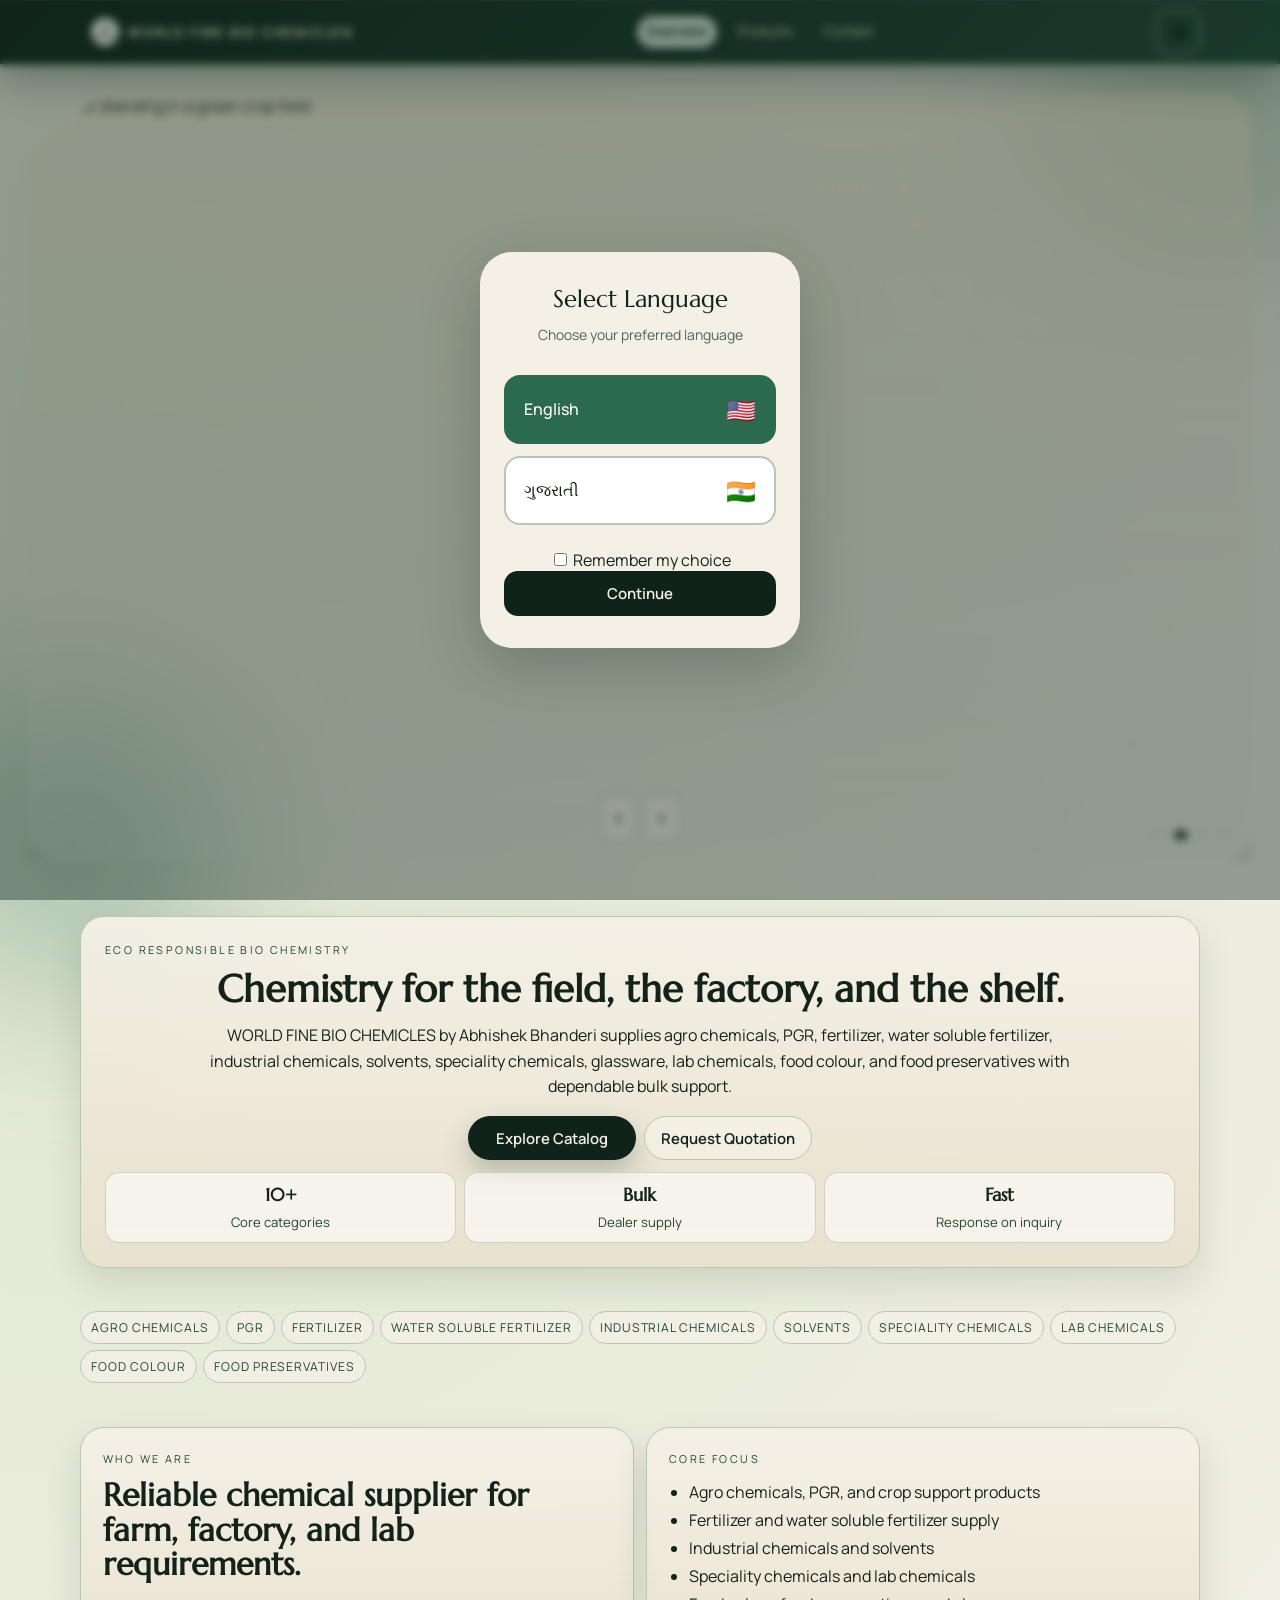
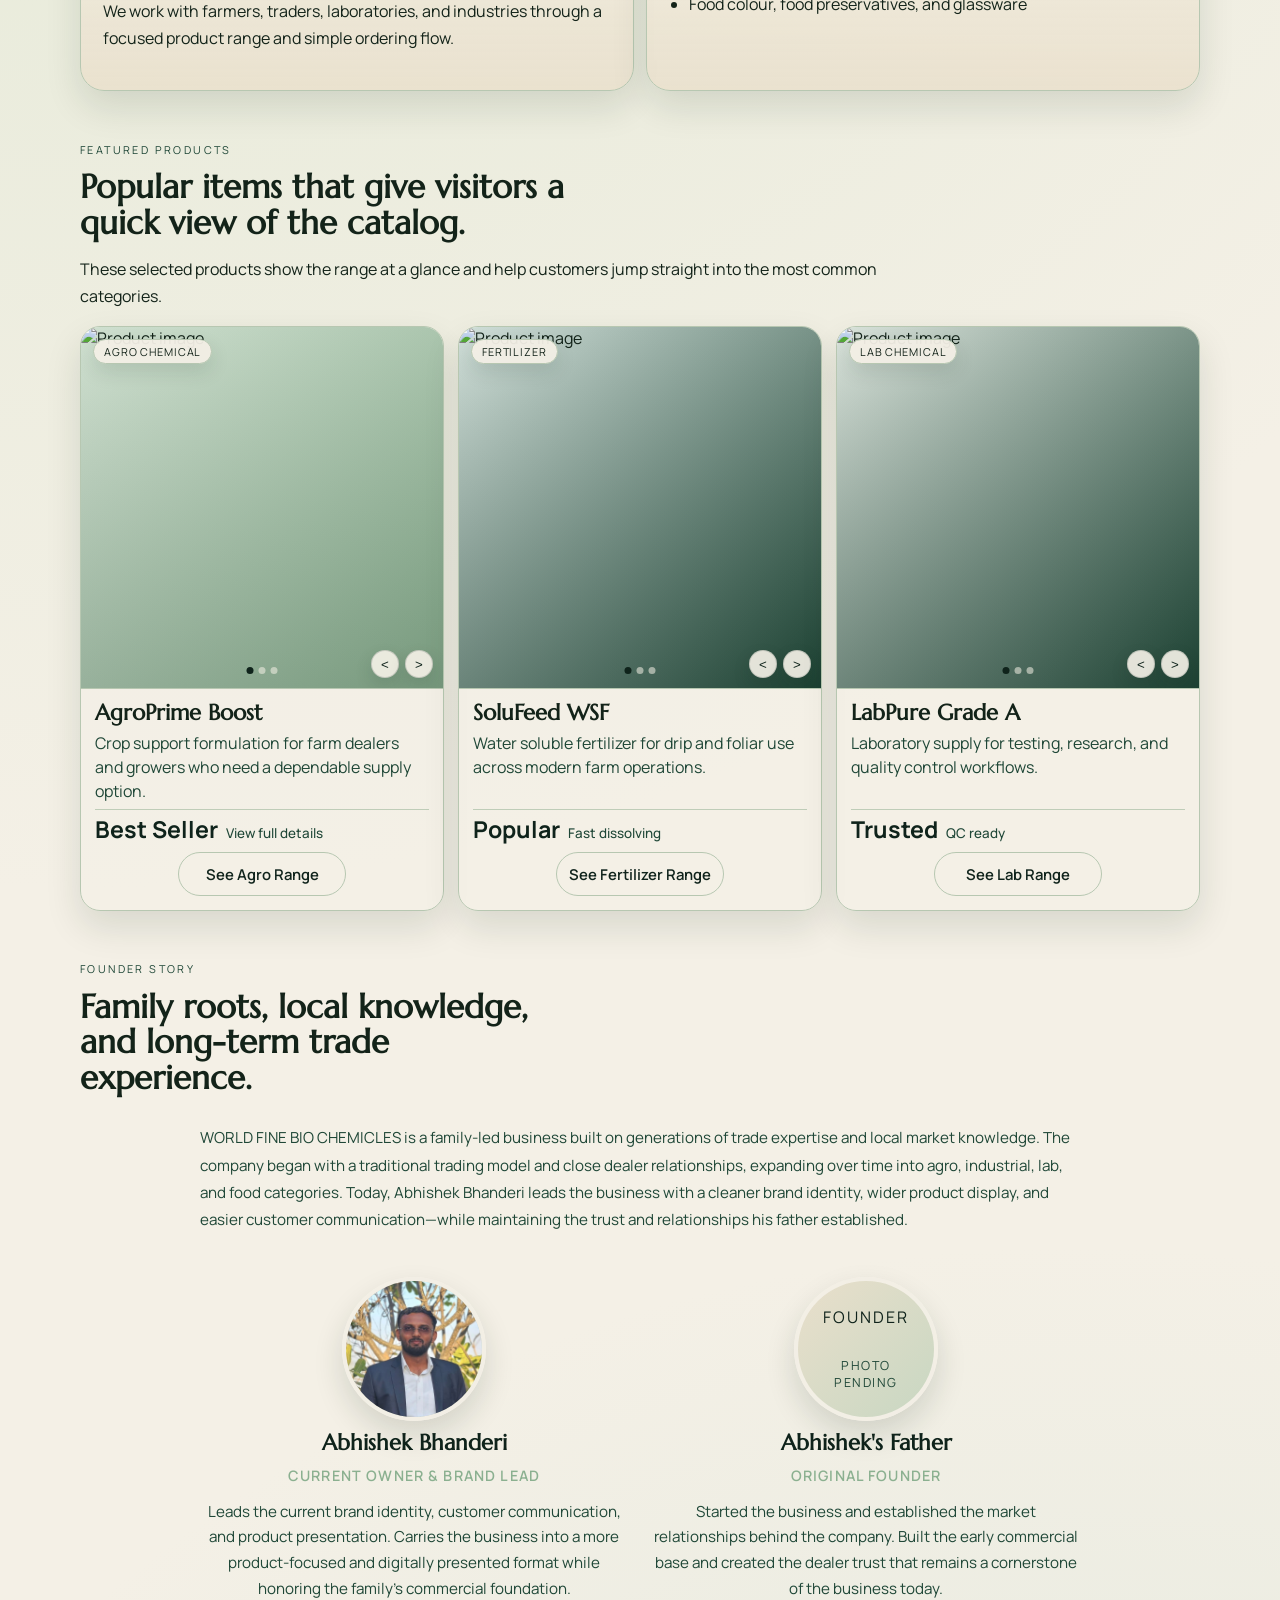
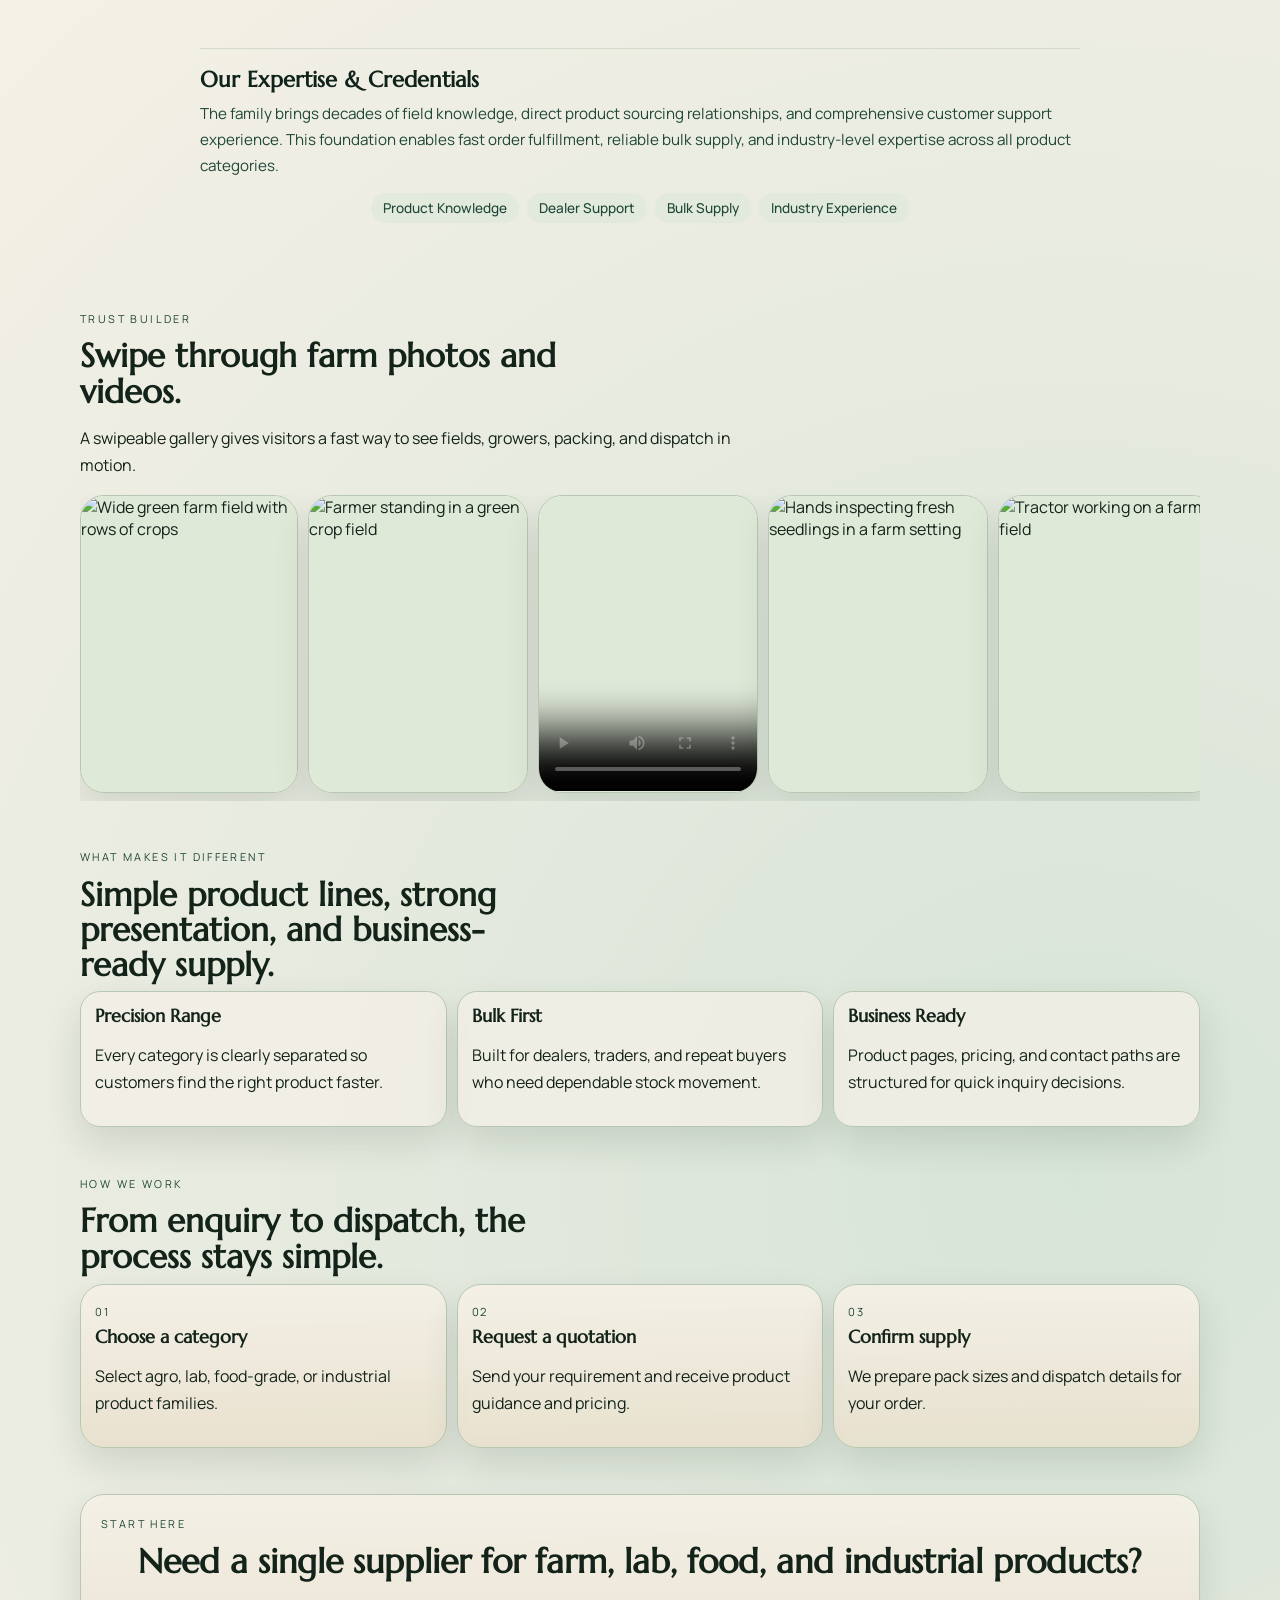
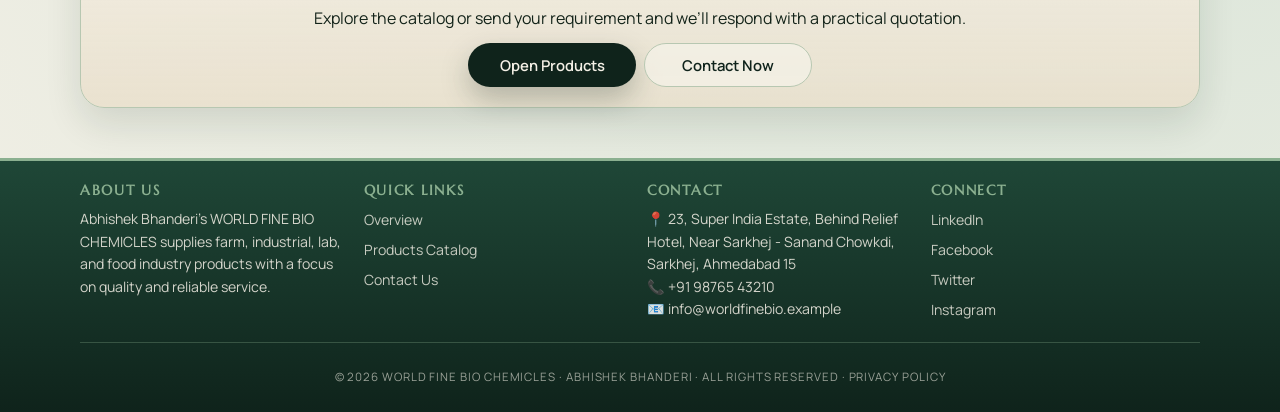
==== index.html @ 6931df0f "first design" ====
<!DOCTYPE html>
<html lang="en">
  <head>
    <meta charset="UTF-8" />
    <meta name="viewport" content="width=device-width, initial-scale=1.0" />
    <title>Abhishek Bhanderi | WORLD FINE BIO CHEMICLES</title>
    <meta
      name="description"
      content="Abhishek Bhanderi's WORLD FINE BIO CHEMICLES supplies agro chemicals, PGR, fertilizer, water soluble fertilizer, industrial chemicals, solvents, speciality chemicals, glassware, lab chemicals, food colour, and food preservatives."
    />
    <link rel="preconnect" href="https://fonts.googleapis.com" />
    <link rel="preconnect" href="https://fonts.gstatic.com" crossorigin />
    <link
      href="https://fonts.googleapis.com/css2?family=Marcellus&family=Manrope:wght@300;400;500;600;700&display=swap"
      rel="stylesheet"
    />
    <link rel="stylesheet" href="styles.css" />
  </head>
  <body data-page="index">
    <div class="grain"></div>
    <div class="bg-accent bg-accent-1" aria-hidden="true"></div>
    <div class="bg-accent bg-accent-2" aria-hidden="true"></div>

    <header class="topbar reveal">
      <div class="header-inner">
        <a class="brand" href="index.html" aria-label="WORLD FINE BIO CHEMICLES home">
          <img class="brand-mark" src="image.png" alt="WORLD FINE BIO CHEMICLES logo" />
          <span>WORLD FINE BIO CHEMICLES</span>
        </a>
        <button class="menu-btn" id="menuToggle" aria-expanded="false" aria-controls="siteNav" data-i18n="menu">
          Menu
        </button>
        <nav class="nav" id="siteNav" aria-label="Main navigation">
          <a href="index.html" data-link="index" data-i18n="home">Overview</a>
          <a href="products.html" data-link="products" data-i18n="products">Products</a>
          <a href="contact.html" data-link="contact" data-i18n="contact">Contact</a>
        </nav>
        <button class="language-toggle" id="languageToggle" aria-label="Switch language" title="Switch language">
          <svg width="20" height="20" viewBox="0 0 24 24" fill="none" xmlns="http://www.w3.org/2000/svg" aria-hidden="true" focusable="false">
            <path d="M12 2a10 10 0 100 20 10 10 0 000-20zM4 12a8 8 0 0112.9-6.2A7.95 7.95 0 0012 20a7.95 7.95 0 01-8-8z" fill="currentColor"/>
            <path d="M2 12h20M12 2v20" stroke="currentColor" stroke-width="0"/>
          </svg>
        </button>
      </div>
    </header>

    <main>
      <section class="hero-fullscreen reveal" aria-hidden="true">
        <div class="hero-slideshow" data-autoplay="true" data-interval="2500" aria-hidden="true">
          <div class="hero-slide is-active">
            <img src="https://images.unsplash.com/photo-1500382017468-9049fed747ef?auto=format&fit=crop&w=1400&q=80" alt="Wide green farm field with rows of crops" />
          </div>
          <div class="hero-slide">
            <img src="https://images.unsplash.com/photo-1501004318641-b39e6451bec6?auto=format&fit=crop&w=1400&q=80" alt="Farmer standing in a green crop field" />
          </div>
          <div class="hero-slide">
            <img src="https://images.unsplash.com/photo-1464226184884-fa280b87c399?auto=format&fit=crop&w=1400&q=80" alt="Hands inspecting fresh seedlings in a farm setting" />
          </div>
          <div class="hero-slide">
            <img src="https://images.unsplash.com/photo-1507310920229-5a6fb1b5f51c?auto=format&fit=crop&w=1400&q=80" alt="Tractor working on a farm field" />
          </div>

          <div class="hero-controls">
            <button type="button" class="hero-control hero-control--prev" aria-label="Previous slide">‹</button>
            <button type="button" class="hero-control hero-control--next" aria-label="Next slide">›</button>
          </div>

          <div class="hero-dots" role="tablist" aria-hidden="true">
            <button type="button" class="hero-dot is-active" aria-label="Slide 1"></button>
            <button type="button" class="hero-dot" aria-label="Slide 2"></button>
            <button type="button" class="hero-dot" aria-label="Slide 3"></button>
            <button type="button" class="hero-dot" aria-label="Slide 4"></button>
          </div>
        </div>
      </section>

      <section class="section home-hero">
        <div class="home-hero-copy reveal">
          <p class="eyebrow" data-i18n="ecoResponsible">Eco Responsible Bio Chemistry</p>
          <h1 class="hero-title" data-i18n="chemistryTitle">
            Chemistry for the field, the factory, and the shelf.
          </h1>
          <p class="hero-copy" data-i18n="chemistryDesc">
            WORLD FINE BIO CHEMICLES by Abhishek Bhanderi supplies agro chemicals, PGR, fertilizer, water soluble fertilizer,
            industrial chemicals, solvents, speciality chemicals, glassware, lab chemicals, food colour, and food preservatives
            with dependable bulk support.
          </p>
          <div class="hero-actions">
            <a class="btn btn-primary" href="products.html" data-i18n="exploreCatalog">Explore Catalog</a>
            <a class="btn btn-ghost" href="contact.html" data-i18n="requestQuotation">Request Quotation</a>
          </div>

          <div class="hero-meta">
            <div>
              <strong>10+</strong>
              <span data-i18n="coreCategories">Core categories</span>
            </div>
            <div>
              <strong>Bulk</strong>
              <span data-i18n="bulkDealerSupply">Dealer supply</span>
            </div>
            <div>
              <strong>Fast</strong>
              <span data-i18n="fastResponse">Response on inquiry</span>
            </div>
          </div>
        </div>

      </section>

      <section class="section brand-ticker reveal">
        <div class="brand-ticker-track">
          <span>Agro Chemicals</span>
          <span>PGR</span>
          <span>Fertilizer</span>
          <span>Water Soluble Fertilizer</span>
          <span>Industrial Chemicals</span>
          <span>Solvents</span>
          <span>Speciality Chemicals</span>
          <span>Lab Chemicals</span>
          <span>Food Colour</span>
          <span>Food Preservatives</span>
        </div>
      </section>

      <section class="section value-grid">
        <article class="value-card reveal">
          <p class="eyebrow" data-i18n="whoWeAre">Who We Are</p>
          <h2 data-i18n="reliableSupplier">Reliable chemical supplier for farm, factory, and lab requirements.</h2>
          <p data-i18n="weWork">
            We work with farmers, traders, laboratories, and industries through a focused product range and simple ordering flow.
          </p>
        </article>

        <article class="value-card reveal">
          <p class="eyebrow" data-i18n="coreFocus">Core Focus</p>
          <ul class="clean-list">
            <li data-i18n="categories1">Agro chemicals, PGR, and crop support products</li>
            <li data-i18n="categories2">Fertilizer and water soluble fertilizer supply</li>
            <li data-i18n="categories3">Industrial chemicals and solvents</li>
            <li data-i18n="categories4">Speciality chemicals and lab chemicals</li>
            <li data-i18n="categories5">Food colour, food preservatives, and glassware</li>
          </ul>
        </article>
      </section>

      <section class="section featured-products">
        <div class="section-head reveal">
          <p class="eyebrow" data-i18n="featuredProducts">Featured Products</p>
          <h2 data-i18n="featuredDesc">Popular items that give visitors a quick view of the catalog.</h2>
          <p data-i18n="featuredDetails">
            These selected products show the range at a glance and help customers jump straight into the most common categories.
          </p>
        </div>
        <div class="product-grid featured-products-grid">
          <article class="product-card reveal">
            <div class="product-image product-image--agro">
              <span class="tag" data-i18n="agroChemical">Agro Chemical</span>
            </div>
            <div class="product-content">
              <h2 data-i18n="agroPrimeBoost">AgroPrime Boost</h2>
              <p data-i18n="agroBoostDesc">Crop support formulation for farm dealers and growers who need a dependable supply option.</p>
              <div class="product-pricing">
                <span class="product-price" data-i18n="bestSeller">Best Seller</span>
                <span class="price-unit" data-i18n="seeAgroRange">View full details</span>
              </div>
              <a class="btn btn-ghost" href="products.html#agro" data-i18n="seeAgroRange">See Agro Range</a>
            </div>
          </article>

          <article class="product-card reveal">
            <div class="product-image product-image--wsf">
              <span class="tag" data-i18n="fertilizer">Fertilizer</span>
            </div>
            <div class="product-content">
              <h2 data-i18n="soluFeed">SoluFeed WSF</h2>
              <p data-i18n="soluFeedDesc">Water soluble fertilizer for drip and foliar use across modern farm operations.</p>
              <div class="product-pricing">
                <span class="product-price" data-i18n="popular">Popular</span>
                <span class="price-unit" data-i18n="fastDissolving">Fast dissolving</span>
              </div>
              <a class="btn btn-ghost" href="products.html#fertilizer" data-i18n="seeFertilizerRange">See Fertilizer Range</a>
            </div>
          </article>

          <article class="product-card reveal">
            <div class="product-image product-image--lab">
              <span class="tag">Lab Chemical</span>
            </div>
              <div class="product-content">
                <h2 data-i18n="labPure">LabPure Grade A</h2>
                <p data-i18n="labPureDesc">Laboratory supply for testing, research, and quality control workflows.</p>
              <div class="product-pricing">
                <span class="product-price" data-i18n="trusted">Trusted</span>
                <span class="price-unit" data-i18n="qcReady">QC ready</span>
              </div>
              <a class="btn btn-ghost" href="products.html#lab" data-i18n="seeLabRange">See Lab Range</a>
            </div>
          </article>
        </div>
      </section>

      <section class="section story-section">
        <div class="section-head reveal story-header">
          <p class="eyebrow" data-i18n="founderStory">Founder Story</p>
          <h2 data-i18n="founderHeading">Family roots, local knowledge, and long-term trade experience.</h2>
        </div>

        <article class="story-content reveal">
          <p data-i18n="storyPara1">
            WORLD FINE BIO CHEMICLES is a family-led business built on generations of trade expertise and local market knowledge. 
            The company began with a traditional trading model and close dealer relationships, expanding over time into agro, industrial, 
            lab, and food categories. Today, Abhishek Bhanderi leads the business with a cleaner brand identity, wider product display, 
            and easier customer communication—while maintaining the trust and relationships his father established.
          </p>

          <div class="founders-grid">
            <div class="founder-item">
              <div class="person-photo">
                <img src="abhishek_bhanderi.jpg" alt="Portrait of Abhishek Bhanderi" />
              </div>
              <h3>Abhishek Bhanderi</h3>
              <p class="founder-role">Current Owner & Brand Lead</p>
              <p>
                Leads the current brand identity, customer communication, and product presentation. Carries the business into a more 
                product-focused and digitally presented format while honoring the family's commercial foundation.
              </p>
            </div>

            <div class="founder-item">
              <div class="person-photo person-photo--placeholder" aria-label="Founder portrait placeholder">
                Founder
                <span data-i18n="founderPhotoPending">Photo pending</span>
              </div>
              <h3>Abhishek's Father</h3>
              <p class="founder-role">Original Founder</p>
              <p>
                Started the business and established the market relationships behind the company. Built the early commercial base and 
                created the dealer trust that remains a cornerstone of the business today.
              </p>
            </div>
          </div>

          <div class="expertise-section">
            <h3 data-i18n="expertiseHeading">Our Expertise & Credentials</h3>
            <p data-i18n="expertisePara">
              The family brings decades of field knowledge, direct product sourcing relationships, and comprehensive customer support experience. 
              This foundation enables fast order fulfillment, reliable bulk supply, and industry-level expertise across all product categories.
            </p>
            <div class="expertise-highlights">
              <span data-i18n="productKnowledge">Product Knowledge</span>
              <span data-i18n="dealerSupport">Dealer Support</span>
              <span data-i18n="bulkSupply">Bulk Supply</span>
              <span data-i18n="industryExperience">Industry Experience</span>
            </div>
          </div>
        </article>
      </section>

      <section class="section trust-media">
        <div class="section-head reveal">
          <p class="eyebrow" data-i18n="trustBuilder">Trust Builder</p>
          <h2 data-i18n="trustBuilderH2">Swipe through farm photos and videos.</h2>
          <p data-i18n="trustBuilderDesc">
            A swipeable gallery gives visitors a fast way to see fields, growers, packing, and dispatch in motion.
          </p>
        </div>

        <div class="media-carousel reveal" aria-label="Farm photo and video gallery">
          <article class="media-card media-card--feature media-card--photo">
            <img
              src="https://images.unsplash.com/photo-1500382017468-9049fed747ef?auto=format&fit=crop&w=1200&q=80"
              alt="Wide green farm field with rows of crops"
            />
            <div class="media-caption">
              <span data-i18n="farmView">Farm View</span>
              <p data-i18n="farmViewDesc">Healthy crop rows and field activity help visitors connect your products to real agricultural use.</p>
            </div>
          </article>

          <article class="media-card media-card--photo">
            <img
              src="https://images.unsplash.com/photo-1501004318641-b39e6451bec6?auto=format&fit=crop&w=1200&q=80"
              alt="Farmer standing in a green crop field"
            />
            <div class="media-caption">
              <span data-i18n="growerConfidence">Grower Confidence</span>
              <p data-i18n="growerConfidenceDesc">Real farm activity makes the brand feel practical, personal, and dependable.</p>
            </div>
          </article>

          <article class="media-card media-card--video">
            <video controls playsinline preload="metadata" poster="https://images.unsplash.com/photo-1464226184884-fa280b87c399?auto=format&fit=crop&w=1200&q=80">
              <source src="https://interactive-examples.mdn.mozilla.net/media/cc0-videos/flower.mp4" type="video/mp4" />
            </video>
            <div class="media-caption">
              <span data-i18n="shortVideo">Short Video</span>
              <p data-i18n="shortVideoDesc">Use a quick walk-through video to show fields, storage, packing, or dispatch in motion.</p>
            </div>
          </article>

          <article class="media-card media-card--photo">
            <img
              src="https://images.unsplash.com/photo-1464226184884-fa280b87c399?auto=format&fit=crop&w=1200&q=80"
              alt="Hands inspecting fresh seedlings in a farm setting"
            />
            <div class="media-caption">
              <span data-i18n="fieldDetail">Field Detail</span>
              <p data-i18n="fieldDetailDesc">Close-up imagery helps customers feel closer to the work behind your supply chain.</p>
            </div>
          </article>

          <article class="media-card media-card--photo">
            <img
              src="https://images.unsplash.com/photo-1507310920229-5a6fb1b5f51c?auto=format&fit=crop&w=1200&q=80"
              alt="Tractor working on a farm field"
            />
            <div class="media-caption">
              <span data-i18n="farmAction">Farm Action</span>
              <p data-i18n="farmActionDesc">Movement, machinery, and scale help the page feel more real and commercial.</p>
            </div>
          </article>
        </div>
      </section>

      <section class="section highlight-grid">
        <div class="section-head reveal">
          <p class="eyebrow" data-i18n="whatDifferent">What Makes It Different</p>
          <h2 data-i18n="whatDifferentH2">Simple product lines, strong presentation, and business-ready supply.</h2>
        </div>
        <div class="cards highlight-cards">
          <article class="service-card reveal">
            <h3>Precision Range</h3>
            <p>Every category is clearly separated so customers find the right product faster.</p>
          </article>
          <article class="service-card reveal">
            <h3>Bulk First</h3>
            <p>Built for dealers, traders, and repeat buyers who need dependable stock movement.</p>
          </article>
          <article class="service-card reveal">
            <h3>Business Ready</h3>
            <p>Product pages, pricing, and contact paths are structured for quick inquiry decisions.</p>
          </article>
        </div>
      </section>

      <section class="section process-section">
        <div class="section-head reveal">
          <p class="eyebrow" data-i18n="howWeWork">How We Work</p>
          <h2 data-i18n="howWeWorkH2">From enquiry to dispatch, the process stays simple.</h2>
        </div>
        <div class="process-grid">
          <article class="process-card reveal">
            <span>01</span>
            <h3 data-i18n="step1Title">Choose a category</h3>
            <p data-i18n="step1Desc">Select agro, lab, food-grade, or industrial product families.</p>
          </article>
          <article class="process-card reveal">
            <span>02</span>
            <h3 data-i18n="step2Title">Request a quotation</h3>
            <p data-i18n="step2Desc">Send your requirement and receive product guidance and pricing.</p>
          </article>
          <article class="process-card reveal">
            <span>03</span>
            <h3 data-i18n="step3Title">Confirm supply</h3>
            <p data-i18n="step3Desc">We prepare pack sizes and dispatch details for your order.</p>
          </article>
        </div>
      </section>

      <section class="section home-cta reveal">
        <div class="home-cta-box">
          <p class="eyebrow" data-i18n="startHere">Start Here</p>
          <h2 data-i18n="ctaHeading">Need a single supplier for farm, lab, food, and industrial products?</h2>
          <p data-i18n="ctaDesc">Explore the catalog or send your requirement and we’ll respond with a practical quotation.</p>
          <div class="hero-actions">
            <a class="btn btn-primary" href="products.html" data-i18n="openProducts">Open Products</a>
            <a class="btn btn-ghost" href="contact.html" data-i18n="contactNow">Contact Now</a>
          </div>
        </div>
      </section>
    </main>

    <footer class="footer">
      <div class="footer-content">
        <div class="footer-section">
          <h3 data-i18n="footerAboutHeading">About Us</h3>
          <p data-i18n="footerAboutPara">Abhishek Bhanderi's WORLD FINE BIO CHEMICLES supplies farm, industrial, lab, and food industry products with a focus on quality and reliable service.</p>
        </div>
        <div class="footer-section">
          <h3 data-i18n="quickLinks">Quick Links</h3>
          <ul>
            <li><a href="index.html" data-i18n="home">Overview</a></li>
            <li><a href="products.html" data-i18n="products">Products Catalog</a></li>
            <li><a href="contact.html" data-i18n="contact">Contact Us</a></li>
          </ul>
        </div>
        <div class="footer-section">
          <h3 data-i18n="contactHeading">Contact</h3>
          <p>📍 23, Super India Estate, Behind Relief Hotel, Near Sarkhej - Sanand Chowkdi, Sarkhej, Ahmedabad 15</p>
          <p>📞 +91 98765 43210<br>📧 info@worldfinebio.example</p>
        </div>
        <div class="footer-section">
          <h3 data-i18n="connect">Connect</h3>
          <ul>
            <li><a href="#">LinkedIn</a></li>
            <li><a href="#">Facebook</a></li>
            <li><a href="#">Twitter</a></li>
            <li><a href="#">Instagram</a></li>
          </ul>
        </div>
      </div>
      <div class="footer-bottom">
        <p>© 2026 WORLD FINE BIO CHEMICLES · Abhishek Bhanderi · All Rights Reserved · Privacy Policy</p>
      </div>
    </footer>

    <script src="script.js"></script>
  </body>
</html>
---- styles.css ----
:root {
  --forest-900: #0f231b;
  --forest-700: #1f4737;
  --forest-500: #2c6a50;
  --leaf-300: #8bb090;
  --leaf-100: #d8e8d8;
  --sand-100: #f4f0e6;
  --sand-200: #e9dfcb;
  --ink: #132319;
  --line: #b7c7b1;
  --card: rgba(244, 240, 230, 0.76);
  --radius: 20px;
  --shadow: 0 16px 36px rgba(18, 39, 28, 0.12);
}

* {
  box-sizing: border-box;
}

html,
body {
  margin: 0;
  padding: 0;
}

html {
  scroll-behavior: smooth;
}

html,
body,
.media-carousel {
  scrollbar-width: none;
  -ms-overflow-style: none;
}

html::-webkit-scrollbar,
body::-webkit-scrollbar,
.media-carousel::-webkit-scrollbar {
  display: none;
}

body {
  min-height: 100vh;
  overflow-x: hidden;
  font-family: "Manrope", sans-serif;
  color: var(--ink);
  background: radial-gradient(circle at 8% 14%, #e0e8d3 0%, transparent 38%),
    radial-gradient(circle at 84% 84%, #d7e4d8 0%, transparent 34%),
    var(--sand-100);
}

h1,
h2,
h3 {
  margin: 0;
  font-family: "Marcellus", serif;
  line-height: 1.08;
}

p {
  line-height: 1.7;
}

@keyframes floatGentle {
  0%,
  100% {
    transform: translateY(0);
  }

  50% {
    transform: translateY(-6px);
  }
}

@keyframes pulseGlow {
  0%,
  100% {
    box-shadow: 0 12px 28px rgba(18, 39, 28, 0.12);
  }

  50% {
    box-shadow: 0 18px 36px rgba(18, 39, 28, 0.18);
  }
}

@keyframes honeycombDrift {
  from {
    transform: translateX(0);
  }

  to {
    transform: translateX(-50%);
  }
}

@keyframes modalRise {
  from {
    opacity: 0;
    transform: translateY(18px) scale(0.98);
  }

  to {
    opacity: 1;
    transform: translateY(0) scale(1);
  }
}

.grain {
  position: fixed;
  inset: 0;
  z-index: 0;
  pointer-events: none;
  opacity: 0.08;
  background-image: radial-gradient(#203328 0.5px, transparent 0.5px);
  background-size: 3px 3px;
}

.bg-accent {
  position: fixed;
  border-radius: 50%;
  filter: blur(80px);
  pointer-events: none;
  z-index: 0;
}

.bg-accent-1 {
  width: 350px;
  height: 350px;
  top: -100px;
  right: -110px;
  background: rgba(139, 176, 144, 0.44);
}

.bg-accent-2 {
  width: 300px;
  height: 300px;
  bottom: -100px;
  left: -80px;
  background: rgba(42, 106, 80, 0.28);
}

.topbar,
main,
.footer {
  position: relative;
  z-index: 2;
}

.topbar {
  width: 100%;
  background: linear-gradient(135deg, var(--forest-900) 0%, var(--forest-700) 100%);
  box-shadow: 0 12px 40px rgba(15, 35, 27, 0.35), inset 0 1px 0 rgba(255,255,255,0.1);
  padding: 10px 0;
  border-bottom: 3px solid var(--leaf-300);
  position: sticky;
  top: 0;
  z-index: 100;
}

.topbar > * {
  width: min(1120px, calc(100% - 32px));
  margin: 0 auto;
  display: flex;
  align-items: center;
  justify-content: space-between;
  gap: 14px;
}

.header-inner {
  width: min(1120px, calc(100% - 32px));
  margin: 0 auto;
  display: flex;
  align-items: center;
  justify-content: space-between;
  gap: 14px;
}

.brand {
  text-decoration: none;
  color: var(--sand-100);
  font-size: 0.8rem;
  letter-spacing: 0.14em;
  font-weight: 800;
  transition: all 200ms ease;
  padding: 6px 10px;
  border-radius: 8px;
  display: flex;
  align-items: center;
  gap: 8px;
  text-transform: uppercase;
}

.brand-mark {
  width: 30px;
  height: 30px;
  border-radius: 50%;
  object-fit: cover;
  flex: 0 0 auto;
  background: rgba(255, 255, 255, 0.12);
  border: 2px solid rgba(216, 232, 216, 0.55);
  box-shadow: 0 8px 20px rgba(15, 35, 27, 0.28);
}

.brand:hover {
  color: var(--leaf-300);
  background: rgba(139, 176, 144, 0.15);
}

.menu-btn {
  display: none;
  border: 1px solid var(--leaf-300);
  border-radius: 999px;
  background: rgba(139, 176, 144, 0.2);
  padding: 8px 12px;
  color: var(--sand-100);
  font: inherit;
  cursor: pointer;
  transition: all 200ms ease;
}

.menu-btn:hover {
  background: rgba(139, 176, 144, 0.35);
}

.language-toggle {
  background: transparent;
  border: none;
  color: var(--sand-100);
  font-size: 1.05rem;
  padding: 6px 8px;
  border-radius: 8px;
  cursor: pointer;
}

.language-toggle:hover {
  background: rgba(244, 240, 230, 0.08);
  color: var(--leaf-300);
}

.language-toggle svg {
  width: 20px;
  height: 20px;
  display: block;
}

.nav {
  display: flex;
  gap: 10px;
}

.nav a {
  text-decoration: none;
  color: var(--sand-100);
  font-size: 0.84rem;
  padding: 6px 10px;
  border-radius: 6px;
  transition: all 200ms ease;
  border-bottom: 2px solid transparent;
}

.nav a:hover,
.nav a:focus-visible {
  background: rgba(244, 240, 230, 0.18);
  color: var(--sand-100);
  border-bottom-color: transparent;
  border-radius: 999px;
  box-shadow: inset 0 0 0 1px rgba(216, 232, 216, 0.24);
}

.nav a.active {
  background: rgba(216, 232, 216, 0.95);
  color: var(--forest-900);
  border-bottom-color: transparent;
  border-radius: 999px;
  font-weight: 700;
  box-shadow: 0 8px 18px rgba(15, 35, 27, 0.18);
}

.section {
  width: min(1120px, calc(100% - 32px));
  margin: 0 auto;
  padding: clamp(18px, 3.4vw, 44px) 0;
}

.eyebrow {
  margin: 0 0 10px;
  text-transform: uppercase;
  letter-spacing: 0.22em;
  font-size: 0.68rem;
  color: var(--forest-700);
}

/* Keep eyebrow (small label) left-aligned in hero and CTA sections */
.home-hero-copy .eyebrow,
.home-cta-box .eyebrow {
  text-align: left !important;
  margin-inline: 0 !important;
  justify-self: start !important;
  width: 100% !important;
}

.hero {
  padding-top: 14px;
}

.hero-title,
.page-title {
  /* slightly reduced for hero so long headings fit inside the card */
  font-size: clamp(1.2rem, 3.0vw, 2.4rem);
  max-width: 100%;
}

.hero-title span {
  color: var(--forest-500);
  font-style: italic;
}

.hero-copy {
  margin: 12px 0 16px;
  max-width: 88ch;
  font-size: clamp(0.92rem, 1.25vw, 1.02rem);
  text-align: center;
  margin-left: auto;
  margin-right: auto;
  line-height: 1.6;
}

.hero-actions {
  display: flex;
  flex-direction: row;
  gap: 8px;
  align-items: center;
  justify-content: center;
  flex-wrap: nowrap;
}

.hero-actions .btn {
  margin-inline: 0;
}

.home-hero {
  display: grid;
  grid-template-columns: minmax(0, 1fr);
  gap: 0;
  align-items: center;
  padding-top: 28px;
}

.home-hero-copy,
.home-hero-visual,
.home-cta-box,
.value-card,
.process-card,
.story-card,
.timeline-card,
.qualification-card {
  border: 1px solid var(--line);
  border-radius: calc(var(--radius) + 4px);
  background: linear-gradient(180deg, rgba(244, 240, 230, 0.94) 0%, rgba(233, 223, 203, 0.82) 100%);
  box-shadow: var(--shadow);
}

.home-hero-copy {
  padding: clamp(16px, 2.5vw, 24px);
  text-align: center;
}

.home-hero .hero-title {
  max-width: 100%;
  width: 100%;
  margin: 0 auto;
  white-space: normal; /* allow wrapping to keep inside the box */
  overflow-wrap: break-word;
  hyphens: auto;
  text-align: center;
  line-height: 1.08;
}

.hero-meta {
  display: grid;
  grid-template-columns: repeat(3, minmax(0, 1fr));
  gap: 8px;
  margin-top: 12px;
}

.hero-meta div {
  padding: 10px 12px;
  border-radius: 14px;
  background: rgba(255, 255, 255, 0.56);
  border: 1px solid rgba(183, 199, 177, 0.7);
}

.hero-meta strong {
  display: block;
  font-family: "Marcellus", serif;
  font-size: 1.15rem;
  margin-bottom: 4px;
}

.hero-meta span {
  color: var(--forest-700);
  font-size: 0.82rem;
}

.hero-honeycomb {
  padding: clamp(14px, 2.4vw, 24px) 0 8px;
}

.hero-honeycomb-shell {
  overflow: hidden;
  border-radius: calc(var(--radius) + 10px);
  padding: 6px 0;
}

.hero-honeycomb-track {
  display: flex;
  align-items: center;
  gap: 16px;
  width: max-content;
  animation: honeycombDrift 70s linear infinite;
  will-change: transform;
}

.hero-honeycomb-shell:hover .hero-honeycomb-track {
  animation-play-state: paused;
}

.hero-honeycomb-cell {
  position: relative;
  flex: 0 0 auto;
  width: clamp(180px, 18vw, 280px);
  height: clamp(210px, 20vw, 320px);
  overflow: hidden;
  clip-path: polygon(25% 0%, 75% 0%, 100% 50%, 75% 100%, 25% 100%, 0% 50%);
  border: 1px solid rgba(183, 199, 177, 0.75);
  box-shadow: 0 18px 40px rgba(18, 39, 28, 0.16);
  background: linear-gradient(180deg, rgba(233, 223, 203, 0.62), rgba(216, 232, 216, 0.28));
}

.hero-honeycomb-cell--wide {
  width: clamp(210px, 22vw, 330px);
}

.hero-honeycomb-cell--tall {
  height: clamp(240px, 24vw, 360px);
}

.hero-honeycomb-cell--lift {
  margin-top: -42px;
}

.hero-honeycomb-cell--drop {
  margin-bottom: -42px;
}

.hero-honeycomb-cell img,
.hero-honeycomb-cell video {
  width: 100%;
  height: 100%;
  object-fit: cover;
  display: block;
}

.hero-honeycomb-cell::after {
  content: "";
  position: absolute;
  inset: 0;
  background: linear-gradient(180deg, rgba(8, 19, 14, 0.06) 0%, rgba(8, 19, 14, 0.42) 100%);
}

.hero-honeycomb-cell--video .hero-honeycomb-play {
  position: absolute;
  inset: 50% auto auto 50%;
  z-index: 1;
  transform: translate(-50%, -50%);
  width: 60px;
  height: 60px;
  border-radius: 50%;
  display: grid;
  place-items: center;
  background: rgba(244, 240, 230, 0.9);
  color: var(--forest-900);
  font-size: 1.05rem;
  box-shadow: 0 12px 24px rgba(15, 35, 27, 0.2);
  backdrop-filter: blur(10px);
}

.hero-honeycomb-cell figcaption {
  position: absolute;
  left: 50%;
  bottom: 18px;
  z-index: 1;
  transform: translateX(-50%);
  padding: 7px 12px;
  border-radius: 999px;
  background: rgba(244, 240, 230, 0.88);
  color: var(--forest-900);
  font-size: 0.76rem;
  letter-spacing: 0.08em;
  text-transform: uppercase;
  white-space: nowrap;
}

body.modal-open {
  overflow: hidden;
}

/* Hero slideshow within normal layout width */
.hero-fullscreen {
  padding: clamp(16px, 2.5vw, 28px);
  display: block;
  margin: 0 auto;
}

.hero-slideshow {
  position: relative;
  width: 100%;
  aspect-ratio: 16 / 10;
  overflow: hidden;
  border-radius: calc(var(--radius) + 8px);
  box-shadow: 0 18px 40px rgba(15, 35, 27, 0.18);
  /* stylish clipped shape */
  clip-path: polygon(6% 0, 100% 0, 100% 100%, 0 100%, 0 8%);
  background: linear-gradient(180deg, rgba(233, 223, 203, 0.6), rgba(216, 232, 216, 0.2));
}

.hero-fullscreen .hero-slideshow {
  aspect-ratio: 16 / 10;
  border-radius: calc(var(--radius) + 8px);
  clip-path: polygon(6% 0, 100% 0, 100% 100%, 0 100%, 0 8%);
}

.hero-fullscreen .hero-slide img {
  width: 100%;
  height: 100%;
  object-fit: cover;
}

.hero-slide {
  position: absolute;
  inset: 0;
  opacity: 0;
  transform: scale(1.02);
  transition: opacity 560ms ease, transform 560ms ease;
}

.hero-slide.is-active {
  opacity: 1;
  transform: scale(1);
}

.hero-controls {
  position: absolute;
  bottom: 20px;
  left: 50%;
  transform: translateX(-50%);
  display: flex;
  gap: 10px;
  z-index: 4;
}

.hero-control {
  background: rgba(244, 240, 230, 0.92);
  border: 1px solid rgba(15, 35, 27, 0.2);
  color: var(--forest-900);
  padding: 8px 12px;
  font-size: 1.4rem;
  cursor: pointer;
  border-radius: 6px;
  transition: background 240ms, color 240ms;
}

.hero-control:hover {
  background: rgba(255, 255, 255, 0.98);
  color: var(--forest-600);
}

.hero-dots {
  position: absolute;
  bottom: 20px;
  right: 20px;
  display: flex;
  gap: 8px;
  z-index: 4;
}

.hero-dot {
  width: 10px;
  height: 10px;
  border-radius: 50%;
  background: rgba(244, 240, 230, 0.6);
  border: 1px solid rgba(15, 35, 27, 0.2);
  cursor: pointer;
  transition: background 240ms;
}

.hero-dot.is-active {
  background: rgba(15, 35, 27, 0.9);
}

.brand-ticker {
  padding-top: 0;
  padding-bottom: 0;
}

.brand-ticker-track {
  display: flex;
  flex-wrap: wrap;
  gap: 6px;
}

.brand-ticker-track span {
  display: inline-flex;
  align-items: center;
  justify-content: center;
  padding: 7px 10px;
  border-radius: 999px;
  background: rgba(244, 240, 230, 0.78);
  border: 1px solid var(--line);
  color: var(--forest-700);
  font-size: 0.76rem;
  letter-spacing: 0.08em;
  text-transform: uppercase;
}

.value-grid {
  display: grid;
  grid-template-columns: repeat(2, minmax(0, 1fr));
  gap: 12px;
}

.value-card {
  padding: clamp(14px, 2.4vw, 22px);
}

.value-card h2 {
  font-size: clamp(1.45rem, 2.7vw, 2rem);
  margin: 6px 0 10px;
}

.story-section {
  padding-top: 6px;
}

.story-header {
  max-width: 860px;
  margin-bottom: 14px;
}

.story-content {
  max-width: 880px;
  margin: 0 auto;
  display: grid;
  gap: 20px;
}

.story-content > p {
  font-size: clamp(0.95rem, 1.1vw, 1.08rem);
  line-height: 1.8;
  color: var(--forest-700);
}

.founders-grid {
  display: grid;
  grid-template-columns: repeat(2, 1fr);
  gap: 24px;
  margin: 8px 0;
}

.founder-item {
  display: grid;
  gap: 10px;
  text-align: center;
}

.founder-item h3 {
  font-size: clamp(1.1rem, 1.8vw, 1.35rem);
  margin: 0;
  color: var(--forest-900);
}

.founder-role {
  font-size: 0.9rem;
  color: var(--leaf-300);
  text-transform: uppercase;
  letter-spacing: 0.08em;
  margin: 0;
  font-weight: 600;
}

.founder-item p:not(.founder-role) {
  font-size: 0.95rem;
  line-height: 1.7;
  color: var(--forest-700);
  margin: 0;
}

.expertise-section {
  margin-top: 18px;
  padding-top: 18px;
  border-top: 1px solid rgba(183, 199, 177, 0.5);
}

.expertise-section h3 {
  font-size: clamp(1.15rem, 1.9vw, 1.4rem);
  margin: 0 0 10px 0;
  color: var(--forest-900);
}

.expertise-section > p {
  font-size: 0.95rem;
  line-height: 1.7;
  color: var(--forest-700);
  margin: 0 0 14px 0;
}

.expertise-highlights {
  display: flex;
  flex-wrap: wrap;
  gap: 8px;
  justify-content: center;
}

.expertise-highlights span {
  padding: 6px 12px;
  border-radius: 999px;
  background: rgba(216, 232, 216, 0.5);
  color: var(--forest-700);
  font-size: 0.85rem;
  font-weight: 500;
}

.person-photo {
  width: 144px;
  aspect-ratio: 1 / 1;
  border-radius: 50%;
  overflow: hidden;
  position: relative;
  margin: 0 auto;
  background: linear-gradient(135deg, #e9dfcb 0%, #c8d7c2 100%);
  animation: pulseGlow 5.5s ease-in-out infinite;
  border: 4px solid rgba(244, 240, 230, 0.96);
  box-shadow: 0 14px 30px rgba(18, 39, 28, 0.14);
}

.person-photo img {
  width: 100%;
  height: 100%;
  object-fit: cover;
  display: block;
}

.person-photo--placeholder {
  display: grid;
  place-items: center;
  color: var(--forest-900);
  font-family: "Manrope", sans-serif;
  letter-spacing: 0.12em;
  text-transform: uppercase;
  text-align: center;
  padding: 14px;
}

.person-photo--placeholder span {
  display: block;
  font-size: 0.78rem;
  color: var(--forest-700);
  letter-spacing: 0.12em;
  margin-top: 6px;
}

.person-note {
  display: inline-flex;
  align-items: center;
  gap: 6px;
  padding: 5px 10px;
  border-radius: 999px;
  background: rgba(216, 232, 216, 0.72);
  color: var(--forest-700);
  font-size: 0.74rem;
  letter-spacing: 0.08em;
  text-transform: uppercase;
  justify-self: start;
}

.legacy-strip {
  display: flex;
  flex-wrap: wrap;
  gap: 8px;
  margin-top: 8px;
}

.legacy-chip {
  padding: 8px 12px;
  border-radius: 999px;
  background: rgba(244, 240, 230, 0.85);
  border: 1px solid var(--line);
  color: var(--forest-700);
  font-size: 0.78rem;
  letter-spacing: 0.08em;
  text-transform: uppercase;
}

.legacy-chip--highlight {
  background: rgba(139, 176, 144, 0.22);
  color: var(--forest-900);
}

.trust-media .section-head {
  max-width: 860px;
}

.trust-media .section-head p {
  max-width: 66ch;
}

.media-carousel {
  display: grid;
  grid-auto-flow: column;
  grid-auto-columns: minmax(220px, 1fr);
  gap: 10px;
  margin-top: 12px;
  overflow-x: auto;
  padding-bottom: 8px;
  scroll-snap-type: x mandatory;
  -webkit-overflow-scrolling: touch;
}

.media-card {
  scroll-snap-align: start;
  overflow: hidden;
  border: 1px solid var(--line);
  border-radius: calc(var(--radius) + 4px);
  background: linear-gradient(180deg, rgba(244, 240, 230, 0.94) 0%, rgba(233, 223, 203, 0.82) 100%);
  box-shadow: var(--shadow);
}

.media-card--feature {
  grid-column: span 1;
}

.media-card img,
.media-card video {
  display: block;
  width: 100%;
  height: 100%;
  object-fit: cover;
  aspect-ratio: 16 / 10;
  background: #dfe9d8;
}

.media-card--video video {
  aspect-ratio: 16 / 11;
}

.media-card--photo img {
  aspect-ratio: 16 / 11;
}

.media-carousel .media-card:first-child {
  margin-left: 2px;
}

.media-carousel .media-card:last-child {
  margin-right: 2px;
}

.media-caption {
  display: grid;
  gap: 4px;
  padding: 10px 12px 12px;
}

.media-caption span {
  font-size: 0.74rem;
  letter-spacing: 0.14em;
  text-transform: uppercase;
  color: var(--forest-700);
}

.media-caption p {
  margin: 0;
  color: var(--forest-700);
  line-height: 1.6;
}

.highlight-grid,
.process-section {
  padding-top: 4px;
}

.highlight-cards {
  margin-top: 8px;
}

.process-grid {
  display: grid;
  grid-template-columns: repeat(3, minmax(0, 1fr));
  gap: 10px;
  margin-top: 10px;
}

.process-card {
  padding: 14px;
}

.process-card span {
  display: inline-flex;
  font-size: 0.7rem;
  letter-spacing: 0.14em;
  text-transform: uppercase;
  color: var(--forest-700);
  margin-bottom: 8px;
}

.process-card h3 {
  font-size: 1.15rem;
  margin-bottom: 6px;
}

.home-cta {
  padding-top: 2px;
  padding-bottom: 14px;
}

.home-cta-box {
  padding: clamp(14px, 2.5vw, 20px);
  display: grid;
  gap: 10px;
  text-align: center;
}

.home-cta-box h2 {
  font-size: clamp(1.45rem, 2.7vw, 2.1rem);
  max-width: none;
  width: fit-content;
  margin-inline: auto;
  margin-bottom: 0px;
  white-space: nowrap;
}

.home-cta-box p {
  max-width: 80ch;
  margin-bottom: 0px;
  text-align: center;
  margin-left: auto;
  margin-right: auto;
}

.btn {
  display: inline-flex;
  align-items: center;
  justify-content: center;
  align-self: center;
  margin-inline: auto;
  border: 1px solid transparent;
  border-radius: 999px;
  padding: 10px 18px;
  text-decoration: none;
  font-weight: 600;
  font-size: 0.93rem;
  transition: transform 220ms ease, box-shadow 220ms ease;
  cursor: pointer;
  min-height: 44px;
  width: 168px;
  min-width: 168px;
  white-space: nowrap;
}

.btn:hover,
.btn:focus-visible {
  transform: translateY(-2px);
}

.btn-primary {
  color: var(--sand-100);
  background: var(--forest-900);
  box-shadow: 0 12px 28px rgba(15, 35, 27, 0.25);
}

.btn-ghost {
  color: var(--forest-900);
  border-color: var(--line);
  background: rgba(244, 240, 230, 0.8);
}

.metrics {
  display: grid;
  grid-template-columns: repeat(3, minmax(0, 1fr));
  gap: 12px;
}

.metrics article,
.panel,
.service-card,
.product-card {
  border: 1px solid var(--line);
  border-radius: var(--radius);
  background: var(--card);
  box-shadow: var(--shadow);
}

.metrics article {
  padding: 14px;
}

.metrics h2 {
  font-size: clamp(1.5rem, 2.7vw, 2rem);
  margin-bottom: 8px;
}

.split-grid {
  display: grid;
  grid-template-columns: 1fr 1fr;
  gap: 14px;
}

.panel {
  padding: clamp(14px, 2.5vw, 22px);
}

.panel h2 {
  font-size: clamp(1.45rem, 2.7vw, 2rem);
  margin: 6px 0 10px;
}

.section-head h2 {
  font-size: clamp(1.45rem, 2.7vw, 2.05rem);
  max-width: 18ch;
}

.cards {
  margin-top: 8px;
  display: grid;
  grid-template-columns: repeat(3, minmax(0, 1fr));
  gap: 10px;
}

.service-card {
  padding: 14px;
  transition: transform 220ms ease;
  animation: floatGentle 8s ease-in-out infinite;
}

.service-card:hover {
  transform: translateY(-6px) rotate(-0.6deg);
}

.service-card h3 {
  font-size: 1.15rem;
  margin-bottom: 8px;
}

.clean-list {
  margin: 0;
  padding-left: 20px;
  line-height: 1.75;
}

.clean-list.small {
  font-size: 0.94rem;
}

.page-head {
  padding-top: 14px;
}

.catalog-hero {
  display: grid;
  grid-template-columns: minmax(0, 1fr);
  gap: 16px;
  align-items: stretch;
}

.catalog-hero-copy,
.catalog-hero-panel,
.product-cta-box {
  border: 1px solid var(--line);
  border-radius: calc(var(--radius) + 4px);
  background: linear-gradient(180deg, rgba(244, 240, 230, 0.92) 0%, rgba(233, 223, 203, 0.82) 100%);
  box-shadow: var(--shadow);
}

.catalog-hero-copy {
  padding: clamp(14px, 2.5vw, 22px);
}

.catalog-hero-copy .hero-copy {
  margin-bottom: 0;
}

.catalog-hero-copy .page-title {
  max-width: 12ch;
}

.category-jump {
  display: flex;
  flex-wrap: wrap;
  gap: 8px;
  justify-content: center;
  padding-top: 0;
  padding-bottom: 6px;
}

.category-jump a {
  text-decoration: none;
  color: var(--forest-900);
  border: 1px solid var(--line);
  border-radius: 999px;
  padding: 8px 12px;
  background: rgba(244, 240, 230, 0.72);
  transition: transform 200ms ease, background-color 200ms ease;
}

.category-jump a:hover,
.category-jump a:focus-visible {
  transform: translateY(-2px);
  background: rgba(139, 176, 144, 0.2);
}

.category-section {
  scroll-margin-top: 110px;
  padding-top: 4px;
  padding-bottom: 26px;
}

.category-section .section-head {
  margin-bottom: 8px;
}

.category-section .eyebrow {
  margin-bottom: 4px;
}

.category-section .section-head h2 {
  margin-bottom: 0;
  max-width: 20ch;
}

.product-grid--dense {
  grid-template-columns: repeat(2, minmax(0, 1fr));
  gap: 10px;
}

.featured-products {
  padding-top: 6px;
}

.featured-products .section-head {
  max-width: 860px;
}

.featured-products-grid {
  margin-top: 8px;
}

.featured-products-grid .product-content {
  gap: 6px;
}

.featured-products-grid .btn {
  margin-top: 4px;
}

.product-image,
.product-gallery {
  width: 100%;
  aspect-ratio: 1 / 1;
  height: auto;
  position: relative;
  overflow: hidden;
  border-bottom: 1px solid var(--line);
  background: linear-gradient(135deg, #d8e8d8 0%, #8bb090 100%);
}

.product-image::after,
.product-gallery::after {
  content: "";
  position: absolute;
  inset: 0;
  background: linear-gradient(180deg, rgba(15, 35, 27, 0.04) 0%, rgba(15, 35, 27, 0.16) 100%);
  pointer-events: none;
  z-index: 1;
}

.product-image .tag,
.product-gallery .tag {
  position: absolute;
  top: 12px;
  left: 12px;
  z-index: 2;
}

.product-media-stage {
  position: absolute;
  inset: 0;
  z-index: 0;
}

.product-slide {
  position: absolute;
  inset: 0;
  width: 100%;
  height: 100%;
  object-fit: cover;
  opacity: 0;
  transform: scale(1.02);
  transition: opacity 220ms ease, transform 220ms ease;
}

.product-slide.is-active {
  opacity: 1;
  transform: scale(1);
}

.product-media-controls {
  position: absolute;
  right: 10px;
  bottom: 10px;
  z-index: 3;
  display: flex;
  gap: 6px;
}

.product-media-control {
  appearance: none;
  border: 1px solid rgba(15, 35, 27, 0.16);
  background: rgba(244, 240, 230, 0.92);
  color: var(--forest-900);
  border-radius: 999px;
  width: 28px;
  height: 28px;
  display: inline-flex;
  align-items: center;
  justify-content: center;
  cursor: pointer;
  box-shadow: 0 8px 18px rgba(18, 39, 28, 0.14);
}

.product-media-control:hover,
.product-media-control:focus-visible {
  background: var(--sand-100);
}

.product-media-dots {
  position: absolute;
  left: 50%;
  bottom: 14px;
  transform: translateX(-50%);
  z-index: 3;
  display: flex;
  gap: 5px;
}

.product-media-dot {
  width: 7px;
  height: 7px;
  padding: 0;
  border: 0;
  border-radius: 999px;
  background: rgba(244, 240, 230, 0.55);
  cursor: pointer;
}

.product-media-dot.is-active {
  background: var(--forest-900);
}

.product-card--gallery .product-content {
  padding-top: 10px;
}

.spec-list {
  margin: 0;
  padding-left: 18px;
  display: grid;
  gap: 4px;
  color: var(--forest-700);
  font-size: 0.9rem;
}

.product-card--featured {
  grid-column: span 2;
}

.product-card {
  position: relative;
  min-height: 100%;
  cursor: pointer;
  transition: transform 200ms ease, box-shadow 200ms ease;
}

.product-card:hover {
  transform: translateY(-3px);
  box-shadow: 0 20px 42px rgba(18, 39, 28, 0.16);
}

.product-card:focus-visible {
  outline: 3px solid rgba(44, 106, 80, 0.36);
  outline-offset: 3px;
}

.product-card .tag {
  position: absolute;
  top: 12px;
  left: 12px;
  z-index: 2;
  background: rgba(244, 240, 230, 0.94);
  box-shadow: 0 8px 20px rgba(18, 39, 28, 0.12);
}

.product-content {
  padding: 12px 14px 14px;
  flex: 1;
  display: flex;
  flex-direction: column;
  gap: 8px;
}

.product-content h2,
.product-content p,
.product-pricing {
  margin: 0;
}

.product-content p {
  color: var(--forest-700);
  line-height: 1.5;
}

.product-content .spec-list {
  margin-top: 2px;
}

.product-pricing {
  margin-top: auto;
  padding-top: 8px;
  border-top: 1px solid rgba(183, 199, 177, 0.85);
  display: flex;
  align-items: baseline;
  gap: 8px;
}

.product-price {
  font-size: 1.45rem;
  font-weight: 700;
  color: var(--forest-900);
  line-height: 1;
}

.price-unit {
  font-size: 0.84rem;
  color: var(--forest-700);
  font-weight: 500;
}

.product-modal {
  position: fixed;
  inset: 0;
  z-index: 60;
  display: grid;
  place-items: center;
  padding: 16px;
  background: rgba(13, 26, 20, 0.42);
  backdrop-filter: blur(20px) saturate(160%);
}

.product-modal[hidden] {
  display: none;
}

.product-modal__sheet {
  position: relative;
  width: min(1060px, 100%);
  max-height: min(90vh, 920px);
  overflow: hidden;
  display: grid;
  grid-template-columns: minmax(0, 1.05fr) minmax(0, 0.95fr);
  border: 1px solid rgba(255, 255, 255, 0.35);
  border-radius: 34px;
  background:
    linear-gradient(180deg, rgba(255, 255, 255, 0.92) 0%, rgba(244, 240, 230, 0.9) 100%);
  box-shadow: 0 36px 90px rgba(15, 35, 27, 0.28);
  animation: modalRise 220ms ease-out;
}

.product-modal__close {
  position: absolute;
  top: 16px;
  right: 16px;
  z-index: 4;
  width: 44px;
  height: 44px;
  border: 0;
  border-radius: 999px;
  background: rgba(244, 240, 230, 0.9);
  color: var(--forest-900);
  font-size: 1.2rem;
  cursor: pointer;
  box-shadow: 0 12px 24px rgba(15, 35, 27, 0.12);
}

.product-modal__media {
  padding: 20px;
  background: linear-gradient(180deg, rgba(216, 232, 216, 0.42), rgba(233, 223, 203, 0.34));
  display: grid;
  gap: 12px;
  align-content: start;
}

.product-modal__handle {
  width: 72px;
  height: 5px;
  border-radius: 999px;
  background: rgba(31, 71, 55, 0.18);
  margin: 2px auto 6px;
}

.product-modal__hero {
  aspect-ratio: 1 / 1;
  overflow: hidden;
  border-radius: 28px;
  background: rgba(255, 255, 255, 0.46);
  box-shadow: inset 0 1px 0 rgba(255, 255, 255, 0.55);
}

.product-modal__hero img,
.product-modal__hero video {
  width: 100%;
  height: 100%;
  object-fit: cover;
  display: block;
}

.product-modal__thumbs {
  display: grid;
  grid-auto-flow: column;
  grid-auto-columns: minmax(72px, 1fr);
  gap: 8px;
  overflow-x: auto;
  scrollbar-width: none;
}

.product-modal__thumbs::-webkit-scrollbar {
  display: none;
}

.product-modal__thumb {
  padding: 0;
  border: 1px solid transparent;
  border-radius: 18px;
  overflow: hidden;
  aspect-ratio: 1 / 1;
  cursor: pointer;
  opacity: 0.72;
  transition: opacity 180ms ease, transform 180ms ease, box-shadow 180ms ease, border-color 180ms ease;
}

.product-modal__thumb img {
  width: 100%;
  height: 100%;
  object-fit: cover;
  display: block;
}

.product-modal__thumb.is-active {
  opacity: 1;
  border-color: rgba(44, 106, 80, 0.32);
  box-shadow: 0 0 0 2px rgba(44, 106, 80, 0.28);
}

.product-modal__body {
  padding: 24px 24px 22px;
  display: grid;
  align-content: start;
  gap: 14px;
}

.product-modal__meta {
  display: flex;
  flex-wrap: wrap;
  gap: 8px;
}

.product-modal__meta .tag {
  background: rgba(216, 232, 216, 0.86);
}

.product-modal__title {
  font-size: clamp(1.8rem, 3vw, 2.5rem);
}

.product-modal__summary {
  margin: 0;
  color: var(--forest-700);
  line-height: 1.65;
}

.product-modal__specs {
  list-style: none;
  margin: 0;
  padding: 0;
  display: grid;
  gap: 8px;
}

.product-modal__specs li {
  padding: 10px 12px;
  border-radius: 14px;
  background: rgba(255, 255, 255, 0.6);
  border: 1px solid rgba(183, 199, 177, 0.7);
  color: var(--forest-700);
}

.product-modal__pricing {
  padding-top: 10px;
  border-top: 1px solid rgba(183, 199, 177, 0.85);
  display: grid;
  gap: 4px;
}

.product-modal__pricing .product-price {
  font-size: clamp(1.5rem, 2.4vw, 2rem);
}

.product-modal__actions {
  display: flex;
  flex-wrap: wrap;
  gap: 10px;
  align-items: center;
}

.product-cta {
  padding-top: 0;
  padding-bottom: 22px;
}

.product-cta-box {
  max-width: 760px;
  margin: 0 auto;
  padding: clamp(14px, 2.5vw, 20px);
  text-align: center;
}

.product-cta-box h2 {
  font-size: clamp(1.0rem, 2.0vw, 1.6rem);
  max-width: 100%;
  margin-bottom: 8px;
  white-space: normal;
  overflow-wrap: break-word;
  text-align: center;
}

/* Make products page title appearance similar to index hero; prevent overflow */
.catalog-hero .page-title {
  font-size: clamp(1.1rem, 3.0vw, 2.2rem);
  max-width: 42ch;
  margin-inline: auto;
  white-space: normal;
  overflow-wrap: break-word;
  text-align: center;
}

@media (max-width: 640px) {
  .catalog-hero .page-title {
    white-space: normal;
    width: 100%;
    margin-inline: 0;
  }
}

.product-cta-box p {
  max-width: 62ch;
  margin-bottom: 12px;
}

.product-cta-box .eyebrow {
  text-align: left;
  width: 100%;
  margin-inline: 0;
}

.product-cta-box .btn {
  margin: 8px auto 0;
  display: inline-flex;
}

.product-grid {
  display: grid;
  grid-template-columns: repeat(3, minmax(0, 1fr));
  gap: 14px;
}

.filter-bar {
  display: flex;
  gap: 8px;
  margin-bottom: 18px;
  flex-wrap: wrap;
  padding-bottom: 12px;
  border-bottom: 2px solid var(--line);
}

.filter-btn {
  padding: 7px 13px;
  border: 2px solid var(--line);
  border-radius: 999px;
  background: transparent;
  color: var(--forest-700);
  font-weight: 500;
  cursor: pointer;
  transition: all 220ms ease;
  font-size: 0.9rem;
}

.filter-btn:hover,
.filter-btn.active {
  background: var(--forest-500);
  color: var(--sand-100);
  border-color: var(--forest-500);
}

.product-card {
  padding: 0;
  overflow: hidden;
  display: flex;
  flex-direction: column;
}

.product-image--agro {
  background: linear-gradient(135deg, #d8e8d8 0%, #8bb090 100%);
}

.product-image--agro-light {
  background: linear-gradient(135deg, #eef5ea 0%, #b7d1b5 100%);
}

.product-image--agro-green {
  background: linear-gradient(135deg, #cfe3d2 0%, #2c6a50 100%);
}

.product-image--pgr {
  background: linear-gradient(135deg, #dfe9d8 0%, #7ba56c 100%);
}

.product-image--pgr-alt {
  background: linear-gradient(135deg, #f0e8d5 0%, #9ab98b 100%);
}

.product-image--fertilizer {
  background: linear-gradient(135deg, #e7f0e2 0%, #6f8f72 100%);
}

.product-image--wsf {
  background: linear-gradient(135deg, #d9e7e1 0%, #1f4737 100%);
}

.product-image--fertilizer-alt {
  background: linear-gradient(135deg, #efe8d5 0%, #88aa73 100%);
}

.product-image--industrial {
  background: linear-gradient(135deg, #dfe7d8 0%, #0f231b 100%);
}

.product-image--industrial-alt {
  background: linear-gradient(135deg, #d7e4d8 0%, #2c6a50 100%);
}

.product-image--solvent {
  background: linear-gradient(135deg, #e7ece7 0%, #6c8068 100%);
}

.product-image--speciality {
  background: linear-gradient(135deg, #efe8d5 0%, #b77f5b 100%);
}

.product-image--lab {
  background: linear-gradient(135deg, #e2ebe3 0%, #1f4737 100%);
}

.product-image--lab-alt {
  background: linear-gradient(135deg, #e4efe0 0%, #8bb090 100%);
}

.product-image--glassware {
  background: linear-gradient(135deg, #f1ebde 0%, #c2d4c0 100%);
}

.product-image--foodcolor {
  background: linear-gradient(135deg, #f0d6d3 0%, #984f63 100%);
}

.product-image--preserve {
  background: linear-gradient(135deg, #e6eadf 0%, #6d7f67 100%);
}

.product-card h2 {
  font-size: 1.35rem;
  margin: 0;
}

.tag {
  display: inline-flex;
  border: 1px solid var(--line);
  border-radius: 999px;
  padding: 4px 10px;
  font-size: 0.68rem;
  letter-spacing: 0.08em;
  text-transform: uppercase;
  background: rgba(216, 232, 216, 0.7);
}

.table-wrap {
  overflow-x: auto;
}

table {
  width: 100%;
  border-collapse: collapse;
  font-size: 0.95rem;
}

th,
td {
  text-align: left;
  padding: 10px;
  border-bottom: 1px solid var(--line);
}

thead th {
  color: var(--forest-700);
  text-transform: uppercase;
  font-size: 0.74rem;
  letter-spacing: 0.08em;
}

.contact-grid {
  align-items: start;
}

.contact-head {
  max-width: 900px;
}

.contact-head .page-title {
  text-align: center !important;
  margin-left: auto;
  margin-right: auto;
}

.contact-head .hero-copy {
  text-align: center;
  margin-left: auto;
  margin-right: auto;
  max-width: 72ch;
}

.contact-layout {
  display: grid;
  grid-template-columns: minmax(0, 0.95fr) minmax(0, 1.05fr);
  gap: 10px;
  align-items: stretch;
}

.contact-card {
  border: 1px solid var(--line);
  border-radius: calc(var(--radius) + 2px);
  background: linear-gradient(180deg, rgba(244, 240, 230, 0.94) 0%, rgba(233, 223, 203, 0.78) 100%);
  box-shadow: var(--shadow);
  padding: clamp(14px, 2.5vw, 22px);
}

.contact-card h2 {
  font-size: clamp(1.45rem, 2.7vw, 1.9rem);
  margin: 4px 0 10px;
}

.contact-summary {
  color: var(--forest-700);
  margin: 0 0 12px;
  max-width: 56ch;
}

.contact-detail-list {
  list-style: none;
  margin: 0;
  padding: 0;
  display: grid;
  gap: 8px;
}

.contact-detail-list li {
  display: grid;
  gap: 4px;
  padding: 10px 12px;
  border-radius: 14px;
  background: rgba(255, 255, 255, 0.58);
  border: 1px solid rgba(183, 199, 177, 0.7);
}

.contact-detail-list span {
  font-size: 0.75rem;
  text-transform: uppercase;
  letter-spacing: 0.1em;
  color: var(--forest-700);
}

.contact-detail-list strong {
  font-size: 0.96rem;
  line-height: 1.55;
  font-weight: 600;
  color: var(--forest-900);
}

.contact-actions {
  display: flex;
  gap: 8px;
  justify-content: center;
  align-items: center;
  flex-wrap: nowrap;
  margin-top: 12px;
}

.contact-actions .btn {
  margin-inline: 0;
}

.certifications-section {
  padding-top: 0;
}

.certifications-box {
  border: 1px solid var(--line);
  border-radius: calc(var(--radius) + 4px);
  background: linear-gradient(180deg, rgba(244, 240, 230, 0.94) 0%, rgba(233, 223, 203, 0.82) 100%);
  box-shadow: var(--shadow);
  padding: clamp(14px, 2.5vw, 22px);
}

.certifications-head {
  display: grid;
  gap: 6px;
  margin-bottom: 10px;
}

.certifications-head h2 {
  font-size: clamp(1.45rem, 2.7vw, 1.95rem);
}

.certification-grid {
  display: grid;
  grid-template-columns: repeat(4, minmax(0, 1fr));
  gap: 8px;
}

.certification-card {
  padding: 12px;
  border-radius: 14px;
  background: rgba(255, 255, 255, 0.58);
  border: 1px solid rgba(183, 199, 177, 0.7);
}

.certification-card strong {
  display: block;
  font-size: 0.82rem;
  letter-spacing: 0.12em;
  text-transform: uppercase;
  color: var(--forest-700);
  margin-bottom: 8px;
}

.certification-card p {
  margin: 0;
  line-height: 1.55;
  color: var(--forest-900);
}

.contact-card--form .contact-form {
  margin-top: 8px;
}

.contact-form label {
  gap: 5px;
}

.contact-form input,
.contact-form textarea,
.contact-form select {
  border-radius: 12px;
  padding: 12px 14px;
}

.contact-form textarea {
  resize: vertical;
  min-height: 140px;
}

.contact-form .btn {
  width: fit-content;
}

.contact-form {
  display: grid;
  gap: 10px;
}

.contact-form label {
  display: grid;
  gap: 6px;
  font-size: 0.84rem;
  color: var(--forest-700);
}

.contact-form input,
.contact-form textarea,
.contact-form select {
  width: 100%;
  border: 1px solid var(--line);
  border-radius: 12px;
  padding: 10px 12px;
  background: rgba(255, 255, 255, 0.6);
  color: var(--ink);
  font: inherit;
}

.contact-form input:focus,
.contact-form textarea:focus,
.contact-form select:focus {
  outline: 2px solid rgba(44, 106, 80, 0.36);
  outline-offset: 1px;
}

.form-note {
  min-height: 1.2rem;
  margin: 2px 0 0;
  color: var(--forest-700);
  font-size: 0.9rem;
}

.footer {
  width: 100%;
  background: linear-gradient(180deg, var(--forest-700) 0%, var(--forest-900) 100%);
  border-top: 3px solid var(--leaf-300);
  margin-top: 36px;
  padding: 22px 0 14px;
  color: var(--sand-100);
}

.footer-content {
  width: min(1120px, calc(100% - 32px));
  margin: 0 auto;
  display: grid;
  grid-template-columns: repeat(4, 1fr);
  gap: 14px;
  padding-bottom: 14px;
  border-bottom: 1px solid rgba(139, 176, 144, 0.3);
}

.footer-section h3 {
  font-size: 0.9rem;
  letter-spacing: 0.12em;
  text-transform: uppercase;
  margin: 0 0 10px;
  color: var(--leaf-300);
  font-weight: 700;
}

.footer-section p {
  font-size: 0.88rem;
  line-height: 1.6;
  margin: 0;
  color: rgba(244, 240, 230, 0.85);
}

.footer-section ul {
  list-style: none;
  margin: 0;
  padding: 0;
}

.footer-section li {
  margin-bottom: 8px;
}

.footer-section a {
  color: rgba(244, 240, 230, 0.8);
  text-decoration: none;
  font-size: 0.88rem;
  transition: color 200ms ease;
}

.footer-section a:hover {
  color: var(--leaf-300);
}

.footer-bottom {
  width: min(1120px, calc(100% - 32px));
  margin: 0 auto;
  text-align: center;
  padding-top: 12px;
  font-size: 0.72rem;
  letter-spacing: 0.08em;
  text-transform: uppercase;
  color: rgba(244, 240, 230, 0.6);
}

@media (max-width: 980px) {
  .footer-content {
    grid-template-columns: repeat(2, 1fr);
    gap: 14px;
  }

  .certification-grid {
    grid-template-columns: repeat(2, minmax(0, 1fr));
  }
}

.reveal {
  opacity: 0;
  transform: translateY(14px);
  transition: opacity 620ms ease, transform 620ms cubic-bezier(0.2, 0.9, 0.2, 1);
}

.reveal.in-view {
  opacity: 1;
  transform: translateY(0);
}

.reveal.in-view {
  opacity: 1;
  transform: translateY(0);
}

@media (max-width: 980px) {
  .catalog-hero,
  .metrics,
  .split-grid,
  .cards,
  .value-grid,
  .process-grid,
  .product-grid,
  .contact-layout {
    grid-template-columns: 1fr;
  }

  .product-grid--dense,
  .product-card--featured {
    grid-column: span 1;
  }

  .menu-btn {
    display: inline-flex;
  }

  .nav {
    position: absolute;
    top: calc(100% + 8px);
    right: 0;
    display: none;
    flex-direction: column;
    gap: 6px;
    min-width: 180px;
    padding: 12px;
    border: 1px solid var(--line);
    border-radius: 16px;
    background: rgba(244, 240, 230, 0.96);
    box-shadow: var(--shadow);
  }

  .nav.open {
    display: flex;
  }

  .footer-content {
    grid-template-columns: repeat(2, 1fr);
  }

  .product-card--featured {
    grid-column: span 1;
  }
}

@media (max-width: 640px) {
  .hero-meta {
    grid-template-columns: 1fr;
  }

  .featured-products-grid .btn {
    width: 100%;
  }

  .media-carousel {
    grid-auto-columns: minmax(220px, 82vw);
    gap: 10px;
  }

  .product-gallery {
    grid-template-columns: 1fr 1fr;
  }

  .product-gallery-main {
    grid-column: 1 / -1;
    grid-row: auto;
  }

  .product-gallery-main img {
    min-height: 0;
  }

  .certification-grid {
    grid-template-columns: 1fr;
  }

  .footer-content {
    grid-template-columns: 1fr;
  }

  .founders-grid {
    grid-template-columns: 1fr;
  }

  .topbar > *,
  .footer-content,
  .footer-bottom {
    width: calc(100% - 24px);
  }

  .catalog-hero-copy,
  .catalog-hero-panel,
  .product-cta-box {
    border-radius: 18px;
  }

  .product-image {
    height: 138px;
    font-size: 3rem;
  }
}

@media (max-width: 920px) {
  .hero-honeycomb-shell {
    border-radius: 22px;
  }

  .hero-honeycomb-track {
    gap: 12px;
    animation-duration: 92s;
  }

  .hero-honeycomb-cell {
    width: 170px;
    height: 212px;
  }

  .hero-honeycomb-cell--wide {
    width: 200px;
  }

  .hero-honeycomb-cell--tall {
    height: 242px;
  }

  .hero-honeycomb-cell--lift,
  .hero-honeycomb-cell--drop {
    margin-top: 0;
    margin-bottom: 0;
  }

  .product-modal__sheet {
    grid-template-columns: 1fr;
    max-height: 92vh;
  }

  .product-modal__media {
    order: 1;
  }

  .product-modal__body {
    order: 0;
  }
}

@media (max-width: 640px) {
  .hero-honeycomb {
    padding-top: 8px;
  }

  .hero-honeycomb-track {
    gap: 10px;
    animation-duration: 110s;
  }

  .hero-honeycomb-cell {
    width: 150px;
    height: 186px;
  }

  .hero-honeycomb-cell--wide {
    width: 176px;
  }

  .hero-honeycomb-cell figcaption {
    font-size: 0.68rem;
  }

  .product-modal {
    padding: 10px;
  }

  .product-modal__sheet {
    border-radius: 26px;
  }

  .product-modal__media,
  .product-modal__body {
    padding: 16px;
  }

  .product-modal__actions .btn {
    width: 100%;
  }
}

/* ============ LANGUAGE SELECTOR MODAL (iOS STYLE) ============ */
.language-selector-overlay {
  position: fixed;
  inset: 0;
  display: flex;
  align-items: center;
  justify-content: center;
  background: rgba(18, 39, 28, 0.4);
  backdrop-filter: blur(4px);
  z-index: 1000;
  animation: fadeIn 300ms ease-out;
}

.language-selector-modal {
  position: relative;
  width: 90%;
  max-width: 320px;
  background: var(--sand-100);
  border-radius: 32px;
  padding: 32px 24px;
  box-shadow: 0 20px 60px rgba(18, 39, 28, 0.25);
  animation: scaleUp 400ms cubic-bezier(0.34, 1.56, 0.64, 1);
}

.language-selector-content {
  text-align: center;
}

.language-selector-title {
  font-family: "Marcellus", serif;
  font-size: 24px;
  line-height: 1.3;
  color: var(--forest-900);
  margin: 0 0 8px 0;
  font-weight: 400;
}

.language-selector-subtitle {
  font-size: 14px;
  color: var(--forest-700);
  margin: 0 0 28px 0;
  opacity: 0.8;
}

.language-options {
  display: flex;
  flex-direction: column;
  gap: 12px;
  margin-bottom: 24px;
}

.language-option {
  display: flex;
  align-items: center;
  justify-content: space-between;
  padding: 16px 18px;
  background: white;
  border: 2px solid var(--line);
  border-radius: 16px;
  cursor: pointer;
  font-family: "Manrope", sans-serif;
  font-size: 16px;
  font-weight: 500;
  color: var(--ink);
  transition: all 200ms ease;
}

.language-option:hover {
  border-color: var(--forest-700);
  background: var(--leaf-100);
}

.language-option.selected {
  background: var(--forest-500);
  color: white;
  border-color: var(--forest-500);
}

.language-option-name {
  font-weight: 500;
}

.language-option-flag {
  font-size: 24px;
  margin-left: 12px;
}

.language-continue-btn {
  width: 100%;
  padding: 12px 24px;
  background: var(--forest-900);
  color: var(--sand-100);
  border: none;
  border-radius: 14px;
  font-family: "Manrope", sans-serif;
  font-size: 15px;
  font-weight: 600;
  cursor: pointer;
  transition: all 200ms ease;
  min-height: 44px;
}

.language-continue-btn:hover {
  background: var(--forest-700);
  transform: translateY(-2px);
}

.language-continue-btn:active {
  transform: translateY(0);
}

@keyframes fadeIn {
  from {
    opacity: 0;
  }
  to {
    opacity: 1;
  }
}

@keyframes scaleUp {
  from {
    opacity: 0;
    transform: scale(0.85);
  }
  to {
    opacity: 1;
    transform: scale(1);
  }
}

/* ============ LANGUAGE TOGGLE BUTTON ============ */
.language-toggle {
  background: transparent;
  border: 1px solid var(--line);
  color: var(--ink);
  width: 44px;
  height: 44px;
  padding: 0;
  border-radius: 10px;
  display: inline-flex;
  align-items: center;
  justify-content: center;
  font-family: "Manrope", sans-serif;
  font-size: 18px;
  line-height: 1;
  cursor: pointer;
  transition: all 150ms ease;
}

.language-toggle:hover {
  background: var(--leaf-100);
  border-color: var(--forest-500);
}

.language-toggle:focus {
  outline: none;
  box-shadow: 0 0 0 3px rgba(44, 106, 80, 0.1);
}

@media (max-width: 640px) {
  .language-selector-modal {
    width: 100%;
    max-width: 100%;
    border-radius: 28px;
    padding: 24px 20px;
    margin: 0 12px;
  }

  .language-selector-title {
    font-size: 20px;
  }

  .language-option {
    padding: 14px 16px;
  }

  .language-toggle {
    width: 40px;
    height: 40px;
    font-size: 16px;
  }
}
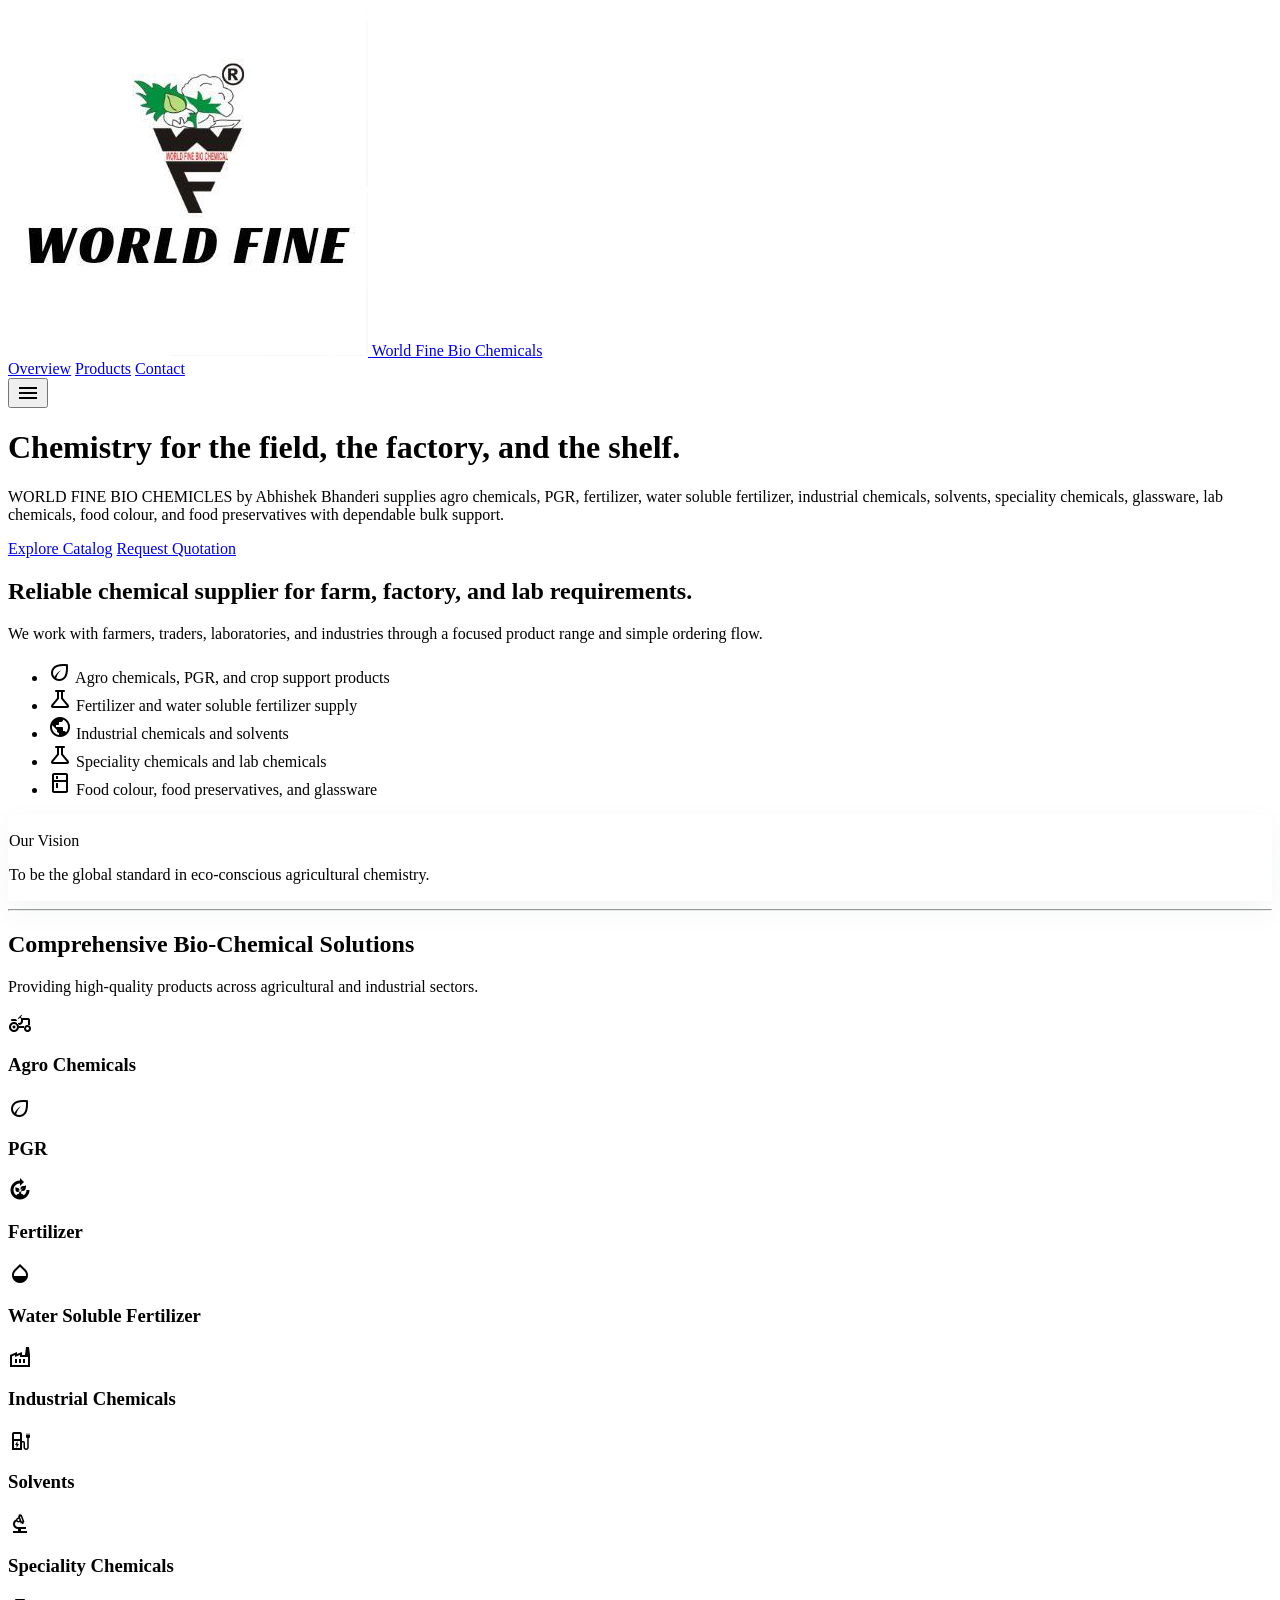
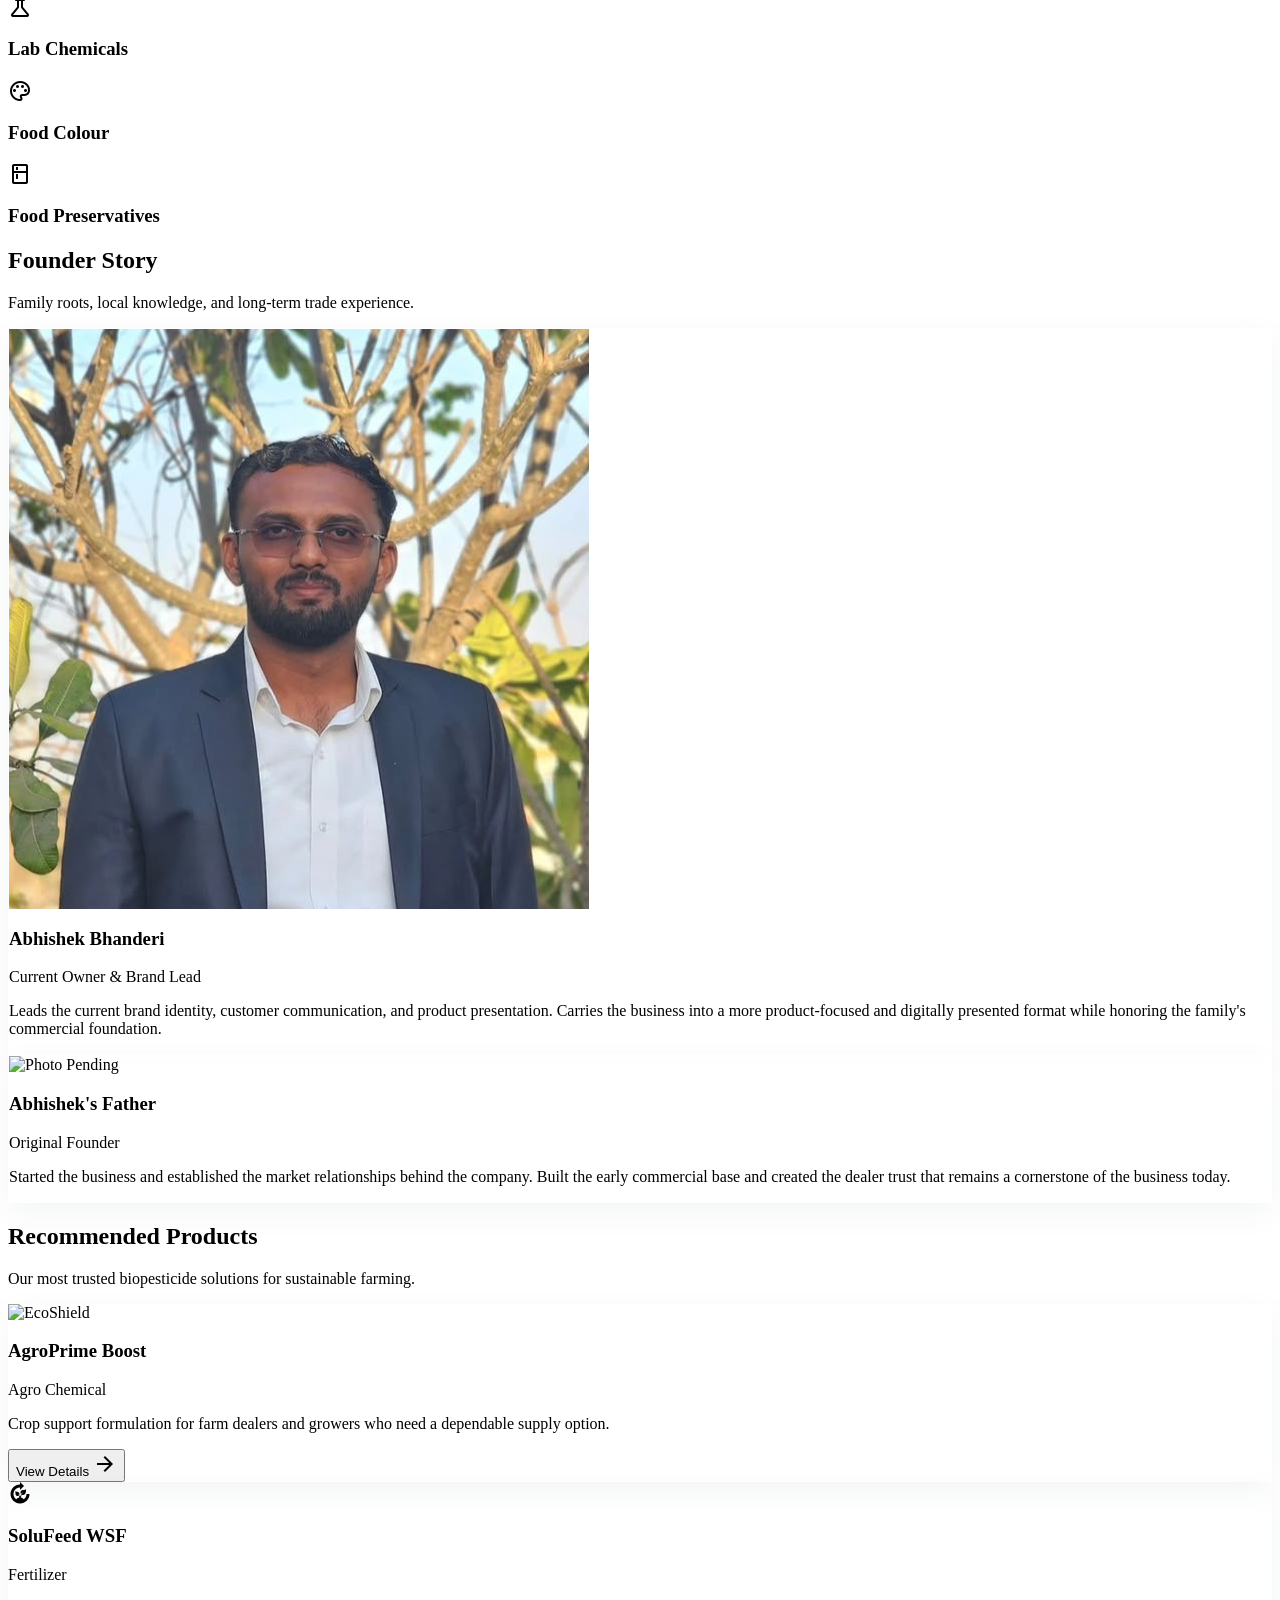
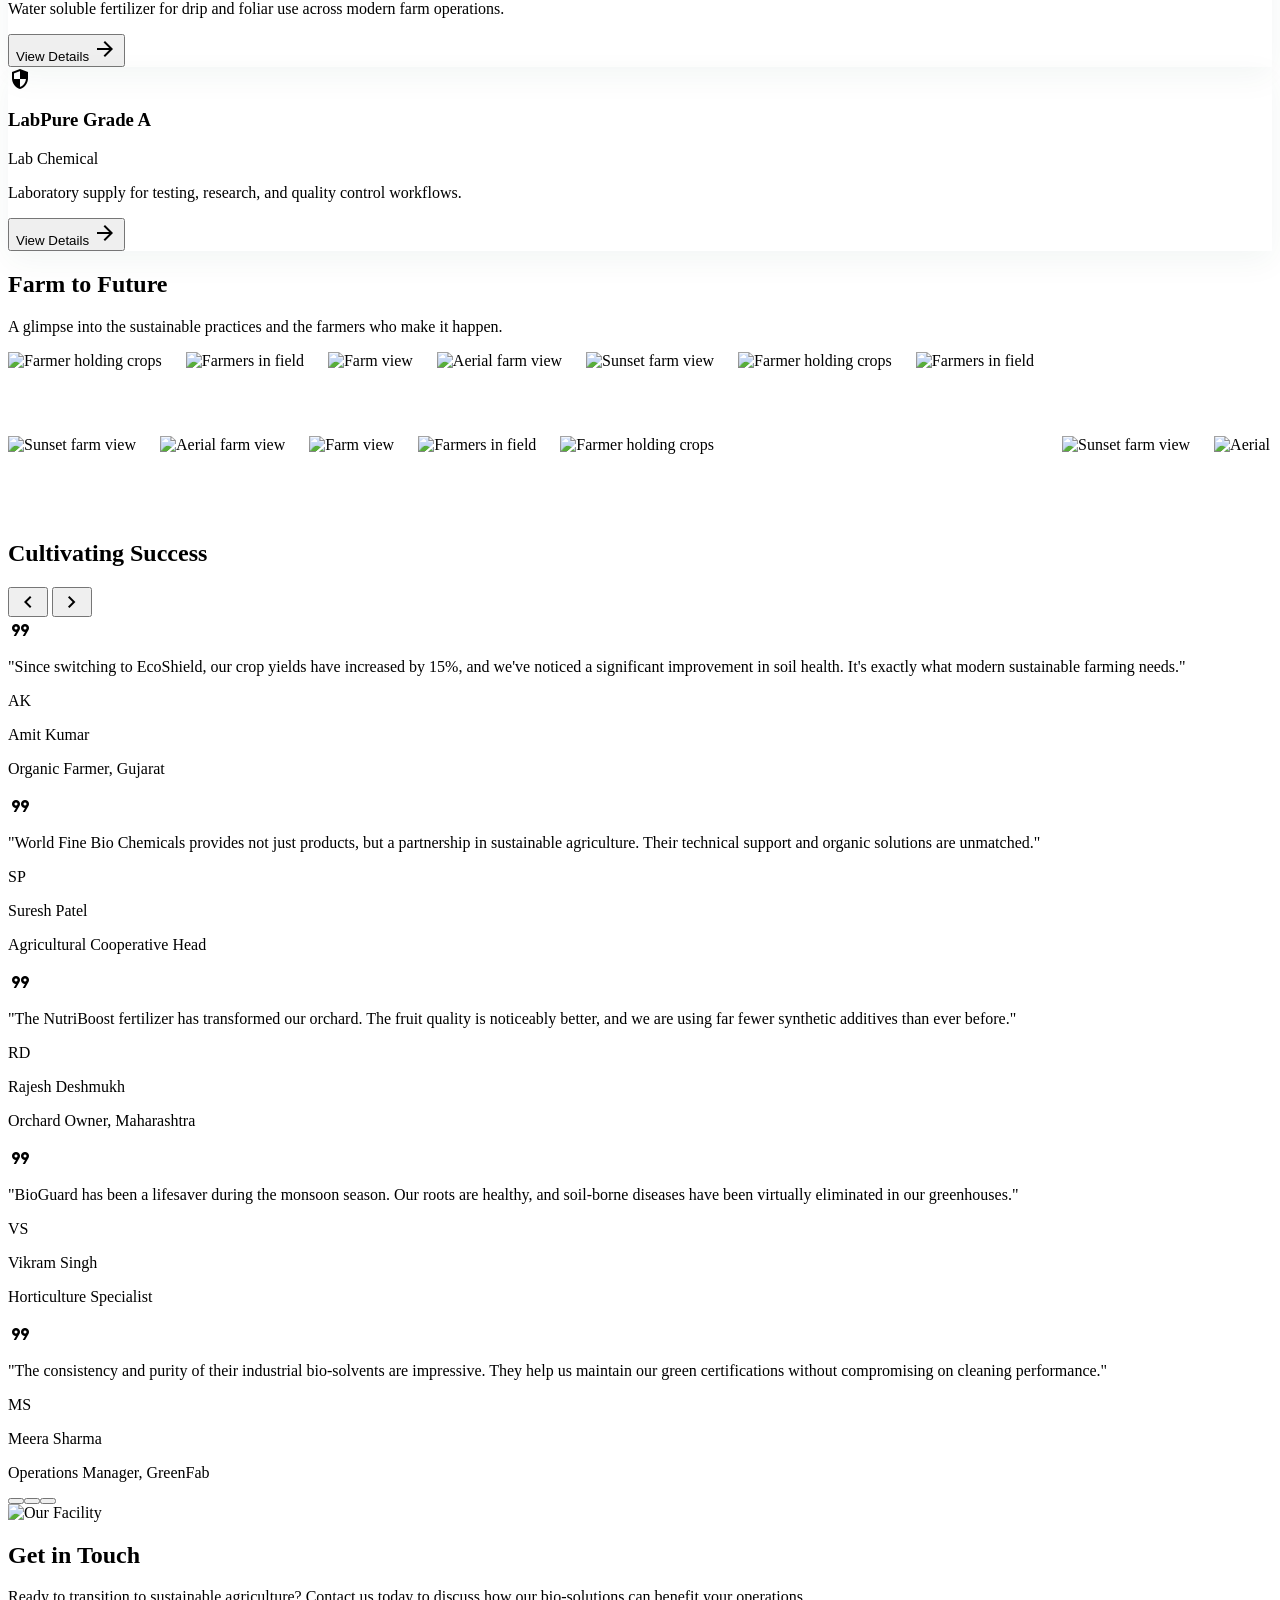
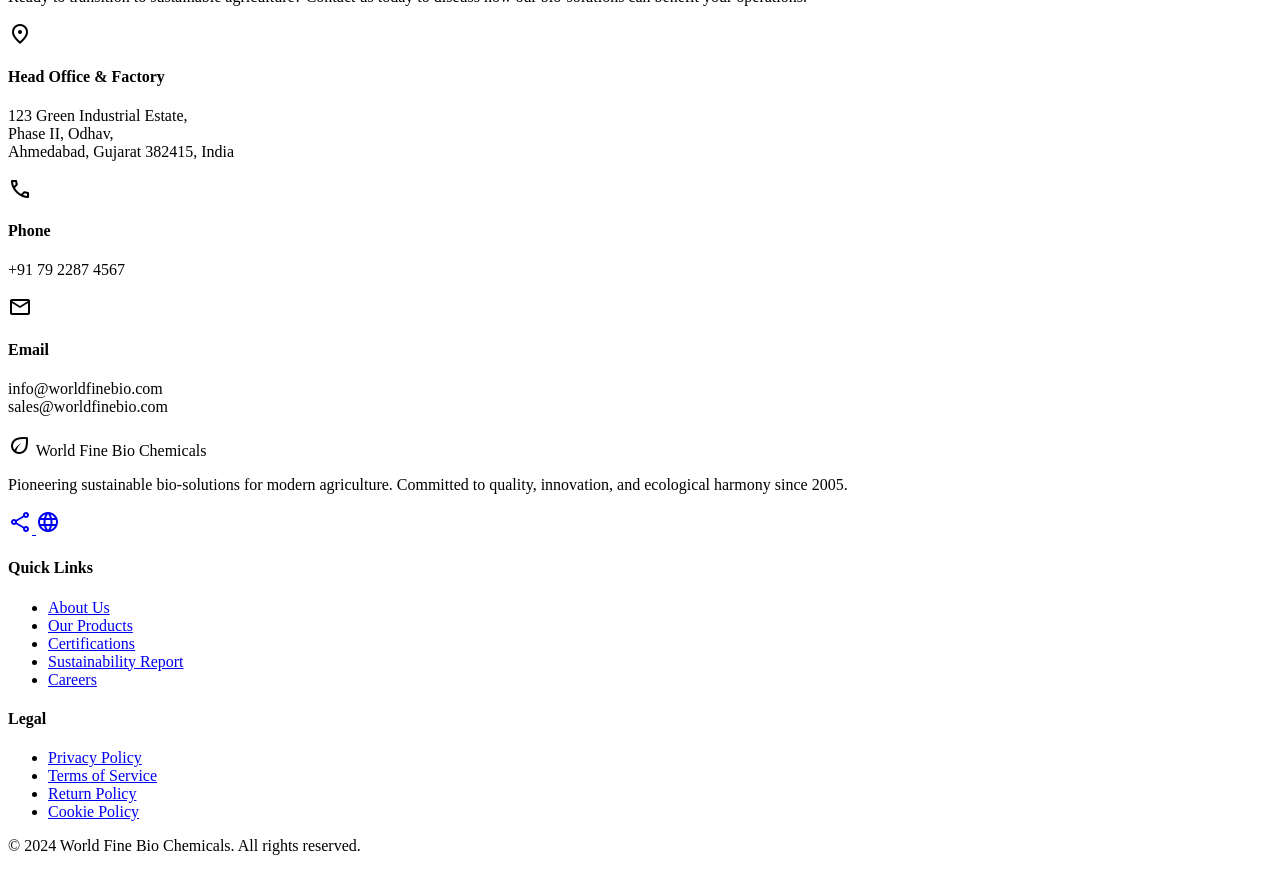
==== commit af98e3fa: "Update print statement from 'Hello' to 'Goodbye'" ====
--- a/index.html
+++ b/index.html
@@ -1,420 +1,1470 @@
-<!DOCTYPE html>
-<html lang="en">
-  <head>
-    <meta charset="UTF-8" />
-    <meta name="viewport" content="width=device-width, initial-scale=1.0" />
+<html lang="en" style="">
+  <head></head>
+  <body
+    class="bg-background text-on-background font-body-md antialiased overflow-x-hidden"
+  >
+    <meta charset="utf-8" />
+    <meta content="width=device-width, initial-scale=1.0" name="viewport" />
     <title>Abhishek Bhanderi | WORLD FINE BIO CHEMICLES</title>
-    <meta
-      name="description"
-      content="Abhishek Bhanderi's WORLD FINE BIO CHEMICLES supplies agro chemicals, PGR, fertilizer, water soluble fertilizer, industrial chemicals, solvents, speciality chemicals, glassware, lab chemicals, food colour, and food preservatives."
-    />
-    <link rel="preconnect" href="https://fonts.googleapis.com" />
-    <link rel="preconnect" href="https://fonts.gstatic.com" crossorigin />
+    <script src="https://cdn.tailwindcss.com?plugins=forms,container-queries"></script>
     <link
-      href="https://fonts.googleapis.com/css2?family=Marcellus&family=Manrope:wght@300;400;500;600;700&display=swap"
+      href="https://fonts.googleapis.com/css2?family=Material+Symbols+Outlined:wght,FILL@100..700,0..1&amp;display=swap"
       rel="stylesheet"
     />
-    <link rel="stylesheet" href="styles.css" />
-  </head>
-  <body data-page="index">
-    <div class="grain"></div>
-    <div class="bg-accent bg-accent-1" aria-hidden="true"></div>
-    <div class="bg-accent bg-accent-2" aria-hidden="true"></div>
+    <link
+      href="https://fonts.googleapis.com/css2?family=Inter:wght@400;600&amp;family=Montserrat:wght@600;700&amp;display=swap"
+      rel="stylesheet"
+    />
+    <script id="tailwind-config">
+      tailwind.config = {
+        darkMode: "class",
+        theme: {
+          extend: {
+            colors: {
+              "on-primary-fixed": "#002117",
+              "secondary-fixed-dim": "#4edea3",
+              "surface-tint": "#2b6954",
+              "tertiary-fixed-dim": "#bdcac1",
+              primary: "#003527",
+              "on-error": "#ffffff",
+              "on-secondary-container": "#00714d",
+              "tertiary-fixed": "#d9e6dd",
+              "surface-bright": "#f8f9ff",
+              "on-tertiary-fixed": "#131e19",
+              "inverse-primary": "#95d3ba",
+              "surface-dim": "#d0dbed",
+              "on-error-container": "#93000a",
+              "on-surface-variant": "#404944",
+              "on-primary": "#ffffff",
+              "error-container": "#ffdad6",
+              "on-primary-container": "#80bea6",
+              "surface-container-low": "#eff4ff",
+              outline: "#707974",
+              "on-background": "#121c2a",
+              "inverse-on-surface": "#eaf1ff",
+              "on-surface": "#121c2a",
+              "on-primary-fixed-variant": "#0b513d",
+              "on-secondary": "#ffffff",
+              "secondary-container": "#6cf8bb",
+              "surface-container-highest": "#d9e3f6",
+              "secondary-fixed": "#6ffbbe",
+              surface: "#f8f9ff",
+              "inverse-surface": "#27313f",
+              "on-tertiary-fixed-variant": "#3e4943",
+              "primary-container": "#064e3b",
+              "outline-variant": "#bfc9c3",
+              "surface-container": "#e6eeff",
+              "surface-variant": "#d9e3f6",
+              secondary: "#006c49",
+              "surface-container-high": "#dee9fc",
+              "primary-fixed-dim": "#95d3ba",
+              "on-secondary-fixed": "#002113",
+              background: "#f8f9ff",
+              "surface-container-lowest": "#ffffff",
+              "on-tertiary": "#ffffff",
+              error: "#ba1a1a",
+              tertiary: "#25312b",
+              "on-secondary-fixed-variant": "#005236",
+              "tertiary-container": "#3b4741",
+              "on-tertiary-container": "#a8b5ad",
+              "primary-fixed": "#b0f0d6",
+            },
+            borderRadius: {
+              DEFAULT: "0.25rem",
+              lg: "0.5rem",
+              xl: "0.75rem",
+              full: "9999px",
+            },
+            spacing: {
+              lg: "48px",
+              gutter: "24px",
+              md: "24px",
+              xl: "80px",
+              sm: "12px",
+              base: "8px",
+              "container-max": "1280px",
+              xs: "4px",
+            },
+            fontFamily: {
+              "body-md": ["Inter"],
+              "label-caps": ["Inter"],
+              "headline-lg-mobile": ["Montserrat"],
+              "headline-lg": ["Montserrat"],
+              "body-sm": ["Inter"],
+              "headline-md": ["Montserrat"],
+              "body-lg": ["Inter"],
+              "headline-display": ["Montserrat"],
+            },
+            fontSize: {
+              "body-md": ["16px", { lineHeight: "1.5", fontWeight: "400" }],
+              "label-caps": [
+                "12px",
+                { lineHeight: "1", letterSpacing: "0.05em", fontWeight: "600" },
+              ],
+              "headline-lg-mobile": [
+                "32px",
+                { lineHeight: "1.2", fontWeight: "700" },
+              ],
+              "headline-lg": [
+                "40px",
+                {
+                  lineHeight: "1.2",
+                  letterSpacing: "-0.01em",
+                  fontWeight: "700",
+                },
+              ],
+              "body-sm": ["14px", { lineHeight: "1.5", fontWeight: "400" }],
+              "headline-md": ["24px", { lineHeight: "1.3", fontWeight: "600" }],
+              "body-lg": ["18px", { lineHeight: "1.6", fontWeight: "400" }],
+              "headline-display": [
+                "64px",
+                {
+                  lineHeight: "1.1",
+                  letterSpacing: "-0.02em",
+                  fontWeight: "700",
+                },
+              ],
+            },
+          },
+        },
+      };
+    </script>
+    <style>
+      .fade-in-up {
+        opacity: 0;
+        transform: translateY(20px);
+        transition:
+          opacity 0.8s ease-out,
+          transform 0.8s ease-out;
+      }
+      .fade-in-up.visible {
+        opacity: 1;
+        transform: translateY(0);
+      }
+      .parallax-bg {
+        background-attachment: fixed;
+        background-position: center;
+        background-repeat: no-repeat;
+        background-size: cover;
+      }
+      .ambient-shadow {
+        box-shadow: 0 10px 30px rgba(6, 78, 59, 0.05);
+      }
+      .glass-card {
+        background: rgba(255, 255, 255, 0.8);
+        backdrop-filter: blur(10px);
+        border: 1px solid rgba(255, 255, 255, 0.3);
+      }
 
-    <header class="topbar reveal">
-      <div class="header-inner">
-        <a class="brand" href="index.html" aria-label="WORLD FINE BIO CHEMICLES home">
-          <img class="brand-mark" src="image.png" alt="WORLD FINE BIO CHEMICLES logo" />
-          <span>WORLD FINE BIO CHEMICLES</span>
-        </a>
-        <button class="menu-btn" id="menuToggle" aria-expanded="false" aria-controls="siteNav" data-i18n="menu">
-          Menu
-        </button>
-        <nav class="nav" id="siteNav" aria-label="Main navigation">
-          <a href="index.html" data-link="index" data-i18n="home">Overview</a>
-          <a href="products.html" data-link="products" data-i18n="products">Products</a>
-          <a href="contact.html" data-link="contact" data-i18n="contact">Contact</a>
+      /* Marquee Styles */
+      @keyframes marquee-left {
+        0% {
+          transform: translateX(0);
+        }
+        100% {
+          transform: translateX(-50%);
+        }
+      }
+      @keyframes marquee-right {
+        0% {
+          transform: translateX(-50%);
+        }
+        100% {
+          transform: translateX(0);
+        }
+      }
+      .animate-marquee-left {
+        animation: marquee-left 40s linear infinite;
+      }
+      .animate-marquee-right {
+        animation: marquee-right 40s linear infinite;
+      }
+      .animate-marquee-left:hover,
+      .animate-marquee-right:hover {
+        animation-play-state: paused;
+      }
+      .media-row {
+        display: flex;
+        gap: 24px;
+        width: max-content;
+      }
+
+      /* Hide scrollbar for carousel */
+      .hide-scrollbar::-webkit-scrollbar {
+        display: none;
+      }
+      .hide-scrollbar {
+        -ms-overflow-style: none;
+        scrollbar-width: none;
+      }
+
+      /* Custom Slideshow Styles */
+      .hero-slide {
+        position: absolute;
+        inset: 0;
+        background-size: cover;
+        background-position: center;
+        opacity: 0;
+        transition: opacity 1s ease-in-out;
+      }
+      .hero-slide.active {
+        opacity: 1;
+      }
+      .media-carousel {
+        position: relative;
+        overflow: hidden;
+      }
+      .media-carousel .media-row {
+        display: flex;
+        gap: 24px;
+        width: max-content;
+        align-items: center;
+      }
+      .media-carousel video,
+      .media-carousel img {
+        flex: none;
+      }
+      .media-lightbox-overlay {
+        position: fixed;
+        inset: 0;
+        background: rgba(0, 0, 0, 0.78);
+        display: flex;
+        align-items: center;
+        justify-content: center;
+        padding: 24px;
+        z-index: 1100;
+        opacity: 0;
+        visibility: hidden;
+        transition: opacity 0.25s ease, visibility 0.25s ease;
+      }
+      .media-lightbox-overlay.open {
+        opacity: 1;
+        visibility: visible;
+      }
+      .media-lightbox-overlay.closing {
+        opacity: 0;
+      }
+      .media-lightbox-card {
+        position: relative;
+        max-width: min(90vw, 960px);
+        width: 100%;
+        max-height: 90vh;
+        transform: scale(0.96);
+        opacity: 0;
+        transition: transform 0.25s ease, opacity 0.25s ease;
+      }
+      .media-lightbox-overlay.open .media-lightbox-card {
+        transform: scale(1);
+        opacity: 1;
+      }
+      .media-lightbox-card img,
+      .media-lightbox-card video {
+        width: 100%;
+        height: auto;
+        max-height: 90vh;
+        border-radius: 1rem;
+        display: block;
+      }
+      .media-lightbox-close {
+        position: absolute;
+        top: -12px;
+        right: -12px;
+        width: 42px;
+        height: 42px;
+        border-radius: 9999px;
+        background: #ffffff;
+        color: #0f3a2d;
+        display: grid;
+        place-items: center;
+        box-shadow: 0 10px 30px rgba(0, 0, 0, 0.18);
+        cursor: pointer;
+        border: 1px solid rgba(0, 0, 0, 0.08);
+      }
+      .media-lightbox-close:hover {
+        transform: scale(1.03);
+      }
+    </style>
+    <!-- TopNavBar -->
+    <nav
+      class="sticky top-0 w-full z-50 bg-surface/90 backdrop-blur-md shadow-[0_10px_30px_rgba(6,78,59,0.05)] transition-all duration-300"
+    >
+      <div
+        class="flex justify-between items-center px-xl py-md max-w-container-max mx-auto md:px-lg"
+      >
+        <div class="flex items-center gap-sm">
+          <a href="index.html" class="flex items-center gap-sm">
+            <img
+              alt="WORLD FINE BIO CHEMICLES logo"
+              class="h-8 md:h-10"
+              src="image.png"
+            />
+            <span
+              class="font-headline-md text-headline-md font-bold text-primary hidden md:block"
+              >World Fine Bio Chemicals</span
+            >
+          </a>
+        </div>
+        <nav class="hidden md:flex items-center gap-lg">
+          <a
+            class="font-label-caps text-label-caps text-on-surface-variant hover:text-primary transition-colors duration-200"
+            href="index.html"
+            >Overview</a
+          >
+          <a
+            class="font-label-caps text-label-caps text-on-surface-variant hover:text-primary transition-colors duration-200"
+            href="products.html"
+            >Products</a
+          >
+          <a
+            class="font-label-caps text-label-caps text-on-surface-variant hover:text-primary transition-colors duration-200"
+            href="contact.html"
+            >Contact</a
+          >
+          
         </nav>
-        <button class="language-toggle" id="languageToggle" aria-label="Switch language" title="Switch language">
-          <svg width="20" height="20" viewBox="0 0 24 24" fill="none" xmlns="http://www.w3.org/2000/svg" aria-hidden="true" focusable="false">
-            <path d="M12 2a10 10 0 100 20 10 10 0 000-20zM4 12a8 8 0 0112.9-6.2A7.95 7.95 0 0012 20a7.95 7.95 0 01-8-8z" fill="currentColor"/>
-            <path d="M2 12h20M12 2v20" stroke="currentColor" stroke-width="0"/>
-          </svg>
+        
+        <!-- Mobile Menu Toggle -->
+        <button class="md:hidden text-primary">
+          <span class="material-symbols-outlined">menu</span>
         </button>
       </div>
+    </nav>
+    <!-- Hero Section with Automated Slideshow -->
+    <header
+      class="relative min-h-[90vh] flex items-center justify-center overflow-hidden"
+      id="home"
+    >
+      <div class="absolute inset-0 z-0" id="hero-slideshow">
+        <div
+          class="hero-slide active"
+          style="
+            background-image: url(&quot;https://lh3.googleusercontent.com/aida/[base64]&quot;);
+          "
+        ></div>
+        <div
+          class="hero-slide"
+          style="
+            background-image: url(&quot;https://lh3.googleusercontent.com/aida/[base64]&quot;);
+          "
+        ></div>
+        <div
+          class="hero-slide"
+          style="
+            background-image: url(&quot;https://lh3.googleusercontent.com/aida/[base64]&quot;);
+          "
+        ></div>
+        <div
+          class="hero-slide"
+          style="
+            background-image: url(&quot;https://lh3.googleusercontent.com/aida-public/[base64]&quot;);
+          "
+        ></div>
+        <div
+          class="hero-slide"
+          style="
+            background-image: url(&quot;https://lh3.googleusercontent.com/aida-public/[base64]&quot;);
+          "
+        ></div>
+        <div
+          class="hero-slide"
+          style="
+            background-image: url(&quot;https://lh3.googleusercontent.com/aida-public/[base64]&quot;);
+          "
+        ></div>
+        <div
+          class="hero-slide"
+          style="
+            background-image: url(&quot;https://lh3.googleusercontent.com/aida-public/[base64]&quot;);
+          "
+        ></div>
+        <div class="absolute inset-0 bg-primary/40"></div>
+        <!-- Overlay for text readability -->
+      </div>
+      <div
+        class="relative z-10 text-center px-md max-w-container-max mx-auto fade-in-up visible"
+      >
+        <h1
+          class="font-headline-display text-headline-display text-on-primary mb-md drop-shadow-lg"
+        >
+          Chemistry for the field, the factory, and the shelf.
+        </h1>
+        <p
+          class="font-body-lg text-body-lg text-on-primary/90 max-w-2xl mx-auto mb-lg"
+        >
+          WORLD FINE BIO CHEMICLES by Abhishek Bhanderi supplies agro chemicals,
+          PGR, fertilizer, water soluble fertilizer, industrial chemicals,
+          solvents, speciality chemicals, glassware, lab chemicals, food colour,
+          and food preservatives with dependable bulk support.
+        </p>
+        <div class="flex gap-md justify-center">
+          <a
+            class="bg-secondary text-on-secondary px-xl py-md rounded-lg font-label-caps text-label-caps hover:bg-surface-tint transition-all duration-200 hover:-translate-y-[1px] shadow-lg"
+            href="#products"
+            >Explore Catalog</a
+          >
+          <a
+            class="bg-surface/20 text-on-primary border border-on-primary backdrop-blur-sm px-xl py-md rounded-lg font-label-caps text-label-caps hover:bg-surface/40 transition-all duration-200"
+            href="#about"
+            >Request Quotation</a
+          >
+        </div>
+      </div>
     </header>
+    <!-- Slideshow Logic -->
+    <script>
+      document.addEventListener("DOMContentLoaded", () => {
+        const slides = document.querySelectorAll(".hero-slide");
+        let currentSlide = 0;
+        const slideInterval = 1500; // 1.5 seconds
 
-    <main>
-      <section class="hero-fullscreen reveal" aria-hidden="true">
-        <div class="hero-slideshow" data-autoplay="true" data-interval="2500" aria-hidden="true">
-          <div class="hero-slide is-active">
-            <img src="https://images.unsplash.com/photo-1500382017468-9049fed747ef?auto=format&fit=crop&w=1400&q=80" alt="Wide green farm field with rows of crops" />
-          </div>
-          <div class="hero-slide">
-            <img src="https://images.unsplash.com/photo-1501004318641-b39e6451bec6?auto=format&fit=crop&w=1400&q=80" alt="Farmer standing in a green crop field" />
-          </div>
-          <div class="hero-slide">
-            <img src="https://images.unsplash.com/photo-1464226184884-fa280b87c399?auto=format&fit=crop&w=1400&q=80" alt="Hands inspecting fresh seedlings in a farm setting" />
-          </div>
-          <div class="hero-slide">
-            <img src="https://images.unsplash.com/photo-1507310920229-5a6fb1b5f51c?auto=format&fit=crop&w=1400&q=80" alt="Tractor working on a farm field" />
-          </div>
+        function nextSlide() {
+          slides[currentSlide].classList.remove("active");
+          currentSlide = (currentSlide + 1) % slides.length;
+          slides[currentSlide].classList.add("active");
+        }
 
-          <div class="hero-controls">
-            <button type="button" class="hero-control hero-control--prev" aria-label="Previous slide">‹</button>
-            <button type="button" class="hero-control hero-control--next" aria-label="Next slide">›</button>
-          </div>
+        setInterval(nextSlide, slideInterval);
+      });
+    </script>
+    <!-- Company Info -->
+    <section class="py-xl px-md bg-surface-container-lowest" id="about">
+      <div
+        class="max-w-container-max mx-auto grid md:grid-cols-2 gap-xl items-center"
+      >
+        <div class="fade-in-up visible">
+          <h2 class="font-headline-lg text-headline-lg text-primary mb-md">
+            Reliable chemical supplier for farm, factory, and lab requirements.
+          </h2>
+          <p class="font-body-md text-body-md text-on-surface-variant mb-md">
+            We work with farmers, traders, laboratories, and industries through
+            a focused product range and simple ordering flow.
+          </p>
+          <ul class="space-y-sm text-on-surface-variant">
+            <li class="flex items-center gap-sm">
+              <span class="material-symbols-outlined text-secondary">eco</span>
+              Agro chemicals, PGR, and crop support products
+            </li>
+            <li class="flex items-center gap-sm">
+              <span class="material-symbols-outlined text-secondary"
+                >science</span
+              >
+              Fertilizer and water soluble fertilizer supply
+            </li>
+            <li class="flex items-center gap-sm">
+              <span class="material-symbols-outlined text-secondary"
+                >public</span
+              >
+              Industrial chemicals and solvents
+            </li>
+            <li class="flex items-center gap-sm">
+              <span class="material-symbols-outlined text-secondary"
+                >science</span
+              >
+              Speciality chemicals and lab chemicals
+            </li>
+            <li class="flex items-center gap-sm">
+              <span class="material-symbols-outlined text-secondary"
+                >kitchen</span
+              >
+              Food colour, food preservatives, and glassware
+            </li>
+          </ul>
+        </div>
+        <div
+          class="relative h-[400px] rounded-xl overflow-hidden ambient-shadow fade-in-up visible"
+        >
+          <div
+            class="absolute inset-0 bg-cover bg-center"
+            style="
+              background-image: url(&quot;https://lh3.googleusercontent.com/aida-public/[base64]&quot;);
+              opacity: 0.8;
+            "
+          ></div>
+          <div
+            class="absolute inset-0 bg-gradient-to-t from-primary/80 to-transparent flex items-end p-lg"
+          >
+            <div class="glass-card p-md rounded-lg w-full">
+              <p class="font-headline-md text-headline-md text-primary mb-xs">
+                Our Vision
+              </p>
+              <p class="font-body-sm text-body-sm text-on-surface-variant">
+                To be the global standard in eco-conscious agricultural
+                chemistry.
+              </p>
+            </div>
+          </div>
+        </div>
+      </div>
+    </section>
+    <!-- Category Section -->
+    <section
+      class="py-lg px-md bg-surface-container-lowest"
+      id="product-categories"
+    >
+      <div class="max-w-container-max mx-auto">
+        <hr
+          class="border-t-[2px] border-surface-variant w-full mb-xl opacity-50"
+        />
+        <div class="text-center mb-lg fade-in-up visible">
+          <h2 class="font-headline-lg text-headline-lg text-primary mb-sm">
+            Comprehensive Bio-Chemical Solutions
+          </h2>
+          <p
+            class="font-body-md text-body-md text-on-surface-variant max-w-2xl mx-auto"
+          >
+            Providing high-quality products across agricultural and industrial
+            sectors.
+          </p>
+        </div>
+        <div
+          class="grid grid-cols-2 md:grid-cols-4 lg:grid-cols-5 gap-sm md:gap-md"
+        >
+          <div
+            class="bg-surface-container-low p-md rounded-xl flex flex-col items-center text-center group hover:shadow-lg hover:-translate-y-1 transition-all duration-300"
+          >
+            <div
+              class="w-12 h-12 bg-primary-container rounded-full flex items-center justify-center mb-sm group-hover:scale-110 transition-transform duration-300"
+            >
+              <span
+                class="material-symbols-outlined text-on-primary-container text-2xl"
+                >agriculture</span
+              >
+            </div>
+            <h3 class="font-headline-md text-body-sm font-bold text-primary">
+              Agro Chemicals
+            </h3>
+          </div>
+          <div
+            class="bg-surface-container-low p-md rounded-xl flex flex-col items-center text-center group hover:shadow-lg hover:-translate-y-1 transition-all duration-300"
+          >
+            <div
+              class="w-12 h-12 bg-primary-container rounded-full flex items-center justify-center mb-sm group-hover:scale-110 transition-transform duration-300"
+            >
+              <span
+                class="material-symbols-outlined text-on-primary-container text-2xl"
+                >eco</span
+              >
+            </div>
+            <h3 class="font-headline-md text-body-sm font-bold text-primary">
+              PGR
+            </h3>
+          </div>
+          <div
+            class="bg-surface-container-low p-md rounded-xl flex flex-col items-center text-center group hover:shadow-lg hover:-translate-y-1 transition-all duration-300"
+          >
+            <div
+              class="w-12 h-12 bg-primary-container rounded-full flex items-center justify-center mb-sm group-hover:scale-110 transition-transform duration-300"
+            >
+              <span
+                class="material-symbols-outlined text-on-primary-container text-2xl"
+                >compost</span
+              >
+            </div>
+            <h3 class="font-headline-md text-body-sm font-bold text-primary">
+              Fertilizer
+            </h3>
+          </div>
+          <div
+            class="bg-surface-container-low p-md rounded-xl flex flex-col items-center text-center group hover:shadow-lg hover:-translate-y-1 transition-all duration-300"
+          >
+            <div
+              class="w-12 h-12 bg-primary-container rounded-full flex items-center justify-center mb-sm group-hover:scale-110 transition-transform duration-300"
+            >
+              <span
+                class="material-symbols-outlined text-on-primary-container text-2xl"
+                >opacity</span
+              >
+            </div>
+            <h3 class="font-headline-md text-body-sm font-bold text-primary">
+              Water Soluble Fertilizer
+            </h3>
+          </div>
+          <div
+            class="bg-surface-container-low p-md rounded-xl flex flex-col items-center text-center group hover:shadow-lg hover:-translate-y-1 transition-all duration-300"
+          >
+            <div
+              class="w-12 h-12 bg-primary-container rounded-full flex items-center justify-center mb-sm group-hover:scale-110 transition-transform duration-300"
+            >
+              <span
+                class="material-symbols-outlined text-on-primary-container text-2xl"
+                >factory</span
+              >
+            </div>
+            <h3 class="font-headline-md text-body-sm font-bold text-primary">
+              Industrial Chemicals
+            </h3>
+          </div>
+          <div
+            class="bg-surface-container-low p-md rounded-xl flex flex-col items-center text-center group hover:shadow-lg hover:-translate-y-1 transition-all duration-300"
+          >
+            <div
+              class="w-12 h-12 bg-primary-container rounded-full flex items-center justify-center mb-sm group-hover:scale-110 transition-transform duration-300"
+            >
+              <span
+                class="material-symbols-outlined text-on-primary-container text-2xl"
+                >ev_station</span
+              >
+            </div>
+            <h3 class="font-headline-md text-body-sm font-bold text-primary">
+              Solvents
+            </h3>
+          </div>
+          <div
+            class="bg-surface-container-low p-md rounded-xl flex flex-col items-center text-center group hover:shadow-lg hover:-translate-y-1 transition-all duration-300"
+          >
+            <div
+              class="w-12 h-12 bg-primary-container rounded-full flex items-center justify-center mb-sm group-hover:scale-110 transition-transform duration-300"
+            >
+              <span
+                class="material-symbols-outlined text-on-primary-container text-2xl"
+                >biotech</span
+              >
+            </div>
+            <h3 class="font-headline-md text-body-sm font-bold text-primary">
+              Speciality Chemicals
+            </h3>
+          </div>
+          <div
+            class="bg-surface-container-low p-md rounded-xl flex flex-col items-center text-center group hover:shadow-lg hover:-translate-y-1 transition-all duration-300"
+          >
+            <div
+              class="w-12 h-12 bg-primary-container rounded-full flex items-center justify-center mb-sm group-hover:scale-110 transition-transform duration-300"
+            >
+              <span
+                class="material-symbols-outlined text-on-primary-container text-2xl"
+                >science</span
+              >
+            </div>
+            <h3 class="font-headline-md text-body-sm font-bold text-primary">
+              Lab Chemicals
+            </h3>
+          </div>
+          <div
+            class="bg-surface-container-low p-md rounded-xl flex flex-col items-center text-center group hover:shadow-lg hover:-translate-y-1 transition-all duration-300"
+          >
+            <div
+              class="w-12 h-12 bg-primary-container rounded-full flex items-center justify-center mb-sm group-hover:scale-110 transition-transform duration-300"
+            >
+              <span
+                class="material-symbols-outlined text-on-primary-container text-2xl"
+                >palette</span
+              >
+            </div>
+            <h3 class="font-headline-md text-body-sm font-bold text-primary">
+              Food Colour
+            </h3>
+          </div>
+          <div
+            class="bg-surface-container-low p-md rounded-xl flex flex-col items-center text-center group hover:shadow-lg hover:-translate-y-1 transition-all duration-300"
+          >
+            <div
+              class="w-12 h-12 bg-primary-container rounded-full flex items-center justify-center mb-sm group-hover:scale-110 transition-transform duration-300"
+            >
+              <span
+                class="material-symbols-outlined text-on-primary-container text-2xl"
+                >kitchen</span
+              >
+            </div>
+            <h3 class="font-headline-md text-body-sm font-bold text-primary">
+              Food Preservatives
+            </h3>
+          </div>
+        </div>
+      </div>
+    </section>
+    <!-- Founder Section -->
+    <section class="py-xl px-md bg-tertiary-fixed-dim/20">
+      <div class="max-w-container-max mx-auto">
+        <div class="text-center mb-xl fade-in-up visible">
+          <h2 class="font-headline-lg text-headline-lg text-primary mb-sm">
+            Founder Story
+          </h2>
+          <p
+            class="font-body-md text-body-md text-on-surface-variant max-w-2xl mx-auto"
+          >
+            Family roots, local knowledge, and long-term trade experience.
+          </p>
+        </div>
+        <div class="grid md:grid-cols-2 gap-lg">
+          <div
+            class="glass-card rounded-xl p-lg ambient-shadow flex flex-col md:flex-row items-center md:items-start gap-md hover:-translate-y-1 transition-transform duration-300 fade-in-up visible"
+          >
+            <img
+              alt="Abhishek Bhanderi"
+              class="w-32 h-32 md:w-40 md:h-40 rounded-full object-cover border-4 border-surface shadow-md shrink-0"
+              src="abhishek_bhanderi.jpg"
+            />
+            <div>
+              <h3 class="font-headline-md text-headline-md text-primary mb-xs">
+                Abhishek Bhanderi
+              </h3>
+              <p class="font-label-caps text-label-caps text-secondary mb-md">
+                Current Owner &amp; Brand Lead
+              </p>
+              <p
+                class="font-body-md text-body-md text-on-surface-variant italic"
+              >
+                Leads the current brand identity, customer communication, and
+                product presentation. Carries the business into a more
+                product-focused and digitally presented format while honoring
+                the family's commercial foundation.
+              </p>
+            </div>
+          </div>
+          <div
+            class="glass-card rounded-xl p-lg ambient-shadow flex flex-col md:flex-row items-center md:items-start gap-md hover:-translate-y-1 transition-transform duration-300 fade-in-up visible"
+          >
+            <img
+              alt="Photo Pending"
+              class="w-32 h-32 md:w-40 md:h-40 rounded-full object-cover border-4 border-surface shadow-md shrink-0"
+              src="#"
+            />
+            <div>
+              <h3 class="font-headline-md text-headline-md text-primary mb-xs">
+                Abhishek's Father
+              </h3>
+              <p class="font-label-caps text-label-caps text-secondary mb-md">
+                Original Founder
+              </p>
+              <p
+                class="font-body-md text-body-md text-on-surface-variant italic"
+              >
+                Started the business and established the market relationships
+                behind the company. Built the early commercial base and created
+                the dealer trust that remains a cornerstone of the business
+                today.
+              </p>
+            </div>
+          </div>
+        </div>
+      </div>
+    </section>
+    <!-- Products Section -->
+    <section class="py-xl px-md bg-surface-container-lowest" id="products">
+      <div class="max-w-container-max mx-auto">
+        <div class="text-center mb-xl fade-in-up visible">
+          <h2 class="font-headline-lg text-headline-lg text-primary mb-sm">
+            Recommended Products
+          </h2>
+          <p
+            class="font-body-md text-body-md text-on-surface-variant max-w-2xl mx-auto"
+          >
+            Our most trusted biopesticide solutions for sustainable farming.
+          </p>
+        </div>
+        <div class="grid lg:grid-cols-3 gap-lg">
+          <div
+            class="bg-white rounded-xl p-lg ambient-shadow flex flex-col hover:-translate-y-1 transition-transform duration-300 fade-in-up visible group"
+          >
+            <div class="h-48 rounded-lg mb-md overflow-hidden">
+              <img
+                alt="EcoShield"
+                class="w-full h-full object-cover group-hover:scale-105 transition-transform duration-500"
+                src="https://lh3.googleusercontent.com/aida/[base64]"
+              />
+            </div>
+            <h3 class="font-headline-md text-headline-md text-primary mb-xs">
+              AgroPrime Boost
+            </h3>
+            <p class="font-label-caps text-label-caps text-secondary mb-md">
+              Agro Chemical
+            </p>
+            <p
+              class="font-body-sm text-body-sm text-on-surface-variant flex-grow mb-md"
+            >
+              Crop support formulation for farm dealers and growers who need a
+              dependable supply option.
+            </p>
+            <button
+              class="text-secondary font-label-caps text-label-caps flex items-center gap-xs hover:text-primary transition-colors"
+            >
+              View Details
+              <span class="material-symbols-outlined text-[16px]"
+                >arrow_forward</span
+              >
+            </button>
+          </div>
+          <div
+            class="bg-white rounded-xl p-lg ambient-shadow flex flex-col hover:-translate-y-1 transition-transform duration-300 fade-in-up visible group"
+          >
+            <div
+              class="h-48 bg-surface-container rounded-lg mb-md flex items-center justify-center"
+            >
+              <span
+                class="material-symbols-outlined text-6xl text-secondary group-hover:scale-110 transition-transform duration-500"
+                >compost</span
+              >
+            </div>
+            <h3 class="font-headline-md text-headline-md text-primary mb-xs">
+              SoluFeed WSF
+            </h3>
+            <p class="font-label-caps text-label-caps text-secondary mb-md">
+              Fertilizer
+            </p>
+            <p
+              class="font-body-sm text-body-sm text-on-surface-variant flex-grow mb-md"
+            >
+              Water soluble fertilizer for drip and foliar use across modern
+              farm operations.
+            </p>
+            <button
+              class="text-secondary font-label-caps text-label-caps flex items-center gap-xs hover:text-primary transition-colors"
+            >
+              View Details
+              <span class="material-symbols-outlined text-[16px]"
+                >arrow_forward</span
+              >
+            </button>
+          </div>
+          <div
+            class="bg-white rounded-xl p-lg ambient-shadow flex flex-col hover:-translate-y-1 transition-transform duration-300 fade-in-up visible group"
+          >
+            <div
+              class="h-48 bg-surface-container rounded-lg mb-md flex items-center justify-center"
+            >
+              <span
+                class="material-symbols-outlined text-6xl text-secondary group-hover:scale-110 transition-transform duration-500"
+                >security</span
+              >
+            </div>
+            <h3 class="font-headline-md text-headline-md text-primary mb-xs">
+              LabPure Grade A
+            </h3>
+            <p class="font-label-caps text-label-caps text-secondary mb-md">
+              Lab Chemical
+            </p>
+            <p
+              class="font-body-sm text-body-sm text-on-surface-variant flex-grow mb-md"
+            >
+              Laboratory supply for testing, research, and quality control
+              workflows.
+            </p>
+            <button
+              class="text-secondary font-label-caps text-label-caps flex items-center gap-xs hover:text-primary transition-colors"
+            >
+              View Details
+              <span class="material-symbols-outlined text-[16px]"
+                >arrow_forward</span
+              >
+            </button>
+          </div>
+        </div>
+      </div>
+    </section>
+    <!-- Media Showcase Section -->
+    <section class="py-xl overflow-hidden bg-surface-container-low" id="media">
+      <div
+        class="max-w-container-max mx-auto px-md mb-lg text-center fade-in-up visible"
+      >
+        <h2 class="font-headline-lg text-headline-lg text-primary mb-sm">
+          Farm to Future
+        </h2>
+        <p
+          class="font-body-md text-body-md text-on-surface-variant max-w-2xl mx-auto"
+        >
+          A glimpse into the sustainable practices and the farmers who make it
+          happen.
+        </p>
+      </div>
+      <div class="flex flex-col gap-md media-carousel">
+        <div class="media-row animate-marquee-left">
+          <img
+            alt="Farmer holding crops"
+            class="w-72 md:w-96 h-48 md:h-64 object-cover rounded-xl shadow-sm cursor-pointer hover:shadow-md transition-shadow"
+            src="https://lh3.googleusercontent.com/aida/[base64]"
+          />
+          <img
+            alt="Farmers in field"
+            class="w-72 md:w-96 h-48 md:h-64 object-cover rounded-xl shadow-sm cursor-pointer hover:shadow-md transition-shadow"
+            src="https://lh3.googleusercontent.com/aida/[base64]"
+          />
+          <img
+            alt="Farm view"
+            class="w-72 md:w-96 h-48 md:h-64 object-cover rounded-xl shadow-sm cursor-pointer hover:shadow-md transition-shadow"
+            src="https://lh3.googleusercontent.com/aida/[base64]"
+          />
+          <img
+            alt="Aerial farm view"
+            class="w-72 md:w-96 h-48 md:h-64 object-cover rounded-xl shadow-sm cursor-pointer hover:shadow-md transition-shadow"
+            src="https://lh3.googleusercontent.com/aida/[base64]"
+          />
+          <img
+            alt="Sunset farm view"
+            class="w-72 md:w-96 h-48 md:h-64 object-cover rounded-xl shadow-sm cursor-pointer hover:shadow-md transition-shadow"
+            src="https://lh3.googleusercontent.com/aida/[base64]"
+          />
+          <img
+            alt="Farmer holding crops"
+            class="w-72 md:w-96 h-48 md:h-64 object-cover rounded-xl shadow-sm cursor-pointer hover:shadow-md transition-shadow"
+            src="https://lh3.googleusercontent.com/aida/[base64]"
+          />
+          <img
+            alt="Farmers in field"
+            class="w-72 md:w-96 h-48 md:h-64 object-cover rounded-xl shadow-sm cursor-pointer hover:shadow-md transition-shadow"
+            src="https://lh3.googleusercontent.com/aida/[base64]"
+          />
+        </div>
+        <div class="media-row animate-marquee-right">
+          <img
+            alt="Sunset farm view"
+            class="w-72 md:w-96 h-48 md:h-64 object-cover rounded-xl shadow-sm cursor-pointer hover:shadow-md transition-shadow"
+            src="https://lh3.googleusercontent.com/aida/[base64]"
+          />
+          <img
+            alt="Aerial farm view"
+            class="w-72 md:w-96 h-48 md:h-64 object-cover rounded-xl shadow-sm cursor-pointer hover:shadow-md transition-shadow"
+            src="https://lh3.googleusercontent.com/aida/[base64]"
+          />
+          <img
+            alt="Farm view"
+            class="w-72 md:w-96 h-48 md:h-64 object-cover rounded-xl shadow-sm cursor-pointer hover:shadow-md transition-shadow"
+            src="https://lh3.googleusercontent.com/aida/[base64]"
+          />
+          <img
+            alt="Farmers in field"
+            class="w-72 md:w-96 h-48 md:h-64 object-cover rounded-xl shadow-sm cursor-pointer hover:shadow-md transition-shadow"
+            src="https://lh3.googleusercontent.com/aida/[base64]"
+          />
+          <img
+            alt="Farmer holding crops"
+            class="w-72 md:w-96 h-48 md:h-64 object-cover rounded-xl shadow-sm cursor-pointer hover:shadow-md transition-shadow"
+            src="https://lh3.googleusercontent.com/aida/[base64]"
+          />
+          <video
+            data-media-src="https://interactive-examples.mdn.mozilla.net/media/cc0-videos/flower.mp4"
+            poster="https://images.unsplash.com/photo-1464226184884-fa280b87c399?auto=format&fit=crop&w=1200&q=80"
+            muted
+            loop
+            playsinline
+            class="w-72 md:w-96 h-48 md:h-64 object-cover rounded-xl shadow-sm cursor-pointer hover:shadow-md transition-shadow"
+          >
+            <source src="https://interactive-examples.mdn.mozilla.net/media/cc0-videos/flower.mp4" type="video/mp4" />
+          </video>
+          <img
+            alt="Sunset farm view"
+            class="w-72 md:w-96 h-48 md:h-64 object-cover rounded-xl shadow-sm cursor-pointer hover:shadow-md transition-shadow"
+            src="https://lh3.googleusercontent.com/aida/[base64]"
+          />
+          <img
+            alt="Aerial farm view"
+            class="w-72 md:w-96 h-48 md:h-64 object-cover rounded-xl shadow-sm cursor-pointer hover:shadow-md transition-shadow"
+            src="https://lh3.googleusercontent.com/aida/[base64]"
+          />
+          <img
+            alt="Farm view"
+            class="w-72 md:w-96 h-48 md:h-64 object-cover rounded-xl shadow-sm cursor-pointer hover:shadow-md transition-shadow"
+            src="https://lh3.googleusercontent.com/aida/[base64]"
+          />
+          <img
+            alt="Farmers in field"
+            class="w-72 md:w-96 h-48 md:h-64 object-cover rounded-xl shadow-sm cursor-pointer hover:shadow-md transition-shadow"
+            src="https://lh3.googleusercontent.com/aida/[base64]"
+          />
+          <img
+            alt="Farmer holding crops"
+            class="w-72 md:w-96 h-48 md:h-64 object-cover rounded-xl shadow-sm cursor-pointer hover:shadow-md transition-shadow"
+            src="https://lh3.googleusercontent.com/aida/[base64]"
+          />
+        </div>
+      </div>
+    </section>
+    <div id="media-lightbox-overlay" class="media-lightbox-overlay" aria-hidden="true">
+      <div class="media-lightbox-card">
+        <button id="media-lightbox-close" class="media-lightbox-close" aria-label="Close popup">&times;</button>
+        <div id="media-lightbox-content"></div>
+      </div>
+    </div>
+    <script>
+      const mediaOverlay = document.getElementById("media-lightbox-overlay");
+      const mediaContent = document.getElementById("media-lightbox-content");
+      const mediaClose = document.getElementById("media-lightbox-close");
 
-          <div class="hero-dots" role="tablist" aria-hidden="true">
-            <button type="button" class="hero-dot is-active" aria-label="Slide 1"></button>
-            <button type="button" class="hero-dot" aria-label="Slide 2"></button>
-            <button type="button" class="hero-dot" aria-label="Slide 3"></button>
-            <button type="button" class="hero-dot" aria-label="Slide 4"></button>
-          </div>
-        </div>
-      </section>
+      function closeMediaLightbox() {
+        if (!mediaOverlay.classList.contains("open")) return;
+        const videoElement = mediaContent.querySelector("video");
+        if (videoElement) {
+          videoElement.pause();
+          videoElement.removeAttribute("src");
+          videoElement.load();
+        }
+        mediaOverlay.classList.remove("open");
+        mediaOverlay.classList.add("closing");
+        mediaOverlay.setAttribute("aria-hidden", "true");
+        window.setTimeout(() => {
+          mediaOverlay.classList.remove("closing");
+          mediaContent.innerHTML = "";
+        }, 250);
+      }
 
-      <section class="section home-hero">
-        <div class="home-hero-copy reveal">
-          <p class="eyebrow" data-i18n="ecoResponsible">Eco Responsible Bio Chemistry</p>
-          <h1 class="hero-title" data-i18n="chemistryTitle">
-            Chemistry for the field, the factory, and the shelf.
-          </h1>
-          <p class="hero-copy" data-i18n="chemistryDesc">
-            WORLD FINE BIO CHEMICLES by Abhishek Bhanderi supplies agro chemicals, PGR, fertilizer, water soluble fertilizer,
-            industrial chemicals, solvents, speciality chemicals, glassware, lab chemicals, food colour, and food preservatives
-            with dependable bulk support.
+      function openMediaLightbox(type, src, alt, poster) {
+        if (!src) return;
+        if (mediaOverlay.classList.contains("closing")) {
+          mediaOverlay.classList.remove("closing");
+        }
+        const element = document.createElement(type === "video" ? "video" : "img");
+        if (type === "video") {
+          element.src = src;
+          element.controls = true;
+          element.autoplay = true;
+          element.playsInline = true;
+          element.muted = true;
+          element.style.maxHeight = "90vh";
+          if (poster) element.poster = poster;
+        } else {
+          element.src = src;
+          element.alt = alt || "Media preview";
+        }
+        element.className = "w-full h-auto rounded-xl";
+        mediaContent.appendChild(element);
+        mediaOverlay.classList.add("open");
+        mediaOverlay.setAttribute("aria-hidden", "false");
+      }
+
+      document.querySelectorAll("#media .media-row img, #media .media-row video").forEach((item) => {
+        item.addEventListener("click", () => {
+          const tagName = item.tagName.toLowerCase();
+          if (tagName === "video") {
+            openMediaLightbox("video", item.dataset.mediaSrc || item.currentSrc || item.src, item.alt, item.poster);
+          } else {
+            openMediaLightbox("image", item.src, item.alt || "Farmer photograph");
+          }
+        });
+      });
+
+      mediaClose.addEventListener("click", closeMediaLightbox);
+      mediaOverlay.addEventListener("click", (event) => {
+        if (event.target === mediaOverlay) {
+          closeMediaLightbox();
+        }
+      });
+      document.addEventListener("keydown", (event) => {
+        if (event.key === "Escape" && mediaOverlay.classList.contains("open")) {
+          closeMediaLightbox();
+        }
+      });
+    </script>
+    <!-- Testimonials Section -->
+    <section class="py-xl px-md bg-tertiary text-on-tertiary" id="testimonials">
+      <div class="max-w-container-max mx-auto">
+        <h2 class="font-headline-lg text-headline-lg text-center mb-xl">
+          Cultivating Success
+        </h2>
+        <div class="relative group">
+          <!-- Navigation Buttons -->
+          <button
+            class="absolute -left-4 md:-left-12 top-1/2 -translate-y-1/2 z-10 w-10 h-10 rounded-full bg-white/10 hover:bg-white/20 flex items-center justify-center transition-all opacity-0 group-hover:opacity-100 hidden md:flex"
+            id="prev-testimonial"
+          >
+            <span class="material-symbols-outlined text-white"
+              >chevron_left</span
+            >
+          </button>
+          <button
+            class="absolute -right-4 md:-right-12 top-1/2 -translate-y-1/2 z-10 w-10 h-10 rounded-full bg-white/10 hover:bg-white/20 flex items-center justify-center transition-all opacity-0 group-hover:opacity-100 hidden md:flex"
+            id="next-testimonial"
+          >
+            <span class="material-symbols-outlined text-white"
+              >chevron_right</span
+            >
+          </button>
+          <div class="overflow-hidden">
+            <div
+              class="flex transition-transform duration-500 ease-in-out gap-gutter"
+              id="testimonial-track"
+            >
+              <!-- Testimonial 1 -->
+              <div
+                class="bg-tertiary-container p-lg rounded-xl flex-none w-full md:w-[calc((100%-48px)/3)] snap-center"
+              >
+                <span
+                  class="material-symbols-outlined text-4xl text-secondary mb-md opacity-50"
+                  >format_quote</span
+                >
+                <p class="font-body-md text-body-md mb-md min-h-[100px]">
+                  "Since switching to EcoShield, our crop yields have increased
+                  by 15%, and we've noticed a significant improvement in soil
+                  health. It's exactly what modern sustainable farming needs."
+                </p>
+                <div class="flex items-center gap-sm">
+                  <div
+                    class="w-10 h-10 bg-surface rounded-full flex items-center justify-center text-primary font-bold"
+                  >
+                    AK
+                  </div>
+                  <div>
+                    <p class="font-label-caps text-label-caps">Amit Kumar</p>
+                    <p class="font-body-sm text-body-sm opacity-80">
+                      Organic Farmer, Gujarat
+                    </p>
+                  </div>
+                </div>
+              </div>
+              <!-- Testimonial 2 -->
+              <div
+                class="bg-tertiary-container p-lg rounded-xl flex-none w-full md:w-[calc((100%-48px)/3)] snap-center"
+              >
+                <span
+                  class="material-symbols-outlined text-4xl text-secondary mb-md opacity-50"
+                  >format_quote</span
+                >
+                <p class="font-body-md text-body-md mb-md min-h-[100px]">
+                  "World Fine Bio Chemicals provides not just products, but a
+                  partnership in sustainable agriculture. Their technical
+                  support and organic solutions are unmatched."
+                </p>
+                <div class="flex items-center gap-sm">
+                  <div
+                    class="w-10 h-10 bg-surface rounded-full flex items-center justify-center text-primary font-bold"
+                  >
+                    SP
+                  </div>
+                  <div>
+                    <p class="font-label-caps text-label-caps">Suresh Patel</p>
+                    <p class="font-body-sm text-body-sm opacity-80">
+                      Agricultural Cooperative Head
+                    </p>
+                  </div>
+                </div>
+              </div>
+              <!-- Testimonial 3 -->
+              <div
+                class="bg-tertiary-container p-lg rounded-xl flex-none w-full md:w-[calc((100%-48px)/3)] snap-center"
+              >
+                <span
+                  class="material-symbols-outlined text-4xl text-secondary mb-md opacity-50"
+                  >format_quote</span
+                >
+                <p class="font-body-md text-body-md mb-md min-h-[100px]">
+                  "The NutriBoost fertilizer has transformed our orchard. The
+                  fruit quality is noticeably better, and we are using far fewer
+                  synthetic additives than ever before."
+                </p>
+                <div class="flex items-center gap-sm">
+                  <div
+                    class="w-10 h-10 bg-surface rounded-full flex items-center justify-center text-primary font-bold"
+                  >
+                    RD
+                  </div>
+                  <div>
+                    <p class="font-label-caps text-label-caps">
+                      Rajesh Deshmukh
+                    </p>
+                    <p class="font-body-sm text-body-sm opacity-80">
+                      Orchard Owner, Maharashtra
+                    </p>
+                  </div>
+                </div>
+              </div>
+              <!-- Testimonial 4 -->
+              <div
+                class="bg-tertiary-container p-lg rounded-xl flex-none w-full md:w-[calc((100%-48px)/3)] snap-center"
+              >
+                <span
+                  class="material-symbols-outlined text-4xl text-secondary mb-md opacity-50"
+                  >format_quote</span
+                >
+                <p class="font-body-md text-body-md mb-md min-h-[100px]">
+                  "BioGuard has been a lifesaver during the monsoon season. Our
+                  roots are healthy, and soil-borne diseases have been virtually
+                  eliminated in our greenhouses."
+                </p>
+                <div class="flex items-center gap-sm">
+                  <div
+                    class="w-10 h-10 bg-surface rounded-full flex items-center justify-center text-primary font-bold"
+                  >
+                    VS
+                  </div>
+                  <div>
+                    <p class="font-label-caps text-label-caps">Vikram Singh</p>
+                    <p class="font-body-sm text-body-sm opacity-80">
+                      Horticulture Specialist
+                    </p>
+                  </div>
+                </div>
+              </div>
+              <!-- Testimonial 5 -->
+              <div
+                class="bg-tertiary-container p-lg rounded-xl flex-none w-full md:w-[calc((100%-48px)/3)] snap-center"
+              >
+                <span
+                  class="material-symbols-outlined text-4xl text-secondary mb-md opacity-50"
+                  >format_quote</span
+                >
+                <p class="font-body-md text-body-md mb-md min-h-[100px]">
+                  "The consistency and purity of their industrial bio-solvents
+                  are impressive. They help us maintain our green certifications
+                  without compromising on cleaning performance."
+                </p>
+                <div class="flex items-center gap-sm">
+                  <div
+                    class="w-10 h-10 bg-surface rounded-full flex items-center justify-center text-primary font-bold"
+                  >
+                    MS
+                  </div>
+                  <div>
+                    <p class="font-label-caps text-label-caps">Meera Sharma</p>
+                    <p class="font-body-sm text-body-sm opacity-80">
+                      Operations Manager, GreenFab
+                    </p>
+                  </div>
+                </div>
+              </div>
+            </div>
+          </div>
+          <!-- Pagination Dots -->
+          <div class="flex justify-center gap-xs mt-lg" id="testimonial-dots">
+            <!-- Dots will be injected by JS -->
+          </div>
+        </div>
+      </div>
+      <script>
+        document.addEventListener("DOMContentLoaded", () => {
+          const track = document.getElementById("testimonial-track");
+          const dotsContainer = document.getElementById("testimonial-dots");
+          const prevBtn = document.getElementById("prev-testimonial");
+          const nextBtn = document.getElementById("next-testimonial");
+          const testimonials = track.children;
+          const totalItems = testimonials.length;
+
+          let currentIndex = 0;
+          let itemsVisible = window.innerWidth >= 768 ? 3 : 1;
+          let maxIndex = totalItems - itemsVisible;
+
+          // Create Dots
+          for (let i = 0; i <= maxIndex; i++) {
+            const dot = document.createElement("button");
+            dot.className = `w-2 h-2 rounded-full transition-all ${i === 0 ? "bg-secondary w-6" : "bg-white/20 hover:bg-white/40"}`;
+            dot.onclick = () => goToSlide(i);
+            dotsContainer.appendChild(dot);
+          }
+
+          function updateDots() {
+            Array.from(dotsContainer.children).forEach((dot, i) => {
+              dot.className = `w-2 h-2 rounded-full transition-all ${i === currentIndex ? "bg-secondary w-6" : "bg-white/20 hover:bg-white/40"}`;
+            });
+          }
+
+          function goToSlide(index) {
+            currentIndex = Math.max(0, Math.min(index, maxIndex));
+            const gap = 24; // Tailwind gutter-24px
+            const width = testimonials[0].offsetWidth;
+            const offset = currentIndex * (width + gap);
+            track.style.transform = `translateX(-${offset}px)`;
+            updateDots();
+          }
+
+          prevBtn.onclick = () => goToSlide(currentIndex - 1);
+          nextBtn.onclick = () => goToSlide(currentIndex + 1);
+
+          window.addEventListener("resize", () => {
+            const newItemsVisible = window.innerWidth >= 768 ? 3 : 1;
+            if (newItemsVisible !== itemsVisible) {
+              itemsVisible = newItemsVisible;
+              maxIndex = totalItems - itemsVisible;
+              // Re-render dots
+              dotsContainer.innerHTML = "";
+              for (let i = 0; i <= maxIndex; i++) {
+                const dot = document.createElement("button");
+                dot.className = `w-2 h-2 rounded-full transition-all ${i === currentIndex ? "bg-secondary w-6" : "bg-white/20 hover:bg-white/40"}`;
+                dot.onclick = () => goToSlide(i);
+                dotsContainer.appendChild(dot);
+              }
+              goToSlide(Math.min(currentIndex, maxIndex));
+            }
+          });
+        });
+      </script>
+    </section>
+    <section class="py-xl px-md bg-surface-container-lowest" id="contact">
+      <div class="max-w-container-max mx-auto">
+        <div class="grid md:grid-cols-2 gap-xl items-center">
+          <div class="rounded-xl overflow-hidden shadow-lg fade-in-up visible">
+            <img
+              alt="Our Facility"
+              class="w-full h-auto object-cover"
+              src="https://lh3.googleusercontent.com/aida/[base64]"
+            />
+          </div>
+          <div class="fade-in-up visible">
+            <h2 class="font-headline-lg text-headline-lg text-primary mb-md">
+              Get in Touch
+            </h2>
+            <p class="font-body-md text-body-md text-on-surface-variant mb-lg">
+              Ready to transition to sustainable agriculture? Contact us today
+              to discuss how our bio-solutions can benefit your operations.
+            </p>
+            <div class="space-y-md">
+              <div class="flex items-start gap-md">
+                <span class="material-symbols-outlined text-secondary text-3xl"
+                  >location_on</span
+                >
+                <div>
+                  <h4
+                    class="font-headline-md text-body-lg font-bold text-primary mb-xs"
+                  >
+                    Head Office &amp; Factory
+                  </h4>
+                  <p class="font-body-md text-body-md text-on-surface-variant">
+                    123 Green Industrial Estate,<br />Phase II, Odhav,<br />Ahmedabad,
+                    Gujarat 382415, India
+                  </p>
+                </div>
+              </div>
+              <div class="flex items-center gap-md">
+                <span class="material-symbols-outlined text-secondary text-3xl"
+                  >phone</span
+                >
+                <div>
+                  <h4
+                    class="font-headline-md text-body-lg font-bold text-primary mb-xs"
+                  >
+                    Phone
+                  </h4>
+                  <p class="font-body-md text-body-md text-on-surface-variant">
+                    +91 79 2287 4567<br />
+                  </p>
+                </div>
+              </div>
+              <div class="flex items-center gap-md">
+                <span class="material-symbols-outlined text-secondary text-3xl"
+                  >email</span
+                >
+                <div>
+                  <h4
+                    class="font-headline-md text-body-lg font-bold text-primary mb-xs"
+                  >
+                    Email
+                  </h4>
+                  <p class="font-body-md text-body-md text-on-surface-variant">
+                    info@worldfinebio.com<br />sales@worldfinebio.com
+                  </p>
+                </div>
+              </div>
+            </div>
+          </div>
+        </div>
+      </div>
+    </section>
+    <!-- Footer -->
+    <footer class="bg-primary text-on-primary py-xl px-md">
+      <div class="max-w-container-max mx-auto grid md:grid-cols-3 gap-xl">
+        <div>
+          <div class="flex items-center gap-sm mb-md">
+            <span class="material-symbols-outlined text-secondary text-3xl"
+              >eco</span
+            >
+            <span class="font-headline-md text-headline-md font-bold"
+              >World Fine Bio Chemicals</span
+            >
+          </div>
+          <p class="font-body-sm text-body-sm text-on-primary/80 mb-md">
+            Pioneering sustainable bio-solutions for modern agriculture.
+            Committed to quality, innovation, and ecological harmony since 2005.
           </p>
-          <div class="hero-actions">
-            <a class="btn btn-primary" href="products.html" data-i18n="exploreCatalog">Explore Catalog</a>
-            <a class="btn btn-ghost" href="contact.html" data-i18n="requestQuotation">Request Quotation</a>
-          </div>
-
-          <div class="hero-meta">
-            <div>
-              <strong>10+</strong>
-              <span data-i18n="coreCategories">Core categories</span>
-            </div>
-            <div>
-              <strong>Bulk</strong>
-              <span data-i18n="bulkDealerSupply">Dealer supply</span>
-            </div>
-            <div>
-              <strong>Fast</strong>
-              <span data-i18n="fastResponse">Response on inquiry</span>
-            </div>
-          </div>
-        </div>
-
-      </section>
-
-      <section class="section brand-ticker reveal">
-        <div class="brand-ticker-track">
-          <span>Agro Chemicals</span>
-          <span>PGR</span>
-          <span>Fertilizer</span>
-          <span>Water Soluble Fertilizer</span>
-          <span>Industrial Chemicals</span>
-          <span>Solvents</span>
-          <span>Speciality Chemicals</span>
-          <span>Lab Chemicals</span>
-          <span>Food Colour</span>
-          <span>Food Preservatives</span>
-        </div>
-      </section>
-
-      <section class="section value-grid">
-        <article class="value-card reveal">
-          <p class="eyebrow" data-i18n="whoWeAre">Who We Are</p>
-          <h2 data-i18n="reliableSupplier">Reliable chemical supplier for farm, factory, and lab requirements.</h2>
-          <p data-i18n="weWork">
-            We work with farmers, traders, laboratories, and industries through a focused product range and simple ordering flow.
-          </p>
-        </article>
-
-        <article class="value-card reveal">
-          <p class="eyebrow" data-i18n="coreFocus">Core Focus</p>
-          <ul class="clean-list">
-            <li data-i18n="categories1">Agro chemicals, PGR, and crop support products</li>
-            <li data-i18n="categories2">Fertilizer and water soluble fertilizer supply</li>
-            <li data-i18n="categories3">Industrial chemicals and solvents</li>
-            <li data-i18n="categories4">Speciality chemicals and lab chemicals</li>
-            <li data-i18n="categories5">Food colour, food preservatives, and glassware</li>
+          <div class="flex gap-sm">
+            <a
+              class="w-10 h-10 rounded-full bg-surface/10 hover:bg-secondary flex items-center justify-center transition-colors"
+              href="#"
+            >
+              <span class="material-symbols-outlined">share</span>
+            </a>
+            <a
+              class="w-10 h-10 rounded-full bg-surface/10 hover:bg-secondary flex items-center justify-center transition-colors"
+              href="#"
+            >
+              <span class="material-symbols-outlined">language</span>
+            </a>
+          </div>
+        </div>
+        <div>
+          <h4
+            class="font-headline-md text-body-lg font-bold mb-md text-secondary"
+          >
+            Quick Links
+          </h4>
+          <ul class="space-y-sm">
+            <li>
+              <a
+                class="font-body-sm text-body-sm text-on-primary/80 hover:text-white transition-colors"
+                href="#"
+                >About Us</a
+              >
+            </li>
+            <li>
+              <a
+                class="font-body-sm text-body-sm text-on-primary/80 hover:text-white transition-colors"
+                href="#"
+                >Our Products</a
+              >
+            </li>
+            <li>
+              <a
+                class="font-body-sm text-body-sm text-on-primary/80 hover:text-white transition-colors"
+                href="#"
+                >Certifications</a
+              >
+            </li>
+            <li>
+              <a
+                class="font-body-sm text-body-sm text-on-primary/80 hover:text-white transition-colors"
+                href="#"
+                >Sustainability Report</a
+              >
+            </li>
+            <li>
+              <a
+                class="font-body-sm text-body-sm text-on-primary/80 hover:text-white transition-colors"
+                href="#"
+                >Careers</a
+              >
+            </li>
           </ul>
-        </article>
-      </section>
-
-      <section class="section featured-products">
-        <div class="section-head reveal">
-          <p class="eyebrow" data-i18n="featuredProducts">Featured Products</p>
-          <h2 data-i18n="featuredDesc">Popular items that give visitors a quick view of the catalog.</h2>
-          <p data-i18n="featuredDetails">
-            These selected products show the range at a glance and help customers jump straight into the most common categories.
-          </p>
-        </div>
-        <div class="product-grid featured-products-grid">
-          <article class="product-card reveal">
-            <div class="product-image product-image--agro">
-              <span class="tag" data-i18n="agroChemical">Agro Chemical</span>
-            </div>
-            <div class="product-content">
-              <h2 data-i18n="agroPrimeBoost">AgroPrime Boost</h2>
-              <p data-i18n="agroBoostDesc">Crop support formulation for farm dealers and growers who need a dependable supply option.</p>
-              <div class="product-pricing">
-                <span class="product-price" data-i18n="bestSeller">Best Seller</span>
-                <span class="price-unit" data-i18n="seeAgroRange">View full details</span>
-              </div>
-              <a class="btn btn-ghost" href="products.html#agro" data-i18n="seeAgroRange">See Agro Range</a>
-            </div>
-          </article>
-
-          <article class="product-card reveal">
-            <div class="product-image product-image--wsf">
-              <span class="tag" data-i18n="fertilizer">Fertilizer</span>
-            </div>
-            <div class="product-content">
-              <h2 data-i18n="soluFeed">SoluFeed WSF</h2>
-              <p data-i18n="soluFeedDesc">Water soluble fertilizer for drip and foliar use across modern farm operations.</p>
-              <div class="product-pricing">
-                <span class="product-price" data-i18n="popular">Popular</span>
-                <span class="price-unit" data-i18n="fastDissolving">Fast dissolving</span>
-              </div>
-              <a class="btn btn-ghost" href="products.html#fertilizer" data-i18n="seeFertilizerRange">See Fertilizer Range</a>
-            </div>
-          </article>
-
-          <article class="product-card reveal">
-            <div class="product-image product-image--lab">
-              <span class="tag">Lab Chemical</span>
-            </div>
-              <div class="product-content">
-                <h2 data-i18n="labPure">LabPure Grade A</h2>
-                <p data-i18n="labPureDesc">Laboratory supply for testing, research, and quality control workflows.</p>
-              <div class="product-pricing">
-                <span class="product-price" data-i18n="trusted">Trusted</span>
-                <span class="price-unit" data-i18n="qcReady">QC ready</span>
-              </div>
-              <a class="btn btn-ghost" href="products.html#lab" data-i18n="seeLabRange">See Lab Range</a>
-            </div>
-          </article>
-        </div>
-      </section>
-
-      <section class="section story-section">
-        <div class="section-head reveal story-header">
-          <p class="eyebrow" data-i18n="founderStory">Founder Story</p>
-          <h2 data-i18n="founderHeading">Family roots, local knowledge, and long-term trade experience.</h2>
-        </div>
-
-        <article class="story-content reveal">
-          <p data-i18n="storyPara1">
-            WORLD FINE BIO CHEMICLES is a family-led business built on generations of trade expertise and local market knowledge. 
-            The company began with a traditional trading model and close dealer relationships, expanding over time into agro, industrial, 
-            lab, and food categories. Today, Abhishek Bhanderi leads the business with a cleaner brand identity, wider product display, 
-            and easier customer communication—while maintaining the trust and relationships his father established.
-          </p>
-
-          <div class="founders-grid">
-            <div class="founder-item">
-              <div class="person-photo">
-                <img src="abhishek_bhanderi.jpg" alt="Portrait of Abhishek Bhanderi" />
-              </div>
-              <h3>Abhishek Bhanderi</h3>
-              <p class="founder-role">Current Owner & Brand Lead</p>
-              <p>
-                Leads the current brand identity, customer communication, and product presentation. Carries the business into a more 
-                product-focused and digitally presented format while honoring the family's commercial foundation.
-              </p>
-            </div>
-
-            <div class="founder-item">
-              <div class="person-photo person-photo--placeholder" aria-label="Founder portrait placeholder">
-                Founder
-                <span data-i18n="founderPhotoPending">Photo pending</span>
-              </div>
-              <h3>Abhishek's Father</h3>
-              <p class="founder-role">Original Founder</p>
-              <p>
-                Started the business and established the market relationships behind the company. Built the early commercial base and 
-                created the dealer trust that remains a cornerstone of the business today.
-              </p>
-            </div>
-          </div>
-
-          <div class="expertise-section">
-            <h3 data-i18n="expertiseHeading">Our Expertise & Credentials</h3>
-            <p data-i18n="expertisePara">
-              The family brings decades of field knowledge, direct product sourcing relationships, and comprehensive customer support experience. 
-              This foundation enables fast order fulfillment, reliable bulk supply, and industry-level expertise across all product categories.
-            </p>
-            <div class="expertise-highlights">
-              <span data-i18n="productKnowledge">Product Knowledge</span>
-              <span data-i18n="dealerSupport">Dealer Support</span>
-              <span data-i18n="bulkSupply">Bulk Supply</span>
-              <span data-i18n="industryExperience">Industry Experience</span>
-            </div>
-          </div>
-        </article>
-      </section>
-
-      <section class="section trust-media">
-        <div class="section-head reveal">
-          <p class="eyebrow" data-i18n="trustBuilder">Trust Builder</p>
-          <h2 data-i18n="trustBuilderH2">Swipe through farm photos and videos.</h2>
-          <p data-i18n="trustBuilderDesc">
-            A swipeable gallery gives visitors a fast way to see fields, growers, packing, and dispatch in motion.
-          </p>
-        </div>
-
-        <div class="media-carousel reveal" aria-label="Farm photo and video gallery">
-          <article class="media-card media-card--feature media-card--photo">
-            <img
-              src="https://images.unsplash.com/photo-1500382017468-9049fed747ef?auto=format&fit=crop&w=1200&q=80"
-              alt="Wide green farm field with rows of crops"
-            />
-            <div class="media-caption">
-              <span data-i18n="farmView">Farm View</span>
-              <p data-i18n="farmViewDesc">Healthy crop rows and field activity help visitors connect your products to real agricultural use.</p>
-            </div>
-          </article>
-
-          <article class="media-card media-card--photo">
-            <img
-              src="https://images.unsplash.com/photo-1501004318641-b39e6451bec6?auto=format&fit=crop&w=1200&q=80"
-              alt="Farmer standing in a green crop field"
-            />
-            <div class="media-caption">
-              <span data-i18n="growerConfidence">Grower Confidence</span>
-              <p data-i18n="growerConfidenceDesc">Real farm activity makes the brand feel practical, personal, and dependable.</p>
-            </div>
-          </article>
-
-          <article class="media-card media-card--video">
-            <video controls playsinline preload="metadata" poster="https://images.unsplash.com/photo-1464226184884-fa280b87c399?auto=format&fit=crop&w=1200&q=80">
-              <source src="https://interactive-examples.mdn.mozilla.net/media/cc0-videos/flower.mp4" type="video/mp4" />
-            </video>
-            <div class="media-caption">
-              <span data-i18n="shortVideo">Short Video</span>
-              <p data-i18n="shortVideoDesc">Use a quick walk-through video to show fields, storage, packing, or dispatch in motion.</p>
-            </div>
-          </article>
-
-          <article class="media-card media-card--photo">
-            <img
-              src="https://images.unsplash.com/photo-1464226184884-fa280b87c399?auto=format&fit=crop&w=1200&q=80"
-              alt="Hands inspecting fresh seedlings in a farm setting"
-            />
-            <div class="media-caption">
-              <span data-i18n="fieldDetail">Field Detail</span>
-              <p data-i18n="fieldDetailDesc">Close-up imagery helps customers feel closer to the work behind your supply chain.</p>
-            </div>
-          </article>
-
-          <article class="media-card media-card--photo">
-            <img
-              src="https://images.unsplash.com/photo-1507310920229-5a6fb1b5f51c?auto=format&fit=crop&w=1200&q=80"
-              alt="Tractor working on a farm field"
-            />
-            <div class="media-caption">
-              <span data-i18n="farmAction">Farm Action</span>
-              <p data-i18n="farmActionDesc">Movement, machinery, and scale help the page feel more real and commercial.</p>
-            </div>
-          </article>
-        </div>
-      </section>
-
-      <section class="section highlight-grid">
-        <div class="section-head reveal">
-          <p class="eyebrow" data-i18n="whatDifferent">What Makes It Different</p>
-          <h2 data-i18n="whatDifferentH2">Simple product lines, strong presentation, and business-ready supply.</h2>
-        </div>
-        <div class="cards highlight-cards">
-          <article class="service-card reveal">
-            <h3>Precision Range</h3>
-            <p>Every category is clearly separated so customers find the right product faster.</p>
-          </article>
-          <article class="service-card reveal">
-            <h3>Bulk First</h3>
-            <p>Built for dealers, traders, and repeat buyers who need dependable stock movement.</p>
-          </article>
-          <article class="service-card reveal">
-            <h3>Business Ready</h3>
-            <p>Product pages, pricing, and contact paths are structured for quick inquiry decisions.</p>
-          </article>
-        </div>
-      </section>
-
-      <section class="section process-section">
-        <div class="section-head reveal">
-          <p class="eyebrow" data-i18n="howWeWork">How We Work</p>
-          <h2 data-i18n="howWeWorkH2">From enquiry to dispatch, the process stays simple.</h2>
-        </div>
-        <div class="process-grid">
-          <article class="process-card reveal">
-            <span>01</span>
-            <h3 data-i18n="step1Title">Choose a category</h3>
-            <p data-i18n="step1Desc">Select agro, lab, food-grade, or industrial product families.</p>
-          </article>
-          <article class="process-card reveal">
-            <span>02</span>
-            <h3 data-i18n="step2Title">Request a quotation</h3>
-            <p data-i18n="step2Desc">Send your requirement and receive product guidance and pricing.</p>
-          </article>
-          <article class="process-card reveal">
-            <span>03</span>
-            <h3 data-i18n="step3Title">Confirm supply</h3>
-            <p data-i18n="step3Desc">We prepare pack sizes and dispatch details for your order.</p>
-          </article>
-        </div>
-      </section>
-
-      <section class="section home-cta reveal">
-        <div class="home-cta-box">
-          <p class="eyebrow" data-i18n="startHere">Start Here</p>
-          <h2 data-i18n="ctaHeading">Need a single supplier for farm, lab, food, and industrial products?</h2>
-          <p data-i18n="ctaDesc">Explore the catalog or send your requirement and we’ll respond with a practical quotation.</p>
-          <div class="hero-actions">
-            <a class="btn btn-primary" href="products.html" data-i18n="openProducts">Open Products</a>
-            <a class="btn btn-ghost" href="contact.html" data-i18n="contactNow">Contact Now</a>
-          </div>
-        </div>
-      </section>
-    </main>
-
-    <footer class="footer">
-      <div class="footer-content">
-        <div class="footer-section">
-          <h3 data-i18n="footerAboutHeading">About Us</h3>
-          <p data-i18n="footerAboutPara">Abhishek Bhanderi's WORLD FINE BIO CHEMICLES supplies farm, industrial, lab, and food industry products with a focus on quality and reliable service.</p>
-        </div>
-        <div class="footer-section">
-          <h3 data-i18n="quickLinks">Quick Links</h3>
-          <ul>
-            <li><a href="index.html" data-i18n="home">Overview</a></li>
-            <li><a href="products.html" data-i18n="products">Products Catalog</a></li>
-            <li><a href="contact.html" data-i18n="contact">Contact Us</a></li>
+        </div>
+        <div>
+          <h4
+            class="font-headline-md text-body-lg font-bold mb-md text-secondary"
+          >
+            Legal
+          </h4>
+          <ul class="space-y-sm">
+            <li>
+              <a
+                class="font-body-sm text-body-sm text-on-primary/80 hover:text-white transition-colors"
+                href="#"
+                >Privacy Policy</a
+              >
+            </li>
+            <li>
+              <a
+                class="font-body-sm text-body-sm text-on-primary/80 hover:text-white transition-colors"
+                href="#"
+                >Terms of Service</a
+              >
+            </li>
+            <li>
+              <a
+                class="font-body-sm text-body-sm text-on-primary/80 hover:text-white transition-colors"
+                href="#"
+                >Return Policy</a
+              >
+            </li>
+            <li>
+              <a
+                class="font-body-sm text-body-sm text-on-primary/80 hover:text-white transition-colors"
+                href="#"
+                >Cookie Policy</a
+              >
+            </li>
           </ul>
         </div>
-        <div class="footer-section">
-          <h3 data-i18n="contactHeading">Contact</h3>
-          <p>📍 23, Super India Estate, Behind Relief Hotel, Near Sarkhej - Sanand Chowkdi, Sarkhej, Ahmedabad 15</p>
-          <p>📞 +91 98765 43210<br>📧 info@worldfinebio.example</p>
-        </div>
-        <div class="footer-section">
-          <h3 data-i18n="connect">Connect</h3>
-          <ul>
-            <li><a href="#">LinkedIn</a></li>
-            <li><a href="#">Facebook</a></li>
-            <li><a href="#">Twitter</a></li>
-            <li><a href="#">Instagram</a></li>
-          </ul>
-        </div>
       </div>
-      <div class="footer-bottom">
-        <p>© 2026 WORLD FINE BIO CHEMICLES · Abhishek Bhanderi · All Rights Reserved · Privacy Policy</p>
+      <div
+        class="max-w-container-max mx-auto mt-xl pt-lg border-t border-on-primary/20 text-center"
+      >
+        <p class="font-body-sm text-body-sm text-on-primary/60">
+          © 2024 World Fine Bio Chemicals. All rights reserved.
+        </p>
       </div>
     </footer>
-
-    <script src="script.js"></script>
   </body>
 </html>
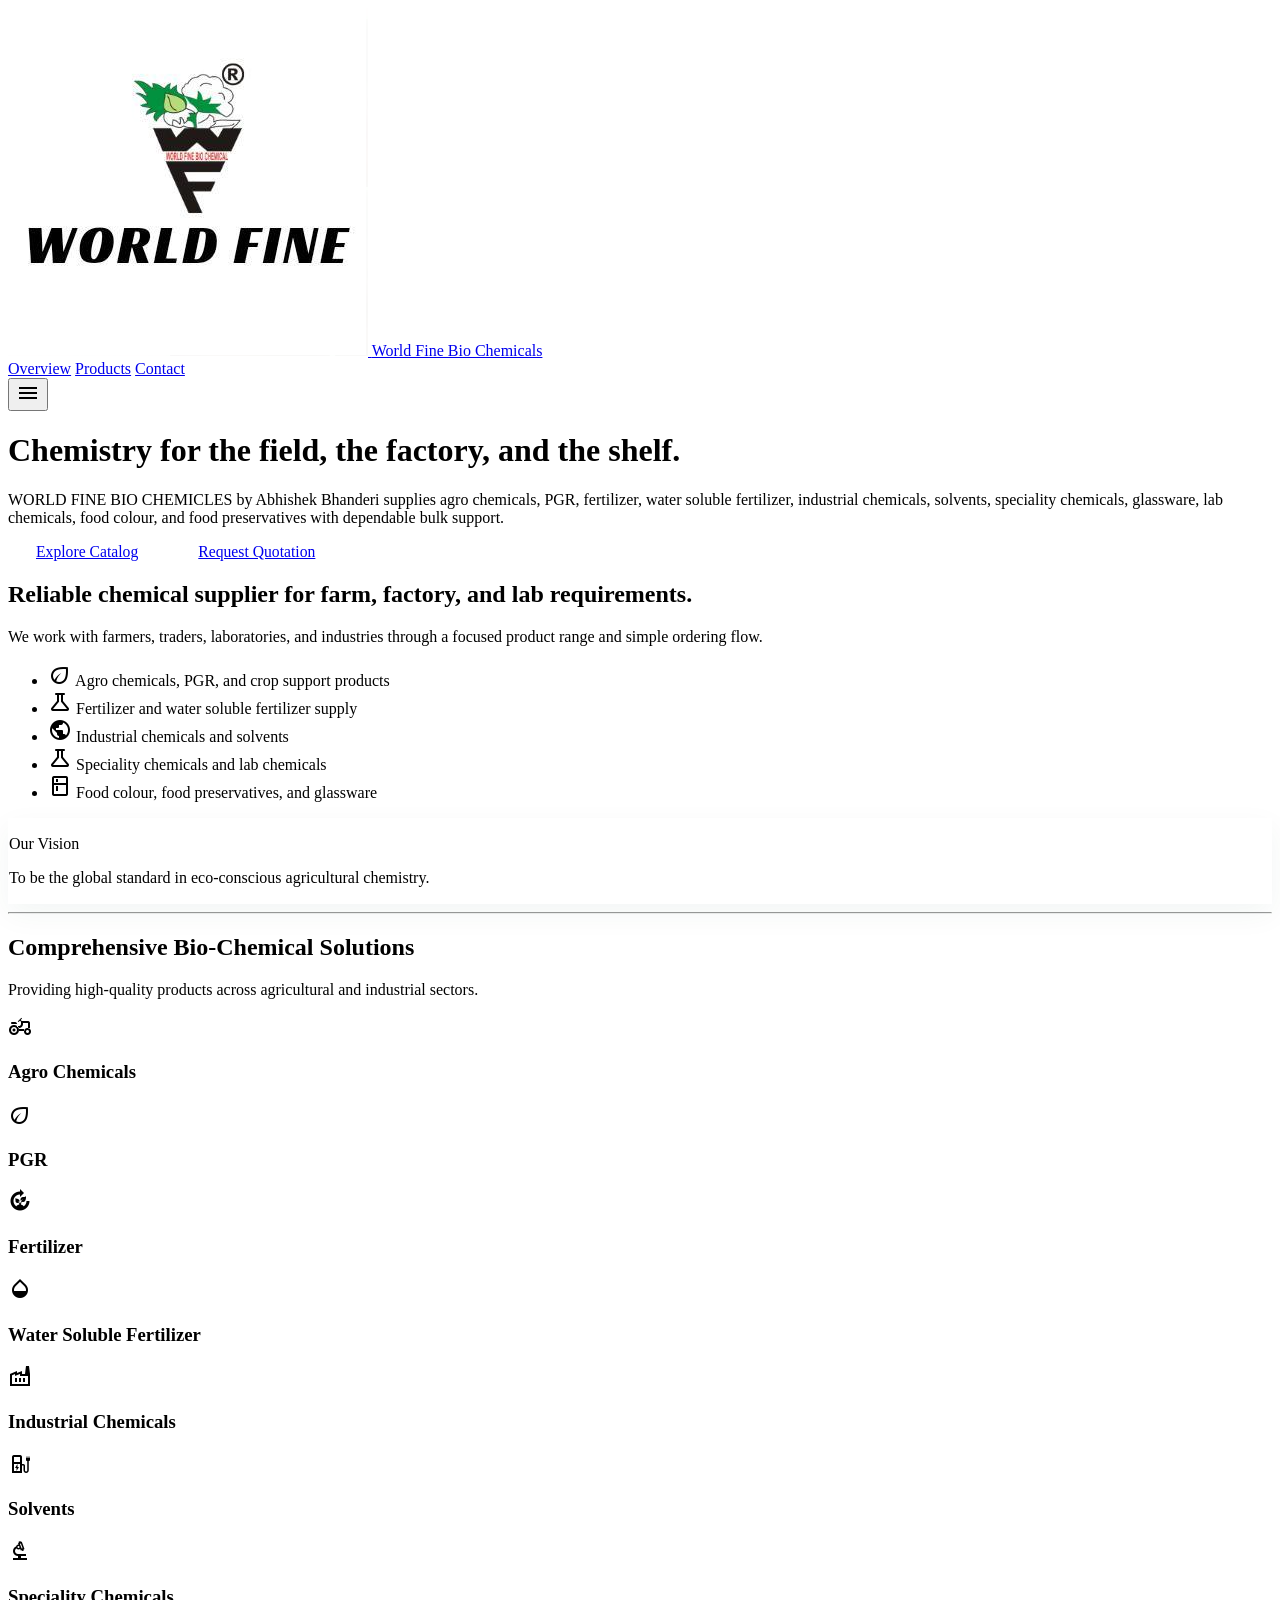
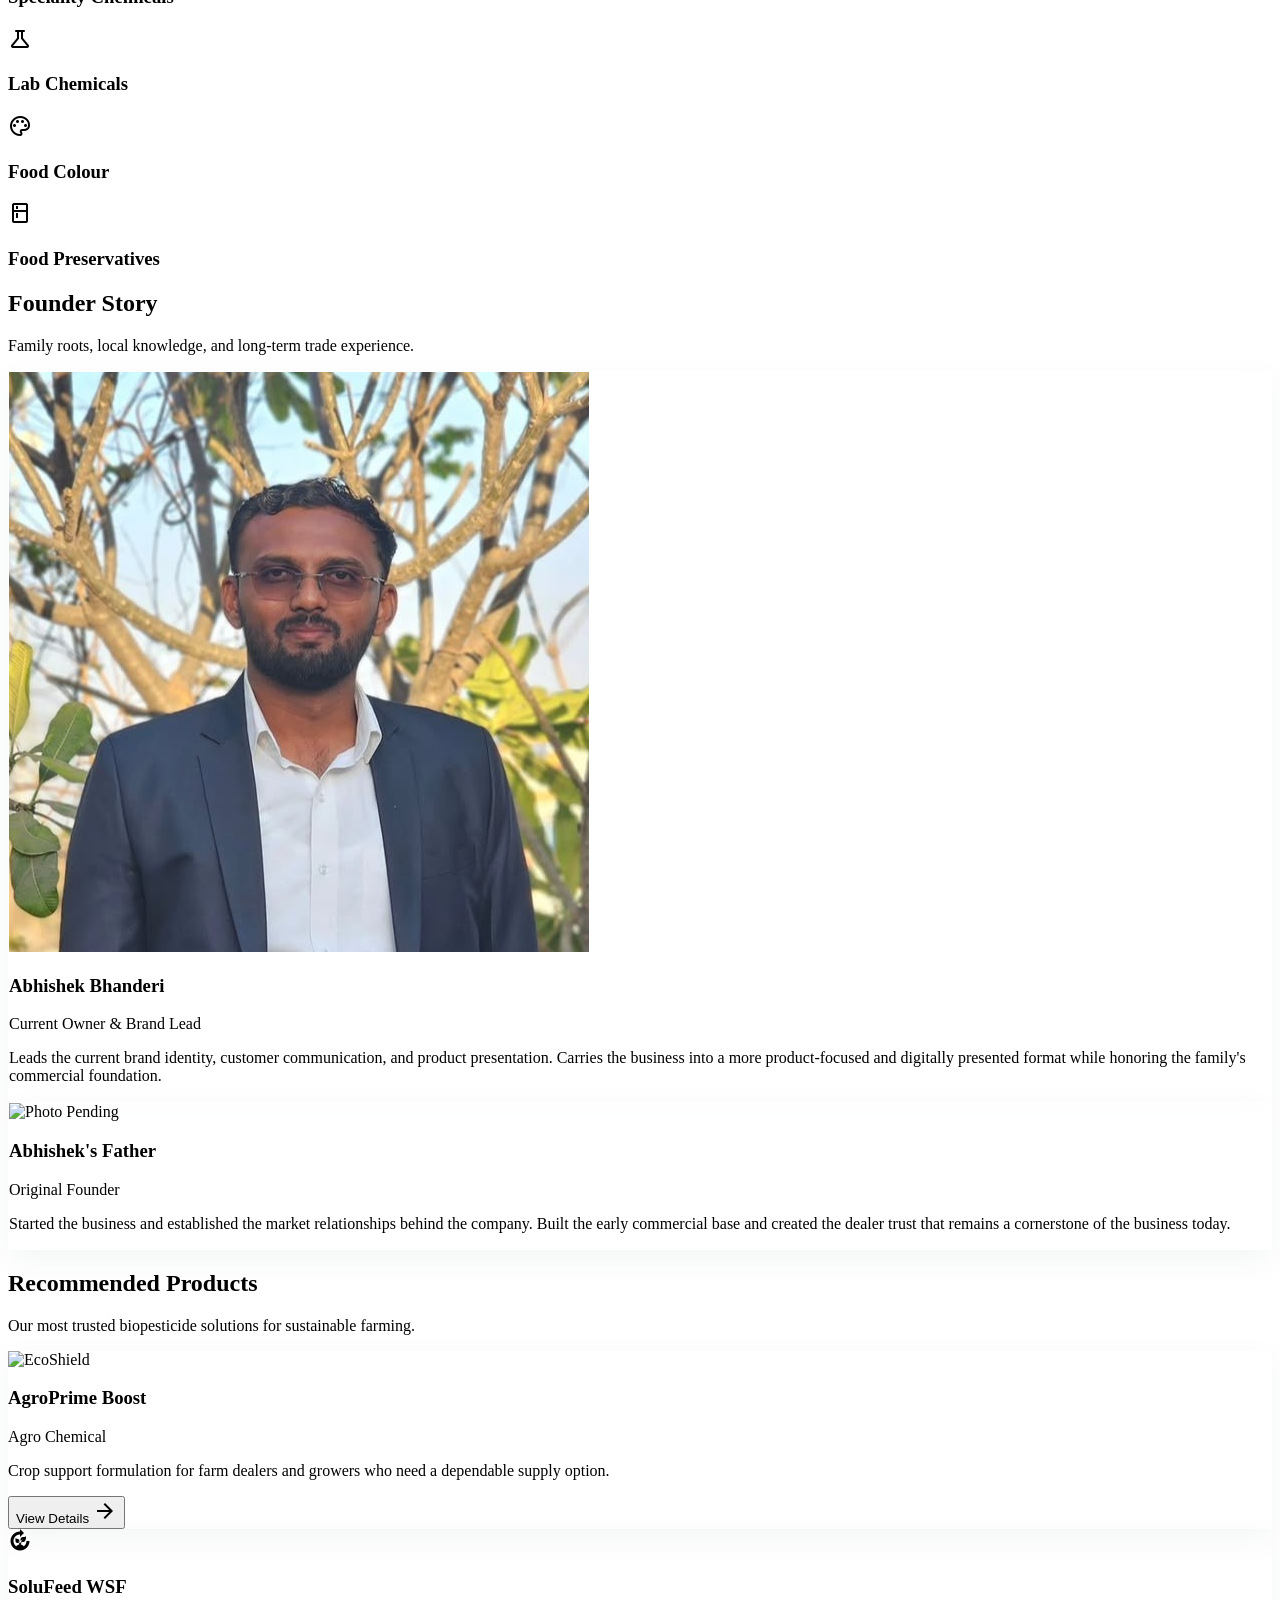
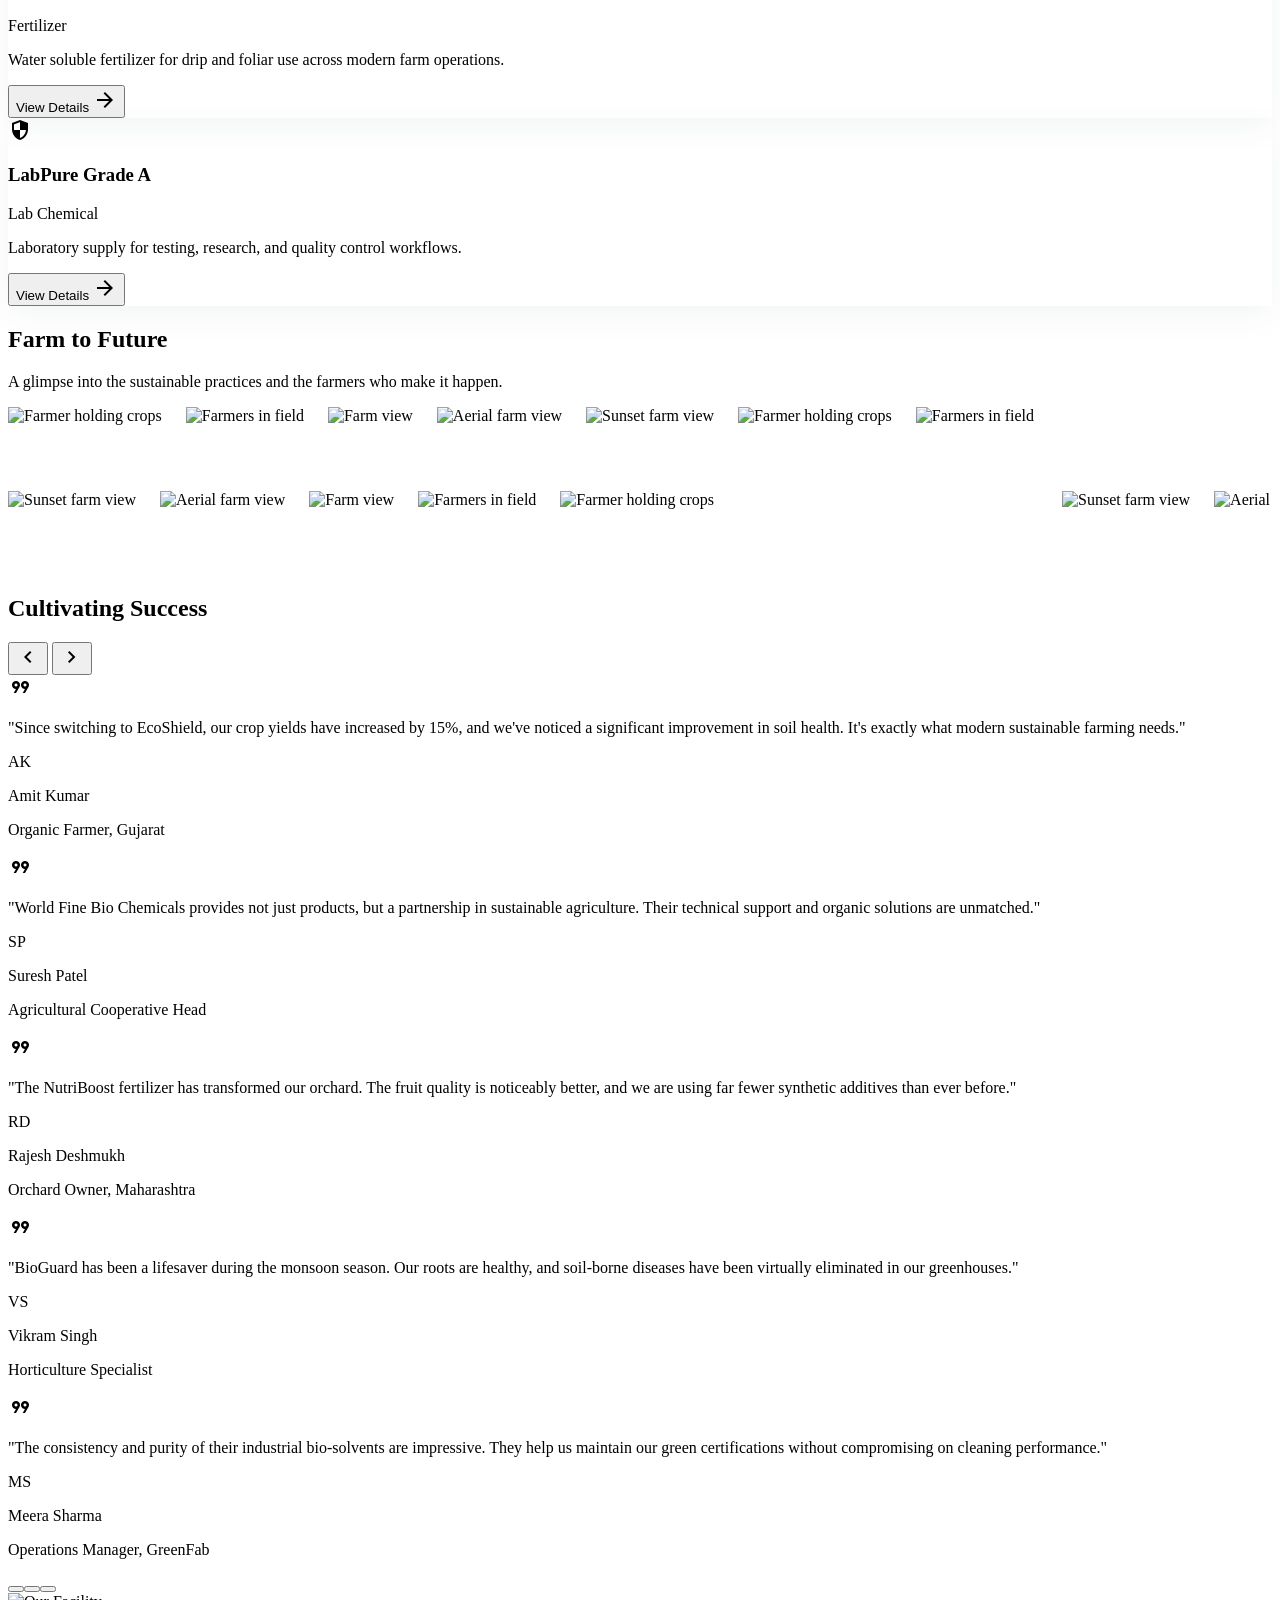
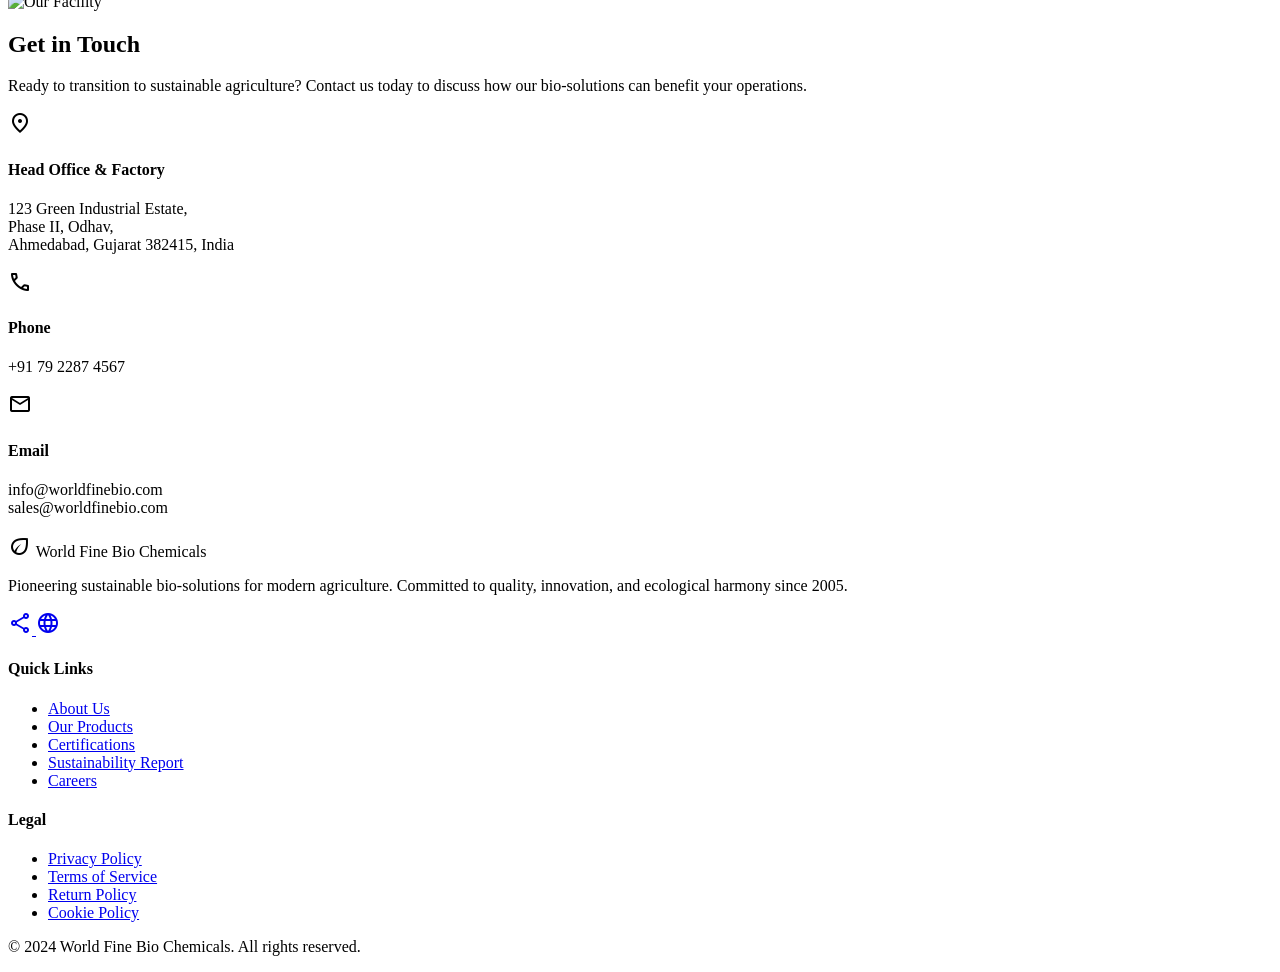
==== commit 096c5221: "Update fmt.Println message from 'Hello' to 'Goodbye'" ====
--- a/index.html
+++ b/index.html
@@ -1,20 +1,16 @@
-<html lang="en" style="">
-  <head></head>
-  <body
-    class="bg-background text-on-background font-body-md antialiased overflow-x-hidden"
-  >
+<!DOCTYPE html>
+<html lang="en">
+  <head>
     <meta charset="utf-8" />
     <meta content="width=device-width, initial-scale=1.0" name="viewport" />
     <title>Abhishek Bhanderi | WORLD FINE BIO CHEMICLES</title>
-    <script src="https://cdn.tailwindcss.com?plugins=forms,container-queries"></script>
+    <link rel="preconnect" href="https://fonts.googleapis.com" />
+    <link rel="preconnect" href="https://fonts.gstatic.com" crossorigin />
     <link
-      href="https://fonts.googleapis.com/css2?family=Material+Symbols+Outlined:wght,FILL@100..700,0..1&amp;display=swap"
+      href="https://fonts.googleapis.com/css2?family=Material+Symbols+Outlined:wght,FILL@100..700,0..1&family=Inter:wght@400;600&family=Montserrat:wght@600;700&display=block"
       rel="stylesheet"
     />
-    <link
-      href="https://fonts.googleapis.com/css2?family=Inter:wght@400;600&amp;family=Montserrat:wght@600;700&amp;display=swap"
-      rel="stylesheet"
-    />
+    <script src="https://cdn.tailwindcss.com?plugins=forms,container-queries"></script>
     <script id="tailwind-config">
       tailwind.config = {
         darkMode: "class",
@@ -129,6 +125,10 @@
         },
       };
     </script>
+  </head>
+  <body
+    class="bg-background text-on-background font-body-md antialiased overflow-x-hidden"
+  >
     <style>
       .fade-in-up {
         opacity: 0;
@@ -283,6 +283,16 @@
       .media-lightbox-close:hover {
         transform: scale(1.03);
       }
+      .hero-cta-btn {
+        border-radius: 9999px;
+        font-size: 0.98rem;
+        padding: 14px 28px;
+      }
+      .hero-cta-btn--secondary {
+        border-radius: 9999px;
+        font-size: 0.98rem;
+        padding: 14px 28px;
+      }
     </style>
     <!-- TopNavBar -->
     <nav
@@ -295,7 +305,7 @@
           <a href="index.html" class="flex items-center gap-sm">
             <img
               alt="WORLD FINE BIO CHEMICLES logo"
-              class="h-8 md:h-10"
+              class="h-10 w-10 rounded-full object-cover border-2 border-white/60 shadow-[0_8px_20px_rgba(15,35,27,0.22)] md:h-12 md:w-12"
               src="image.png"
             />
             <span
@@ -306,17 +316,17 @@
         </div>
         <nav class="hidden md:flex items-center gap-lg">
           <a
-            class="font-label-caps text-label-caps text-on-surface-variant hover:text-primary transition-colors duration-200"
+            class="font-label-caps text-[0.9rem] md:text-[0.94rem] text-on-surface-variant hover:text-primary transition-colors duration-200 bg-[#d8e8d8] text-[#0f231b] font-bold rounded-full shadow-[0_8px_18px_rgba(15,35,27,0.18)] px-4 py-2"
             href="index.html"
             >Overview</a
           >
           <a
-            class="font-label-caps text-label-caps text-on-surface-variant hover:text-primary transition-colors duration-200"
+            class="font-label-caps text-[0.9rem] md:text-[0.94rem] text-on-surface-variant hover:text-primary transition-colors duration-200"
             href="products.html"
             >Products</a
           >
           <a
-            class="font-label-caps text-label-caps text-on-surface-variant hover:text-primary transition-colors duration-200"
+            class="font-label-caps text-[0.9rem] md:text-[0.94rem] text-on-surface-variant hover:text-primary transition-colors duration-200"
             href="contact.html"
             >Contact</a
           >
@@ -398,12 +408,12 @@
         </p>
         <div class="flex gap-md justify-center">
           <a
-            class="bg-secondary text-on-secondary px-xl py-md rounded-lg font-label-caps text-label-caps hover:bg-surface-tint transition-all duration-200 hover:-translate-y-[1px] shadow-lg"
+            class="hero-cta-btn bg-secondary text-on-secondary px-xl py-md font-label-caps text-label-caps hover:bg-surface-tint transition-all duration-200 hover:-translate-y-[1px] shadow-lg"
             href="#products"
             >Explore Catalog</a
           >
           <a
-            class="bg-surface/20 text-on-primary border border-on-primary backdrop-blur-sm px-xl py-md rounded-lg font-label-caps text-label-caps hover:bg-surface/40 transition-all duration-200"
+            class="hero-cta-btn hero-cta-btn--secondary bg-surface/20 text-on-primary border border-on-primary backdrop-blur-sm px-xl py-md font-label-caps text-label-caps hover:bg-surface/40 transition-all duration-200"
             href="#about"
             >Request Quotation</a
           >
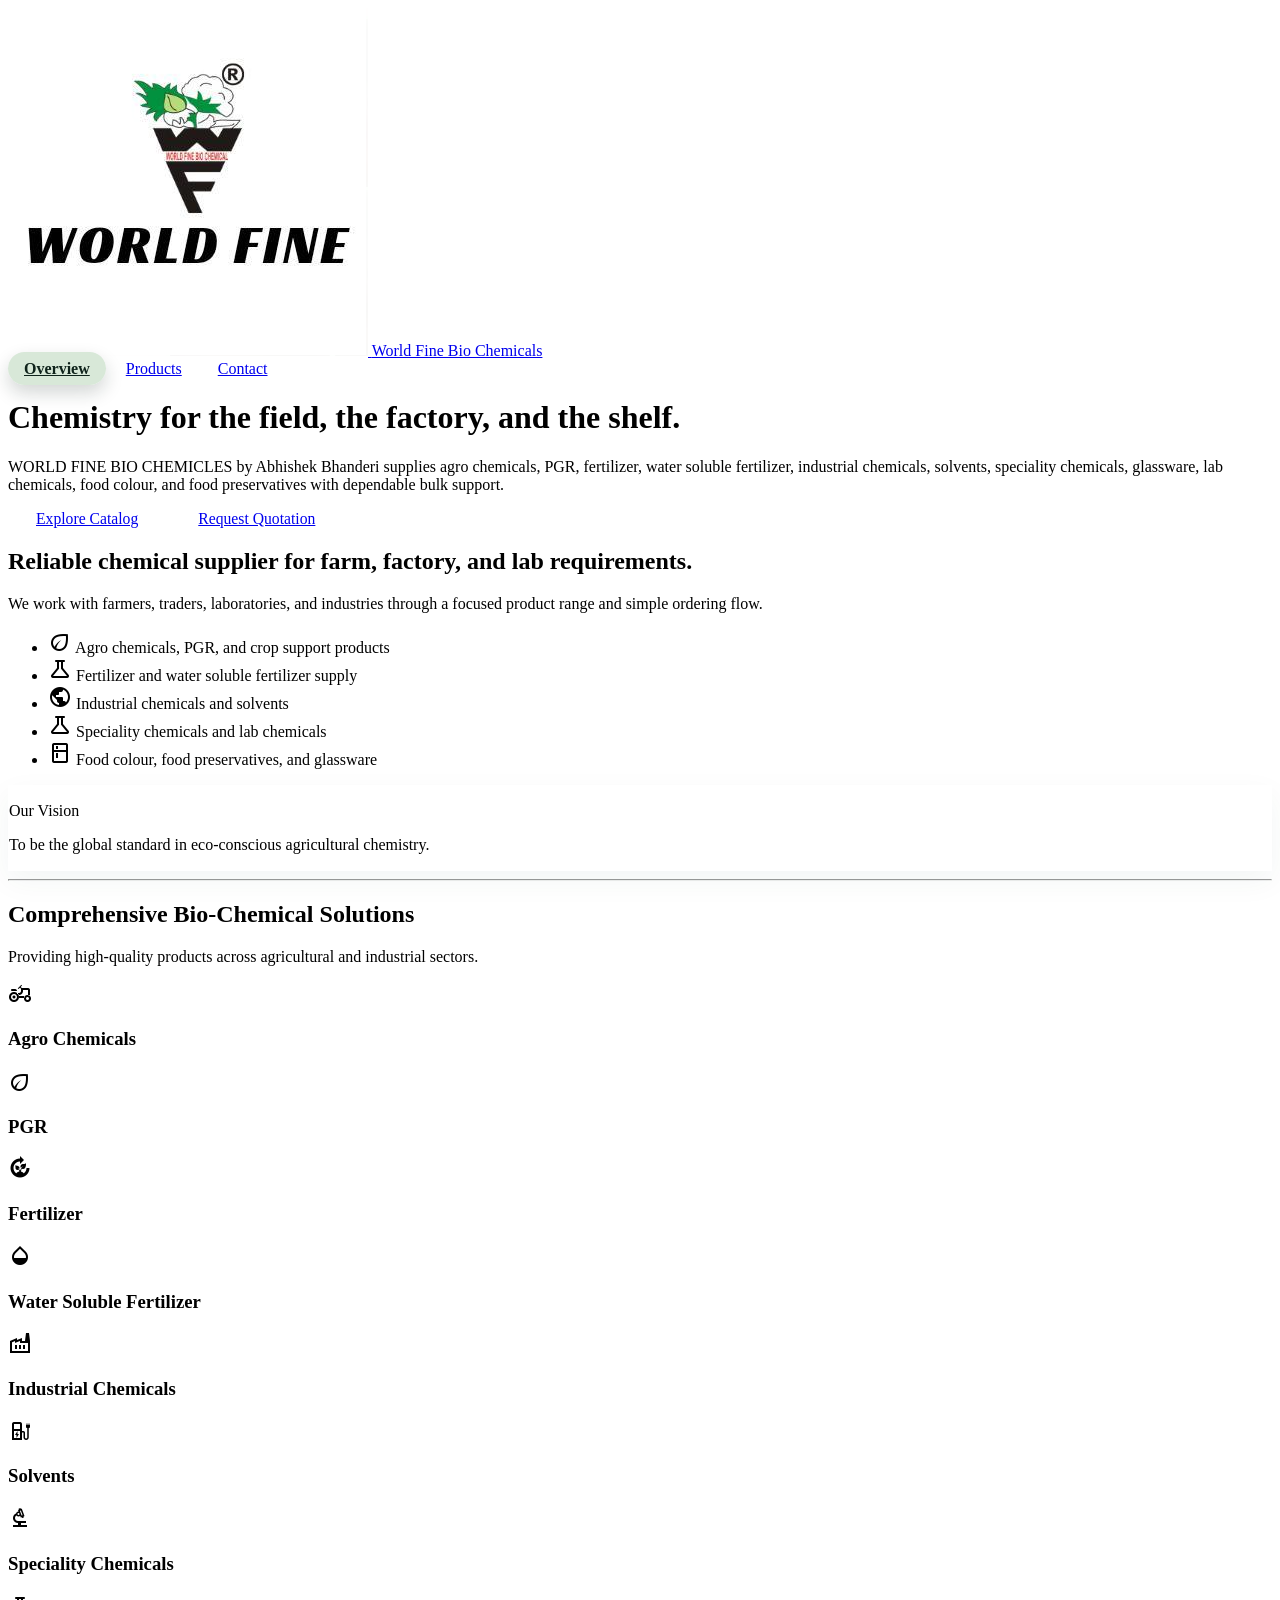
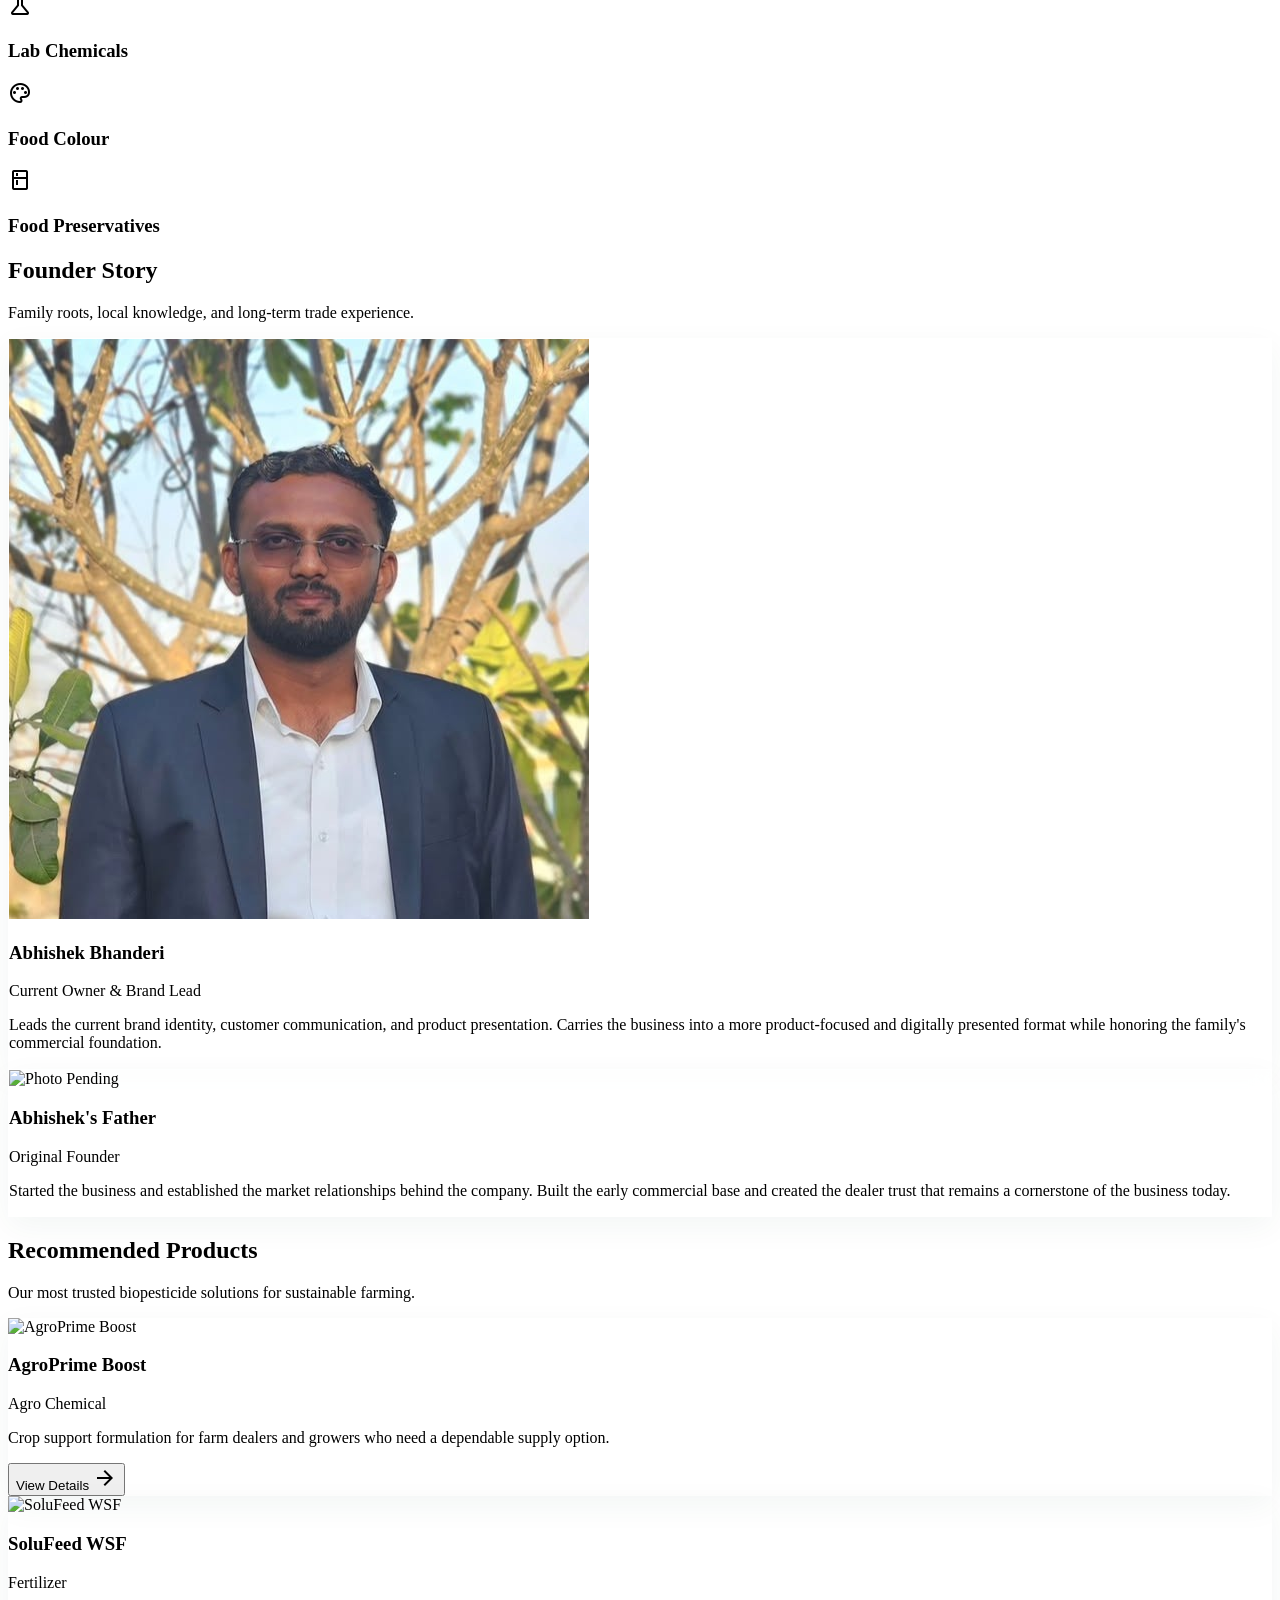
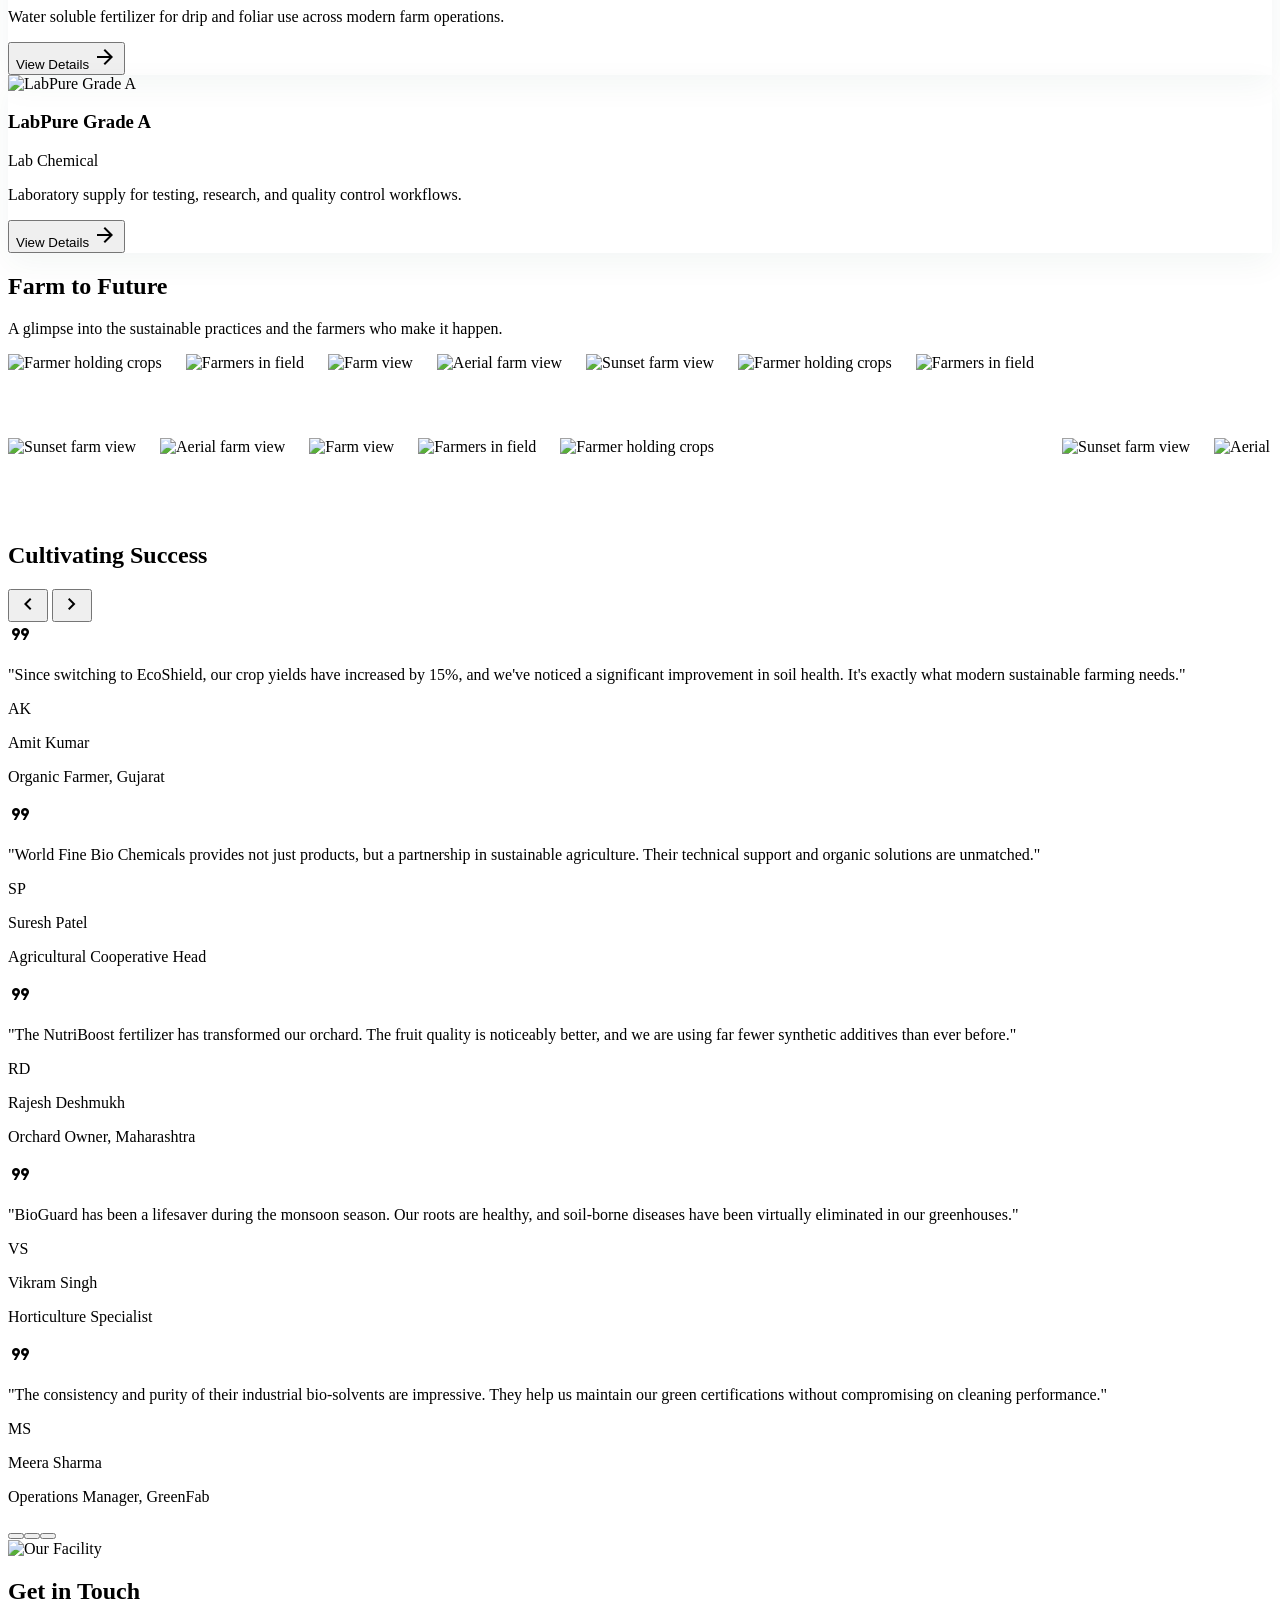
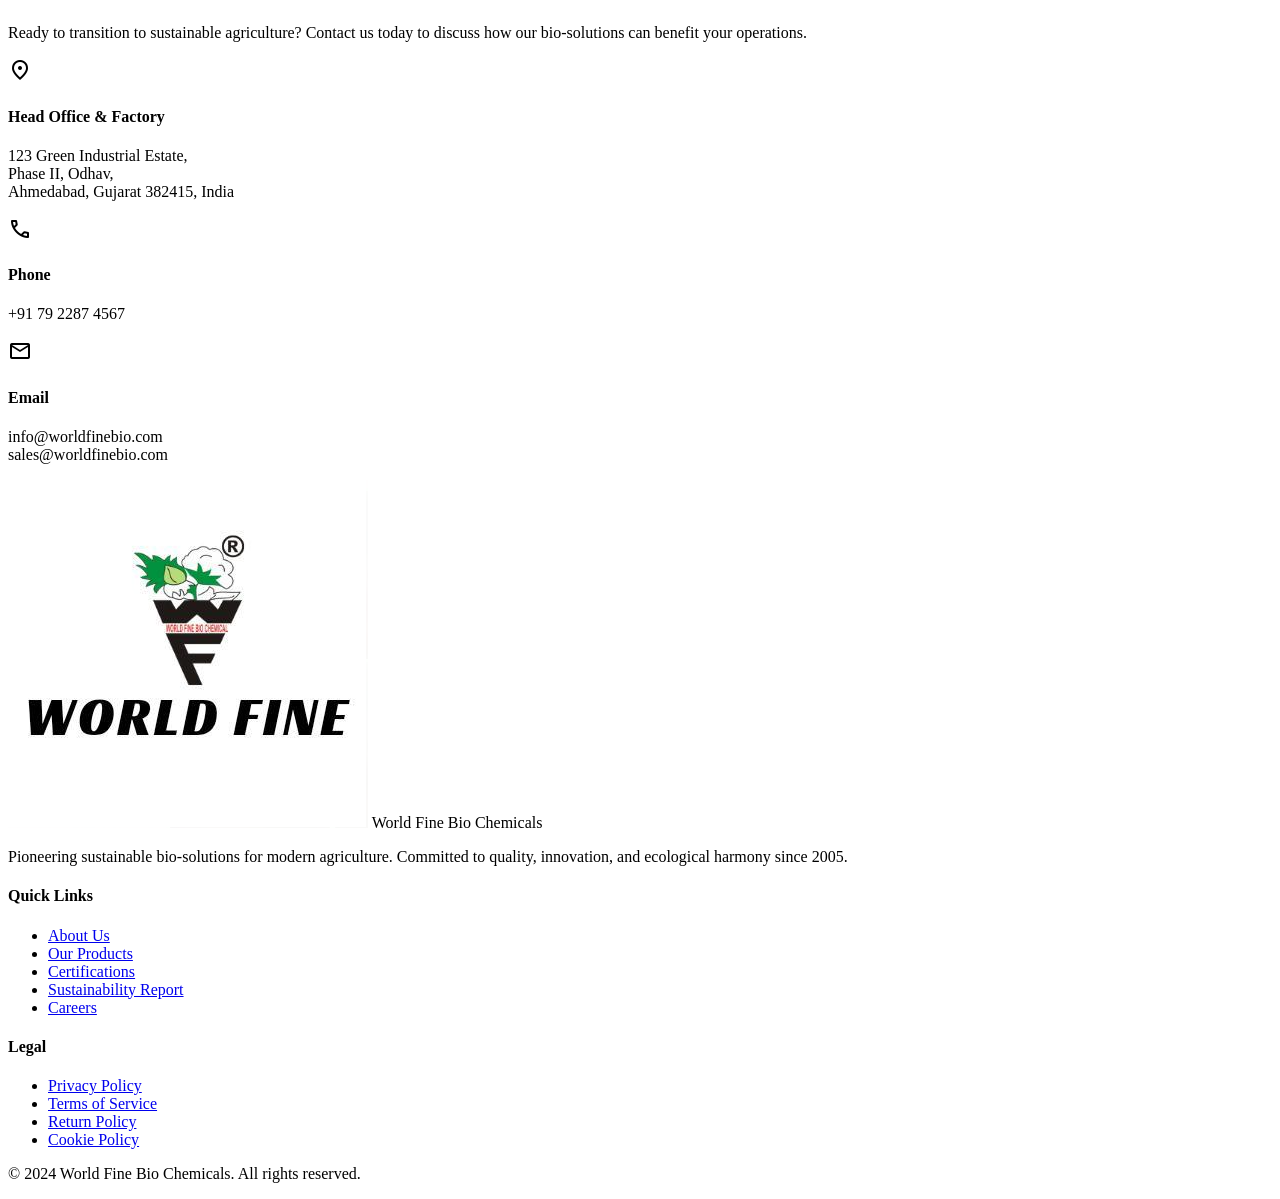
==== commit 3015f765: "Final V1 No feature and all things" ====
--- a/index.html
+++ b/index.html
@@ -156,6 +156,58 @@
         border: 1px solid rgba(255, 255, 255, 0.3);
       }
 
+      .site-nav-link {
+        border-radius: 9999px;
+        padding: 8px 16px;
+        transition: background-color 180ms ease, color 180ms ease, box-shadow 180ms ease;
+      }
+
+      .site-nav-link:hover {
+        background: rgba(216, 232, 216, 0.45);
+        color: #0f231b;
+        box-shadow: 0 6px 16px rgba(15, 35, 27, 0.08);
+      }
+
+      .site-nav-link.nav-active {
+        background: #d8e8d8;
+        color: #0f231b;
+        font-weight: 700;
+        box-shadow: 0 8px 18px rgba(15, 35, 27, 0.18);
+      }
+
+      .site-nav-link.nav-active:hover {
+        background: #d8e8d8;
+      }
+
+      .mobile-nav {
+        display: none;
+        margin: 0 24px 16px;
+        border-radius: 18px;
+        border: 1px solid rgba(6, 78, 59, 0.12);
+        background: rgba(255, 255, 255, 0.96);
+        box-shadow: 0 16px 40px rgba(6, 78, 59, 0.12);
+        padding: 10px;
+      }
+
+      .mobile-nav.open {
+        display: block;
+      }
+
+      .mobile-nav a {
+        display: flex;
+        align-items: center;
+        justify-content: space-between;
+        padding: 12px 14px;
+        border-radius: 9999px;
+        font-weight: 600;
+        color: #0f231b;
+        transition: background-color 160ms ease, transform 160ms ease;
+      }
+
+      .mobile-nav a:hover {
+        background: rgba(216, 232, 216, 0.55);
+      }
+
       /* Marquee Styles */
       @keyframes marquee-left {
         0% {
@@ -293,52 +345,445 @@
         font-size: 0.98rem;
         padding: 14px 28px;
       }
+
+      .company-name-mobile {
+        display: none;
+      }
+
+      /* Product Modal Styles */
+      .modal-overlay {
+        position: fixed;
+        inset: 0;
+        background: rgba(3, 12, 9, 0.72);
+        display: flex;
+        align-items: center;
+        justify-content: center;
+        padding: 24px;
+        z-index: 1200;
+        opacity: 0;
+        visibility: hidden;
+        transition: opacity 0.25s ease, visibility 0.25s ease;
+      }
+
+      .modal-overlay.active {
+        opacity: 1;
+        visibility: visible;
+      }
+
+      .modal-card {
+        width: min(100%, 1040px);
+        max-height: 90vh;
+        overflow: auto;
+        border-radius: 28px;
+        background: linear-gradient(180deg, rgba(255, 255, 255, 0.98), rgba(239, 244, 255, 0.96));
+        box-shadow: 0 30px 90px rgba(0, 0, 0, 0.28);
+        transform: translateY(18px) scale(0.98);
+        opacity: 0;
+        transition: transform 0.25s ease, opacity 0.25s ease;
+      }
+
+      .modal-overlay.active .modal-card {
+        transform: translateY(0) scale(1);
+        opacity: 1;
+      }
+
+      .close-modal {
+        width: 42px;
+        height: 42px;
+        border-radius: 9999px;
+        display: grid;
+        place-items: center;
+        border: 1px solid rgba(0, 53, 39, 0.12);
+        background: white;
+        color: #003527;
+        box-shadow: 0 10px 28px rgba(15, 35, 27, 0.18);
+        transition: transform 0.15s ease;
+      }
+
+      .close-modal:hover {
+        transform: scale(1.05);
+      }
+
+      .product-modal-gallery {
+        display: grid;
+        gap: 12px;
+        align-content: start;
+      }
+
+      .product-modal-main {
+        position: relative;
+        aspect-ratio: 1 / 1;
+        min-height: 0;
+        border-radius: 24px;
+        overflow: hidden;
+        background: linear-gradient(135deg, rgba(0, 53, 39, 0.08), rgba(6, 78, 59, 0.18));
+        border: 1px solid rgba(0, 53, 39, 0.08);
+      }
+
+      .product-modal-main img {
+        width: 100%;
+        height: 100%;
+        object-fit: cover;
+        display: block;
+      }
+
+      .product-modal-thumbs {
+        display: grid;
+        grid-template-columns: repeat(4, minmax(0, 1fr));
+        gap: 12px;
+      }
+
+      .product-modal-thumb {
+        aspect-ratio: 1 / 1;
+        border-radius: 16px;
+        overflow: hidden;
+        border: 1px solid rgba(0, 53, 39, 0.08);
+        background: #f7faf6;
+        padding: 0;
+        min-height: 0;
+        transition: border-color 0.18s ease, box-shadow 0.18s ease, transform 0.18s ease;
+      }
+
+      .product-modal-thumb.active {
+        border-color: #006c49;
+        box-shadow: 0 0 0 3px rgba(0, 108, 73, 0.12);
+      }
+
+      .product-modal-thumb img {
+        width: 100%;
+        height: 100%;
+        object-fit: cover;
+        display: block;
+      }
+
+      .product-modal-meta {
+        display: flex;
+        flex-direction: column;
+        gap: 18px;
+      }
+
+      .product-modal-meta > div {
+        display: grid;
+        gap: 10px;
+      }
+
+      .product-modal-meta .modal-spec-grid {
+        display: grid;
+        grid-template-columns: repeat(2, minmax(0, 1fr));
+        gap: 16px;
+        border-radius: 20px;
+        background: linear-gradient(180deg, #f7faf6, #eef5f0);
+        border: 1px solid rgba(0, 53, 39, 0.08);
+        padding: 18px;
+      }
+
+      .product-modal-actions {
+        display: flex;
+        flex-wrap: wrap;
+        gap: 12px;
+      }
+
+      .product-modal-actions a,
+      .product-modal-actions button {
+        min-height: 48px;
+        padding-inline: 22px;
+        border-radius: 9999px;
+        font-weight: 700;
+        transition: transform 180ms ease, box-shadow 180ms ease;
+      }
+
+      .product-modal-actions a {
+        display: inline-flex;
+        align-items: center;
+        justify-content: center;
+        background: linear-gradient(180deg, #006c49, #004a36);
+        color: #ffffff;
+        box-shadow: 0 12px 30px rgba(2, 34, 23, 0.12);
+      }
+
+      .product-modal-actions button {
+        border: 1px solid rgba(0, 53, 39, 0.14);
+        background: #ffffff;
+        color: #003527;
+      }
+
+      .product-modal-actions a:hover,
+      .product-modal-actions button:hover {
+        transform: translateY(-2px);
+      }
+
+      @media (max-width: 640px) {
+        html {
+          font-size: 15px;
+        }
+
+        nav.sticky > div {
+          padding-top: 10px;
+          padding-bottom: 10px;
+          padding-left: 10px !important;
+          padding-right: 10px !important;
+        }
+
+        nav.sticky img {
+          width: 36px;
+          height: 36px;
+        }
+
+        .company-name-mobile {
+          display: block !important;
+          font-size: 0.72rem;
+          line-height: 1.1;
+          max-width: calc(100vw - 120px);
+          white-space: nowrap;
+          overflow: hidden;
+          text-overflow: ellipsis;
+          flex-shrink: 1;
+        }
+
+        #home {
+          min-height: 60vh !important;
+          height: auto !important;
+        }
+
+        #hero-slideshow,
+        .hero-slide {
+          min-height: 60vh !important;
+        }
+
+        .hero-slide {
+          background-size: cover !important;
+          background-color: #eaf1ec;
+          background-position: center center;
+          background-repeat: no-repeat;
+        }
+
+        #home h1 {
+          font-size: 1.5rem !important;
+          line-height: 1.1 !important;
+          letter-spacing: -0.01em;
+          margin-bottom: 8px !important;
+        }
+
+        #home p {
+          font-size: 0.85rem !important;
+          line-height: 1.3 !important;
+          margin-bottom: 12px !important;
+        }
+
+        .hero-actions {
+          flex-direction: row;
+          justify-content: center;
+          align-items: center;
+          gap: 8px;
+        }
+
+        .hero-actions > a {
+          width: auto;
+          padding: 8px 12px !important;
+          font-size: 0.7rem !important;
+        }
+
+        .px-md {
+          padding-left: 16px;
+          padding-right: 16px;
+        }
+
+        .py-xl {
+          padding-top: 40px;
+          padding-bottom: 40px;
+        }
+
+        .py-lg {
+          padding-top: 24px;
+          padding-bottom: 24px;
+        }
+
+        .mb-xl {
+          margin-bottom: 24px;
+        }
+
+        .mb-lg {
+          margin-bottom: 16px;
+        }
+
+        .mb-md {
+          margin-bottom: 12px;
+        }
+
+        .gap-xl {
+          gap: 24px;
+        }
+
+        .gap-lg {
+          gap: 16px;
+        }
+
+        .gap-md {
+          gap: 12px;
+        }
+
+        .text-headline-display {
+          font-size: 1.9rem !important;
+          line-height: 1.08 !important;
+        }
+
+        .text-headline-lg {
+          font-size: 1.45rem !important;
+          line-height: 1.18 !important;
+        }
+
+        .text-headline-md {
+          font-size: 1.05rem !important;
+          line-height: 1.2 !important;
+        }
+
+        .text-body-lg {
+          font-size: 0.95rem !important;
+          line-height: 1.55 !important;
+        }
+
+        .text-body-md {
+          font-size: 0.9rem !important;
+          line-height: 1.55 !important;
+        }
+
+        .text-body-sm {
+          font-size: 0.84rem !important;
+          line-height: 1.5 !important;
+        }
+
+        .text-label-caps {
+          font-size: 0.64rem !important;
+          letter-spacing: 0.08em;
+        }
+
+        .grid.grid-cols-2,
+        .grid.md\:grid-cols-2,
+        .grid.lg\:grid-cols-3,
+        .grid.grid-cols-2.md\:grid-cols-4.lg\:grid-cols-5 {
+          grid-template-columns: 1fr !important;
+        }
+
+        #product-categories .grid {
+          grid-template-columns: repeat(2, minmax(0, 1fr)) !important;
+          gap: 10px !important;
+        }
+
+        #product-categories .grid > div {
+          padding: 12px;
+          border-radius: 16px;
+        }
+
+        #product-categories .grid > div .w-12,
+        #product-categories .grid > div .h-12 {
+          width: 2.5rem !important;
+          height: 2.5rem !important;
+        }
+
+        #product-categories .grid > div span.material-symbols-outlined {
+          font-size: 1.05rem !important;
+        }
+
+        .h-48 {
+          height: 9rem !important;
+        }
+
+        .w-32.h-32,
+        .w-40.h-40 {
+          width: 88px !important;
+          height: 88px !important;
+        }
+
+        .glass-card {
+          padding: 16px;
+        }
+
+        .site-nav-link {
+          padding: 6px 10px;
+          font-size: 0.72rem;
+        }
+
+        .mobile-nav {
+          margin: 0 16px 12px;
+        }
+
+        .mobile-nav a {
+          padding: 10px 12px;
+          font-size: 0.92rem;
+        }
+
+        #testimonials {
+          padding-top: 32px;
+          padding-bottom: 32px;
+        }
+
+        #testimonials h2 {
+          margin-bottom: 18px;
+        }
+
+        #testimonial-track {
+          touch-action: pan-y;
+        }
+
+        #testimonials .bg-tertiary-container {
+          padding: 16px !important;
+          border-radius: 18px;
+        }
+
+        #testimonials .bg-tertiary-container p {
+          font-size: 0.88rem !important;
+        }
+
+        footer {
+          padding-top: 16px;
+          padding-bottom: 8px;
+        }
+
+        footer .max-w-container-max.mx-auto.grid {
+          display: grid;
+          grid-template-columns: 1fr 1fr;
+          gap: 12px 8px;
+        }
+
+        footer .max-w-container-max.mx-auto.grid > div:first-child {
+          grid-column: span 2;
+        }
+
+        footer .flex.items-center.mb-md {
+          margin-bottom: 4px !important;
+        }
+
+        footer h4 {
+          margin-bottom: 4px !important;
+          font-size: 0.8rem !important;
+        }
+
+        footer .font-headline-md.text-headline-md.font-bold {
+          font-size: 0.85rem !important;
+        }
+
+        footer p.mb-md {
+          margin-bottom: 6px !important;
+          line-height: 1.2 !important;
+        }
+
+        footer .mt-xl {
+          margin-top: 12px !important;
+          padding-top: 8px !important;
+        }
+
+        footer .space-y-sm > li {
+          margin-top: 2px !important;
+        }
+
+        footer .font-body-sm,
+        footer .text-body-sm {
+          font-size: 0.7rem !important;
+          line-height: 1.15 !important;
+        }
+      }
     </style>
-    <!-- TopNavBar -->
-    <nav
-      class="sticky top-0 w-full z-50 bg-surface/90 backdrop-blur-md shadow-[0_10px_30px_rgba(6,78,59,0.05)] transition-all duration-300"
-    >
-      <div
-        class="flex justify-between items-center px-xl py-md max-w-container-max mx-auto md:px-lg"
-      >
-        <div class="flex items-center gap-sm">
-          <a href="index.html" class="flex items-center gap-sm">
-            <img
-              alt="WORLD FINE BIO CHEMICLES logo"
-              class="h-10 w-10 rounded-full object-cover border-2 border-white/60 shadow-[0_8px_20px_rgba(15,35,27,0.22)] md:h-12 md:w-12"
-              src="image.png"
-            />
-            <span
-              class="font-headline-md text-headline-md font-bold text-primary hidden md:block"
-              >World Fine Bio Chemicals</span
-            >
-          </a>
-        </div>
-        <nav class="hidden md:flex items-center gap-lg">
-          <a
-            class="font-label-caps text-[0.9rem] md:text-[0.94rem] text-on-surface-variant hover:text-primary transition-colors duration-200 bg-[#d8e8d8] text-[#0f231b] font-bold rounded-full shadow-[0_8px_18px_rgba(15,35,27,0.18)] px-4 py-2"
-            href="index.html"
-            >Overview</a
-          >
-          <a
-            class="font-label-caps text-[0.9rem] md:text-[0.94rem] text-on-surface-variant hover:text-primary transition-colors duration-200"
-            href="products.html"
-            >Products</a
-          >
-          <a
-            class="font-label-caps text-[0.9rem] md:text-[0.94rem] text-on-surface-variant hover:text-primary transition-colors duration-200"
-            href="contact.html"
-            >Contact</a
-          >
-          
-        </nav>
-        
-        <!-- Mobile Menu Toggle -->
-        <button class="md:hidden text-primary">
-          <span class="material-symbols-outlined">menu</span>
-        </button>
-      </div>
-    </nav>
+    <script src="header.js"></script>
     <!-- Hero Section with Automated Slideshow -->
     <header
       class="relative min-h-[90vh] flex items-center justify-center overflow-hidden"
@@ -406,7 +851,7 @@
           solvents, speciality chemicals, glassware, lab chemicals, food colour,
           and food preservatives with dependable bulk support.
         </p>
-        <div class="flex gap-md justify-center">
+        <div class="hero-actions flex gap-md justify-center">
           <a
             class="hero-cta-btn bg-secondary text-on-secondary px-xl py-md font-label-caps text-label-caps hover:bg-surface-tint transition-all duration-200 hover:-translate-y-[1px] shadow-lg"
             href="#products"
@@ -763,14 +1208,22 @@
           </p>
         </div>
         <div class="grid lg:grid-cols-3 gap-lg">
+          <!-- Card 1 -->
           <div
-            class="bg-white rounded-xl p-lg ambient-shadow flex flex-col hover:-translate-y-1 transition-transform duration-300 fade-in-up visible group"
+            class="bg-white rounded-xl p-lg ambient-shadow flex flex-col hover:-translate-y-1 transition-transform duration-300 fade-in-up visible group cursor-pointer product-modal-trigger"
+            tabindex="0"
+            data-name="AgroPrime Boost"
+            data-category="Agro Chemical"
+            data-desc="Crop support formulation for farm dealers and growers who need a dependable supply option."
+            data-pack="1L, 5L, 20L"
+            data-specs="98% Purity"
+            data-slides='["https://images.unsplash.com/photo-1500382017468-9049fed747ef?w=1200", "https://images.unsplash.com/photo-1628352081506-83c43123ed6d?w=1200"]'
           >
             <div class="h-48 rounded-lg mb-md overflow-hidden">
               <img
-                alt="EcoShield"
+                alt="AgroPrime Boost"
                 class="w-full h-full object-cover group-hover:scale-105 transition-transform duration-500"
-                src="https://lh3.googleusercontent.com/aida/[base64]"
+                src="https://images.unsplash.com/photo-1500382017468-9049fed747ef?w=1200"
               />
             </div>
             <h3 class="font-headline-md text-headline-md text-primary mb-xs">
@@ -786,7 +1239,7 @@
               dependable supply option.
             </p>
             <button
-              class="text-secondary font-label-caps text-label-caps flex items-center gap-xs hover:text-primary transition-colors"
+              class="text-secondary font-label-caps text-label-caps flex items-center gap-xs hover:text-primary transition-colors pointer-events-none"
             >
               View Details
               <span class="material-symbols-outlined text-[16px]"
@@ -794,16 +1247,25 @@
               >
             </button>
           </div>
+          <!-- Card 2 -->
           <div
-            class="bg-white rounded-xl p-lg ambient-shadow flex flex-col hover:-translate-y-1 transition-transform duration-300 fade-in-up visible group"
+            class="bg-white rounded-xl p-lg ambient-shadow flex flex-col hover:-translate-y-1 transition-transform duration-300 fade-in-up visible group cursor-pointer product-modal-trigger"
+            tabindex="0"
+            data-name="SoluFeed WSF"
+            data-category="Fertilizer"
+            data-desc="Water soluble fertilizer for drip and foliar use across modern farm operations."
+            data-pack="25kg Bags"
+            data-specs="19:19:19 / 13:0:45"
+            data-slides='["https://images.unsplash.com/photo-1622383529357-37ae49f9b10a?w=1200"]'
           >
             <div
-              class="h-48 bg-surface-container rounded-lg mb-md flex items-center justify-center"
-            >
-              <span
-                class="material-symbols-outlined text-6xl text-secondary group-hover:scale-110 transition-transform duration-500"
-                >compost</span
-              >
+              class="h-48 bg-surface-container rounded-lg mb-md flex items-center justify-center overflow-hidden"
+            >
+               <img
+                alt="SoluFeed WSF"
+                class="w-full h-full object-cover group-hover:scale-105 transition-transform duration-500"
+                src="https://images.unsplash.com/photo-1622383529357-37ae49f9b10a?w=1200"
+              />
             </div>
             <h3 class="font-headline-md text-headline-md text-primary mb-xs">
               SoluFeed WSF
@@ -818,7 +1280,7 @@
               farm operations.
             </p>
             <button
-              class="text-secondary font-label-caps text-label-caps flex items-center gap-xs hover:text-primary transition-colors"
+              class="text-secondary font-label-caps text-label-caps flex items-center gap-xs hover:text-primary transition-colors pointer-events-none"
             >
               View Details
               <span class="material-symbols-outlined text-[16px]"
@@ -826,16 +1288,25 @@
               >
             </button>
           </div>
+          <!-- Card 3 -->
           <div
-            class="bg-white rounded-xl p-lg ambient-shadow flex flex-col hover:-translate-y-1 transition-transform duration-300 fade-in-up visible group"
+            class="bg-white rounded-xl p-lg ambient-shadow flex flex-col hover:-translate-y-1 transition-transform duration-300 fade-in-up visible group cursor-pointer product-modal-trigger"
+            tabindex="0"
+            data-name="LabPure Grade A"
+            data-category="Lab Chemical"
+            data-desc="Laboratory supply for testing, research, and quality control workflows."
+            data-pack="500ml, 1L, 5L"
+            data-specs="Research and QC"
+            data-slides='["https://images.unsplash.com/photo-1532187863486-abf9dbad1b69?w=1200"]'
           >
             <div
-              class="h-48 bg-surface-container rounded-lg mb-md flex items-center justify-center"
-            >
-              <span
-                class="material-symbols-outlined text-6xl text-secondary group-hover:scale-110 transition-transform duration-500"
-                >security</span
-              >
+              class="h-48 bg-surface-container rounded-lg mb-md flex items-center justify-center overflow-hidden"
+            >
+               <img
+                alt="LabPure Grade A"
+                class="w-full h-full object-cover group-hover:scale-105 transition-transform duration-500"
+                src="https://images.unsplash.com/photo-1532187863486-abf9dbad1b69?w=1200"
+              />
             </div>
             <h3 class="font-headline-md text-headline-md text-primary mb-xs">
               LabPure Grade A
@@ -850,7 +1321,7 @@
               workflows.
             </p>
             <button
-              class="text-secondary font-label-caps text-label-caps flex items-center gap-xs hover:text-primary transition-colors"
+              class="text-secondary font-label-caps text-label-caps flex items-center gap-xs hover:text-primary transition-colors pointer-events-none"
             >
               View Details
               <span class="material-symbols-outlined text-[16px]"
@@ -1266,6 +1737,39 @@
           prevBtn.onclick = () => goToSlide(currentIndex - 1);
           nextBtn.onclick = () => goToSlide(currentIndex + 1);
 
+          let touchStartX = 0;
+          let touchStartY = 0;
+
+          track.addEventListener(
+            "touchstart",
+            (event) => {
+              const touch = event.changedTouches[0];
+              touchStartX = touch.clientX;
+              touchStartY = touch.clientY;
+            },
+            { passive: true }
+          );
+
+          track.addEventListener(
+            "touchend",
+            (event) => {
+              const touch = event.changedTouches[0];
+              const deltaX = touch.clientX - touchStartX;
+              const deltaY = touch.clientY - touchStartY;
+
+              if (Math.abs(deltaX) < 40 || Math.abs(deltaX) < Math.abs(deltaY)) {
+                return;
+              }
+
+              if (deltaX < 0) {
+                goToSlide(currentIndex + 1);
+              } else {
+                goToSlide(currentIndex - 1);
+              }
+            },
+            { passive: true }
+          );
+
           window.addEventListener("resize", () => {
             const newItemsVisible = window.innerWidth >= 768 ? 3 : 1;
             if (newItemsVisible !== itemsVisible) {
@@ -1355,126 +1859,141 @@
         </div>
       </div>
     </section>
-    <!-- Footer -->
-    <footer class="bg-primary text-on-primary py-xl px-md">
-      <div class="max-w-container-max mx-auto grid md:grid-cols-3 gap-xl">
-        <div>
-          <div class="flex items-center gap-sm mb-md">
-            <span class="material-symbols-outlined text-secondary text-3xl"
-              >eco</span
-            >
-            <span class="font-headline-md text-headline-md font-bold"
-              >World Fine Bio Chemicals</span
-            >
-          </div>
-          <p class="font-body-sm text-body-sm text-on-primary/80 mb-md">
-            Pioneering sustainable bio-solutions for modern agriculture.
-            Committed to quality, innovation, and ecological harmony since 2005.
-          </p>
-          <div class="flex gap-sm">
-            <a
-              class="w-10 h-10 rounded-full bg-surface/10 hover:bg-secondary flex items-center justify-center transition-colors"
-              href="#"
-            >
-              <span class="material-symbols-outlined">share</span>
-            </a>
-            <a
-              class="w-10 h-10 rounded-full bg-surface/10 hover:bg-secondary flex items-center justify-center transition-colors"
-              href="#"
-            >
-              <span class="material-symbols-outlined">language</span>
-            </a>
-          </div>
-        </div>
-        <div>
-          <h4
-            class="font-headline-md text-body-lg font-bold mb-md text-secondary"
-          >
-            Quick Links
-          </h4>
-          <ul class="space-y-sm">
-            <li>
-              <a
-                class="font-body-sm text-body-sm text-on-primary/80 hover:text-white transition-colors"
-                href="#"
-                >About Us</a
-              >
-            </li>
-            <li>
-              <a
-                class="font-body-sm text-body-sm text-on-primary/80 hover:text-white transition-colors"
-                href="#"
-                >Our Products</a
-              >
-            </li>
-            <li>
-              <a
-                class="font-body-sm text-body-sm text-on-primary/80 hover:text-white transition-colors"
-                href="#"
-                >Certifications</a
-              >
-            </li>
-            <li>
-              <a
-                class="font-body-sm text-body-sm text-on-primary/80 hover:text-white transition-colors"
-                href="#"
-                >Sustainability Report</a
-              >
-            </li>
-            <li>
-              <a
-                class="font-body-sm text-body-sm text-on-primary/80 hover:text-white transition-colors"
-                href="#"
-                >Careers</a
-              >
-            </li>
-          </ul>
-        </div>
-        <div>
-          <h4
-            class="font-headline-md text-body-lg font-bold mb-md text-secondary"
-          >
-            Legal
-          </h4>
-          <ul class="space-y-sm">
-            <li>
-              <a
-                class="font-body-sm text-body-sm text-on-primary/80 hover:text-white transition-colors"
-                href="#"
-                >Privacy Policy</a
-              >
-            </li>
-            <li>
-              <a
-                class="font-body-sm text-body-sm text-on-primary/80 hover:text-white transition-colors"
-                href="#"
-                >Terms of Service</a
-              >
-            </li>
-            <li>
-              <a
-                class="font-body-sm text-body-sm text-on-primary/80 hover:text-white transition-colors"
-                href="#"
-                >Return Policy</a
-              >
-            </li>
-            <li>
-              <a
-                class="font-body-sm text-body-sm text-on-primary/80 hover:text-white transition-colors"
-                href="#"
-                >Cookie Policy</a
-              >
-            </li>
-          </ul>
+
+    <!-- Product Modal Structure -->
+    <div id="productModal" class="modal-overlay" aria-hidden="true">
+      <div class="modal-card relative" role="dialog" aria-modal="true" aria-labelledby="modalTitle">
+        <button type="button" class="close-modal absolute top-4 right-4 z-10" id="closeModalButton" aria-label="Close product details">
+          <span class="material-symbols-outlined">close</span>
+        </button>
+        <div class="p-6 md:p-8 lg:p-10">
+          <div class="max-w-3xl mb-6">
+            <span id="modalCategory" class="inline-flex items-center rounded-full bg-[#d8e8d8] text-[#0f231b] px-4 py-2 text-xs font-bold uppercase tracking-[0.18em]">Category</span>
+            <h2 id="modalTitle" class="font-headline-display text-headline-lg text-primary mt-4 mb-3">Product Name</h2>
+          </div>
+          <div class="grid lg:grid-cols-[minmax(0,0.95fr)_minmax(0,1.05fr)] gap-8 lg:gap-10 items-start">
+            <div class="product-modal-gallery">
+              <div class="product-modal-main">
+                <img id="modalMainImage" src="" alt="Product image" />
+              </div>
+              <div id="modalThumbs" class="product-modal-thumbs"></div>
+            </div>
+            <div class="product-modal-meta">
+              <div>
+                <h3 class="font-headline-md text-headline-md font-bold text-primary">Description</h3>
+                <p id="modalDesc" class="text-on-surface-variant leading-relaxed">Detailed description goes here.</p>
+              </div>
+              <div class="modal-spec-grid">
+                <div>
+                  <h4 class="text-xs font-bold text-primary uppercase tracking-[0.18em] mb-1">Packaging Sizes</h4>
+                  <p id="modalPack" class="text-sm text-on-surface-variant">Size details</p>
+                </div>
+                <div>
+                  <h4 class="text-xs font-bold text-primary uppercase tracking-[0.18em] mb-1">Technical Specs</h4>
+                  <p id="modalSpecs" class="text-sm text-on-surface-variant">Spec details</p>
+                </div>
+              </div>
+              <div class="product-modal-actions pt-1">
+                <a href="contact.html">Request Quotation</a>
+                <button type="button" id="closeModalBottom">Close</button>
+              </div>
+            </div>
+          </div>
         </div>
       </div>
-      <div
-        class="max-w-container-max mx-auto mt-xl pt-lg border-t border-on-primary/20 text-center"
-      >
-        <p class="font-body-sm text-body-sm text-on-primary/60">
-          © 2024 World Fine Bio Chemicals. All rights reserved.
-        </p>
-      </div>
-    </footer>
+    </div>
+
+    <script src="footer.js"></script>
+
+    <script>
+      // Product Modal Logic for Index Page
+      const productTriggers = document.querySelectorAll(".product-modal-trigger");
+      const pModal = document.getElementById("productModal");
+      const pModalTitle = document.getElementById("modalTitle");
+      const pModalCategory = document.getElementById("modalCategory");
+      const pModalDesc = document.getElementById("modalDesc");
+      const pModalMainImage = document.getElementById("modalMainImage");
+      const pModalThumbs = document.getElementById("modalThumbs");
+      const pModalPack = document.getElementById("modalPack");
+      const pModalSpecs = document.getElementById("modalSpecs");
+      const pCloseModalButton = document.getElementById("closeModalButton");
+      const pCloseModalBottom = document.getElementById("closeModalBottom");
+
+      function openProductModal(card) {
+        pModalTitle.textContent = card.dataset.name || "Product";
+        pModalCategory.textContent = card.dataset.category || "Category";
+        pModalDesc.textContent = card.dataset.desc || "";
+        pModalPack.textContent = card.dataset.pack || "";
+        pModalSpecs.textContent = card.dataset.specs || "";
+
+        let slidesData = [];
+        try {
+          slidesData = JSON.parse(card.dataset.slides || "[]");
+        } catch(e) {}
+
+        const galleryImages = slidesData.length
+          ? slidesData.map((src, index) => ({ src, alt: `${card.dataset.name} image ${index + 1}` }))
+          : [{ src: card.querySelector("img")?.src || "", alt: "Product image" }];
+
+        pModalThumbs.replaceChildren();
+
+        galleryImages.forEach((image, index) => {
+          const thumbButton = document.createElement("button");
+          thumbButton.type = "button";
+          thumbButton.className = "product-modal-thumb";
+          thumbButton.innerHTML = `<img src="${image.src}" alt="${image.alt}" />`;
+          thumbButton.addEventListener("click", () => {
+            pModalMainImage.src = image.src;
+            pModalMainImage.alt = image.alt;
+            pModalThumbs.querySelectorAll(".product-modal-thumb").forEach((thumb) => thumb.classList.remove("active"));
+            thumbButton.classList.add("active");
+          });
+          if (index === 0) {
+            thumbButton.classList.add("active");
+          }
+          pModalThumbs.appendChild(thumbButton);
+        });
+
+        pModalThumbs.style.display = galleryImages.length > 1 ? "grid" : "none";
+
+        pModalMainImage.src = galleryImages[0].src;
+        pModalMainImage.alt = galleryImages[0].alt;
+
+        pModal.classList.add("active");
+        pModal.setAttribute("aria-hidden", "false");
+        document.body.style.overflow = "hidden"; // Prevent scrolling
+      }
+
+      function closeProductModal() {
+        pModal.classList.remove("active");
+        pModal.setAttribute("aria-hidden", "true");
+        document.body.style.overflow = ""; // Restore scrolling
+      }
+
+      productTriggers.forEach(card => {
+        card.addEventListener("click", () => openProductModal(card));
+        card.addEventListener("keydown", (event) => {
+          if (event.key === "Enter" || event.key === " ") {
+            event.preventDefault();
+            openProductModal(card);
+          }
+        });
+      });
+
+      if (pCloseModalButton) pCloseModalButton.addEventListener("click", closeProductModal);
+      if (pCloseModalBottom) pCloseModalBottom.addEventListener("click", closeProductModal);
+      if (pModal) {
+        pModal.addEventListener("click", (event) => {
+          if (event.target === pModal) {
+            closeProductModal();
+          }
+        });
+      }
+      document.addEventListener("keydown", (event) => {
+        if (event.key === "Escape" && pModal && pModal.classList.contains("active")) {
+          closeProductModal();
+        }
+      });
+    </script>
   </body>
 </html>
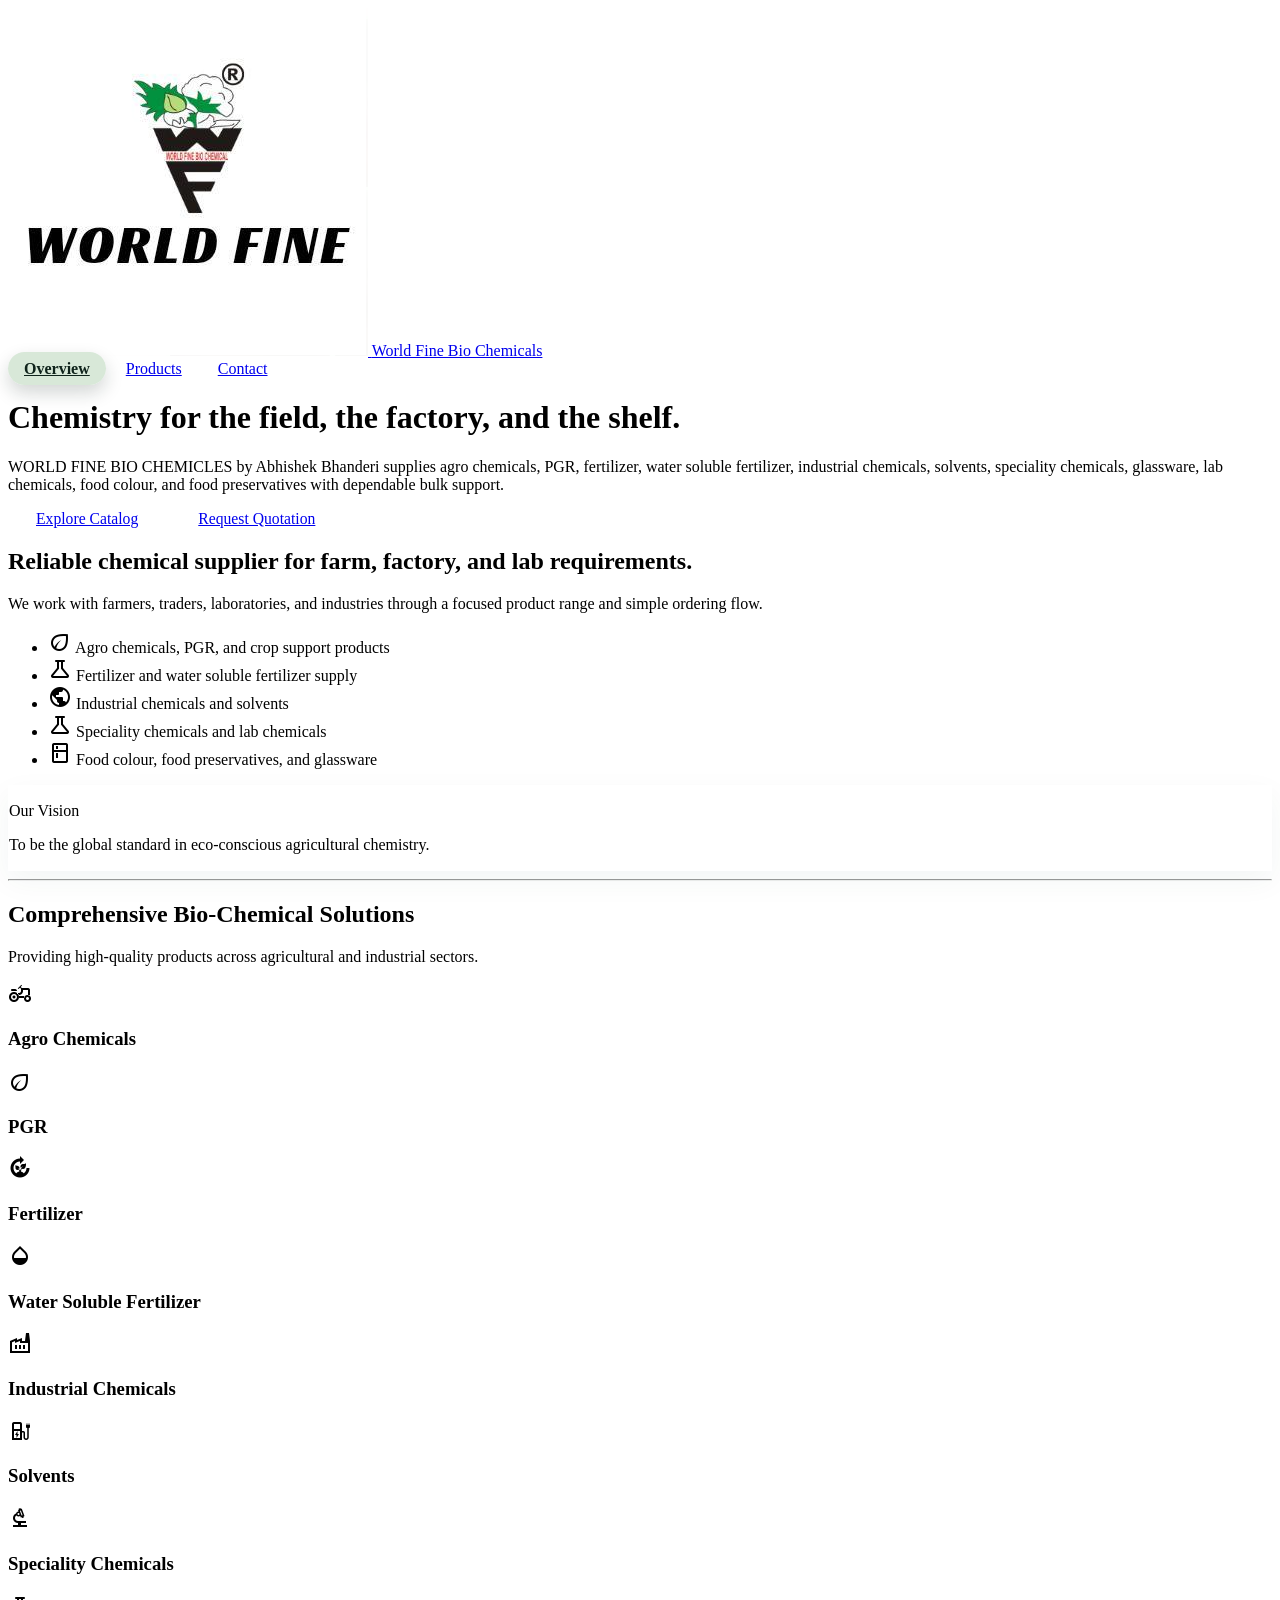
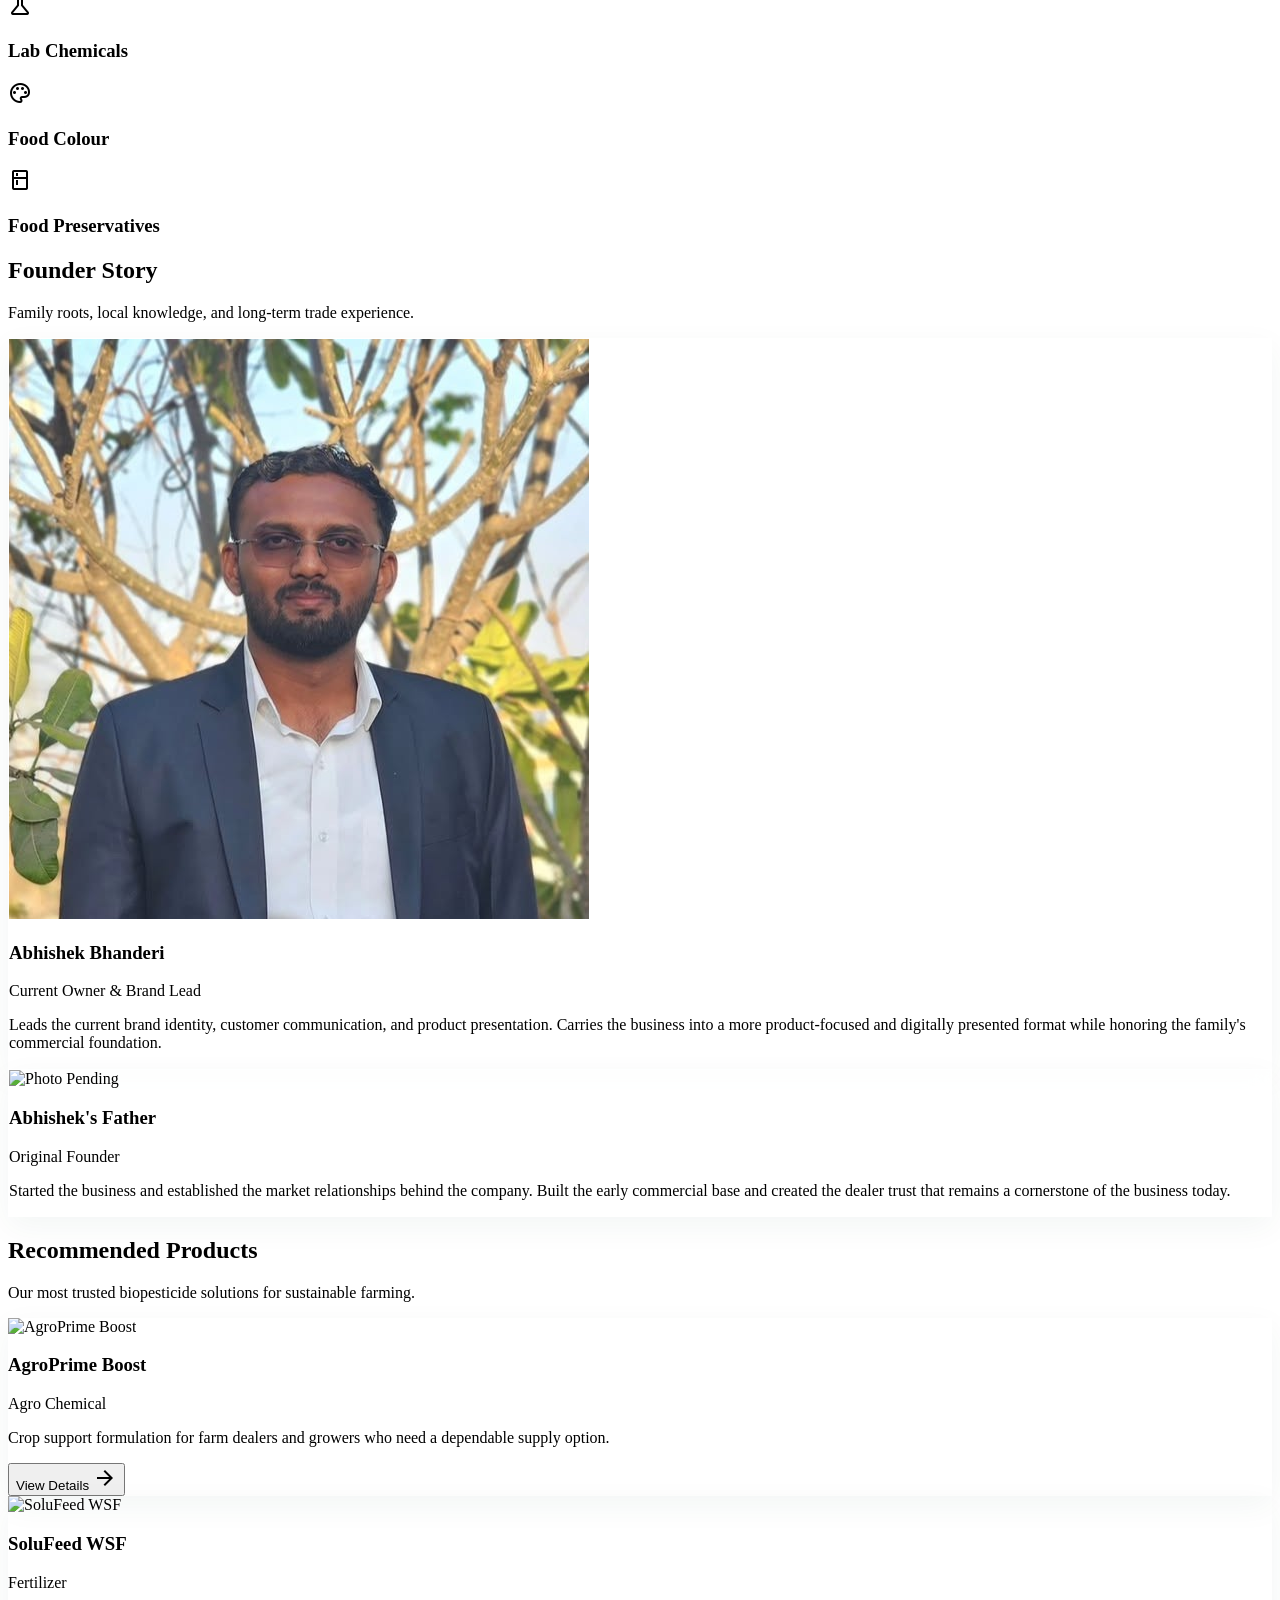
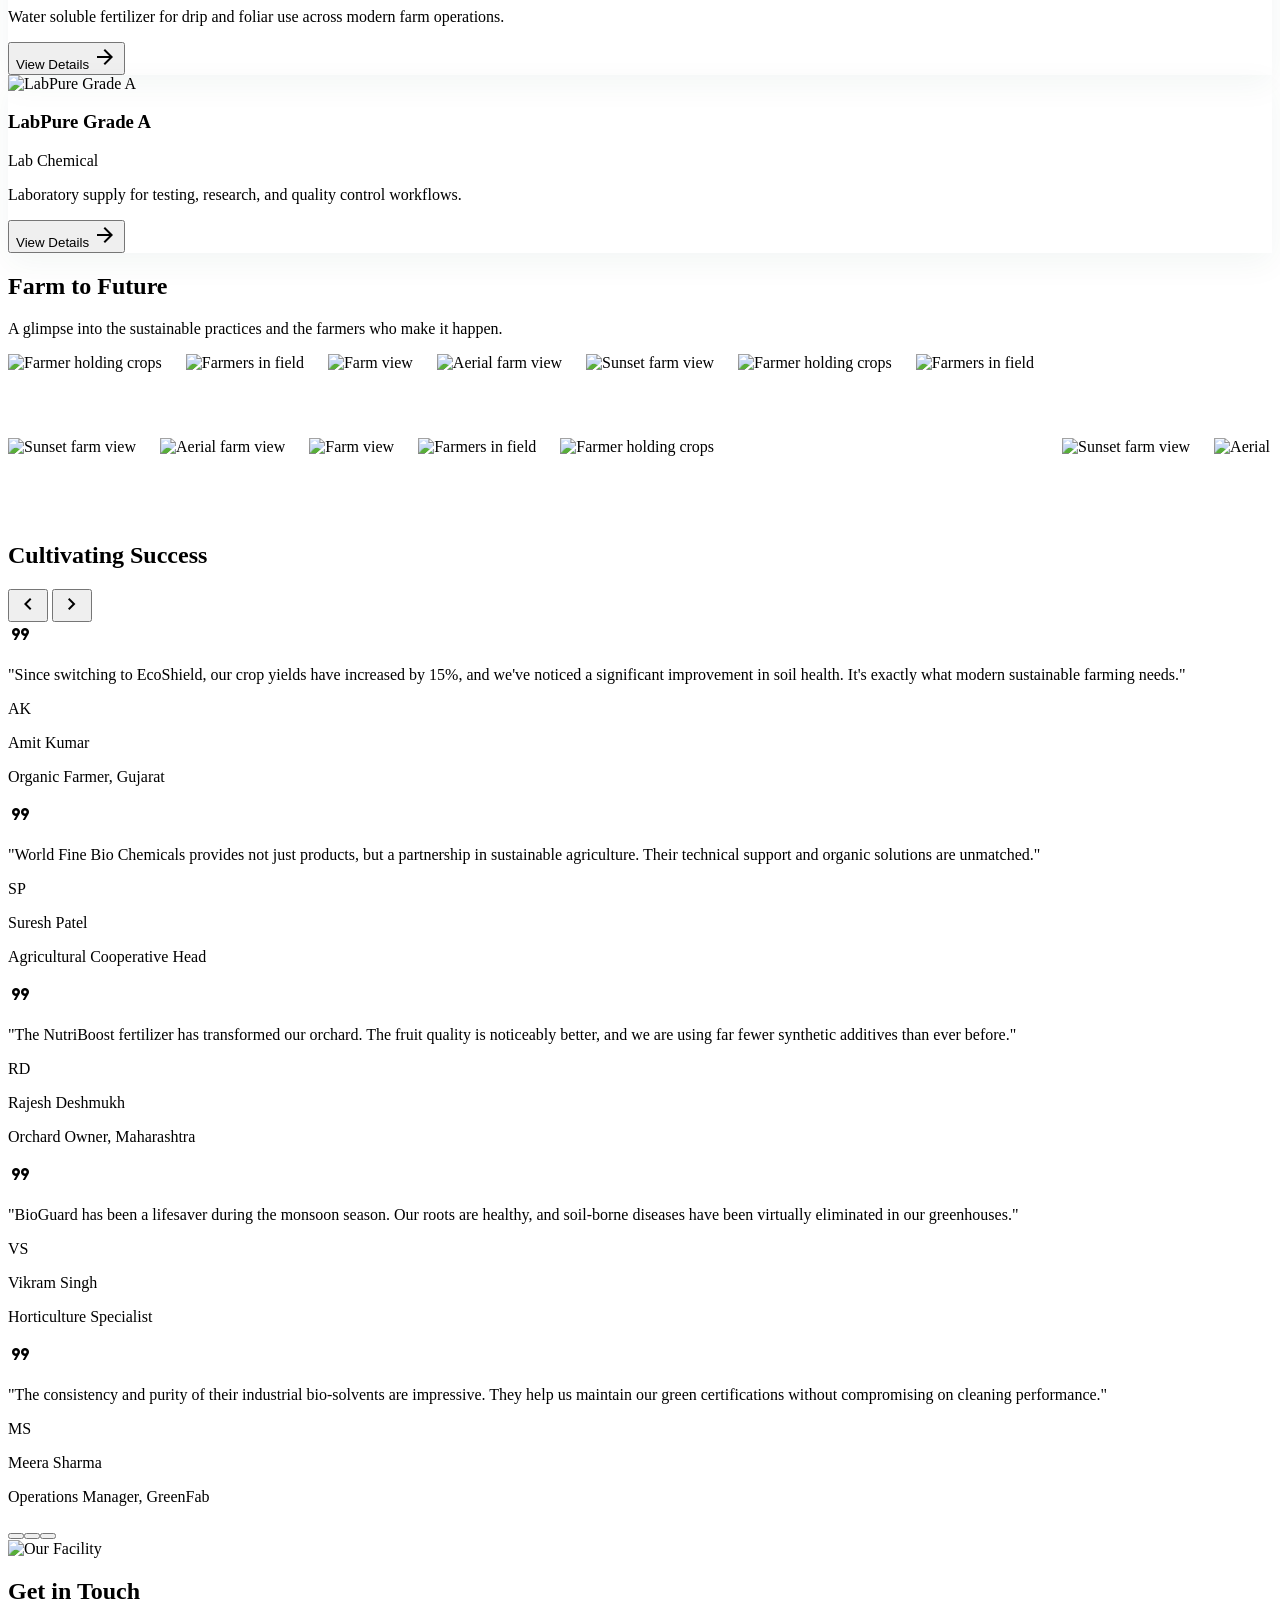
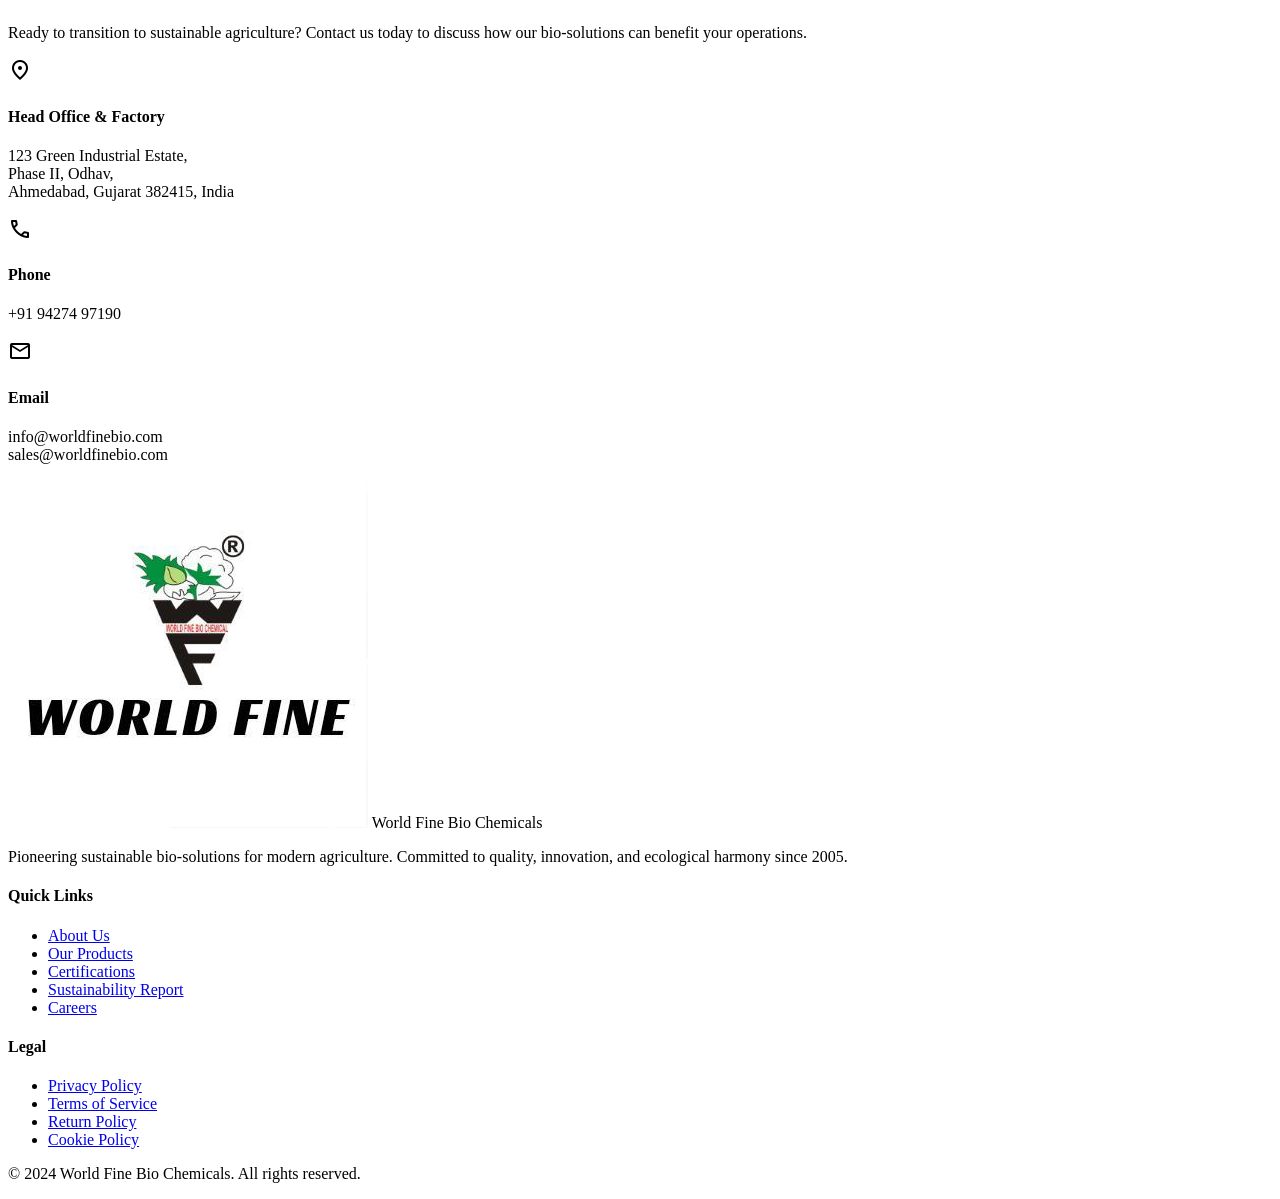
==== commit 31ae1cc4: "Update index.html" ====
--- a/index.html
+++ b/index.html
@@ -1835,7 +1835,7 @@
                     Phone
                   </h4>
                   <p class="font-body-md text-body-md text-on-surface-variant">
-                    +91 79 2287 4567<br />
+                    +91 94274 97190<br />
                   </p>
                 </div>
               </div>
